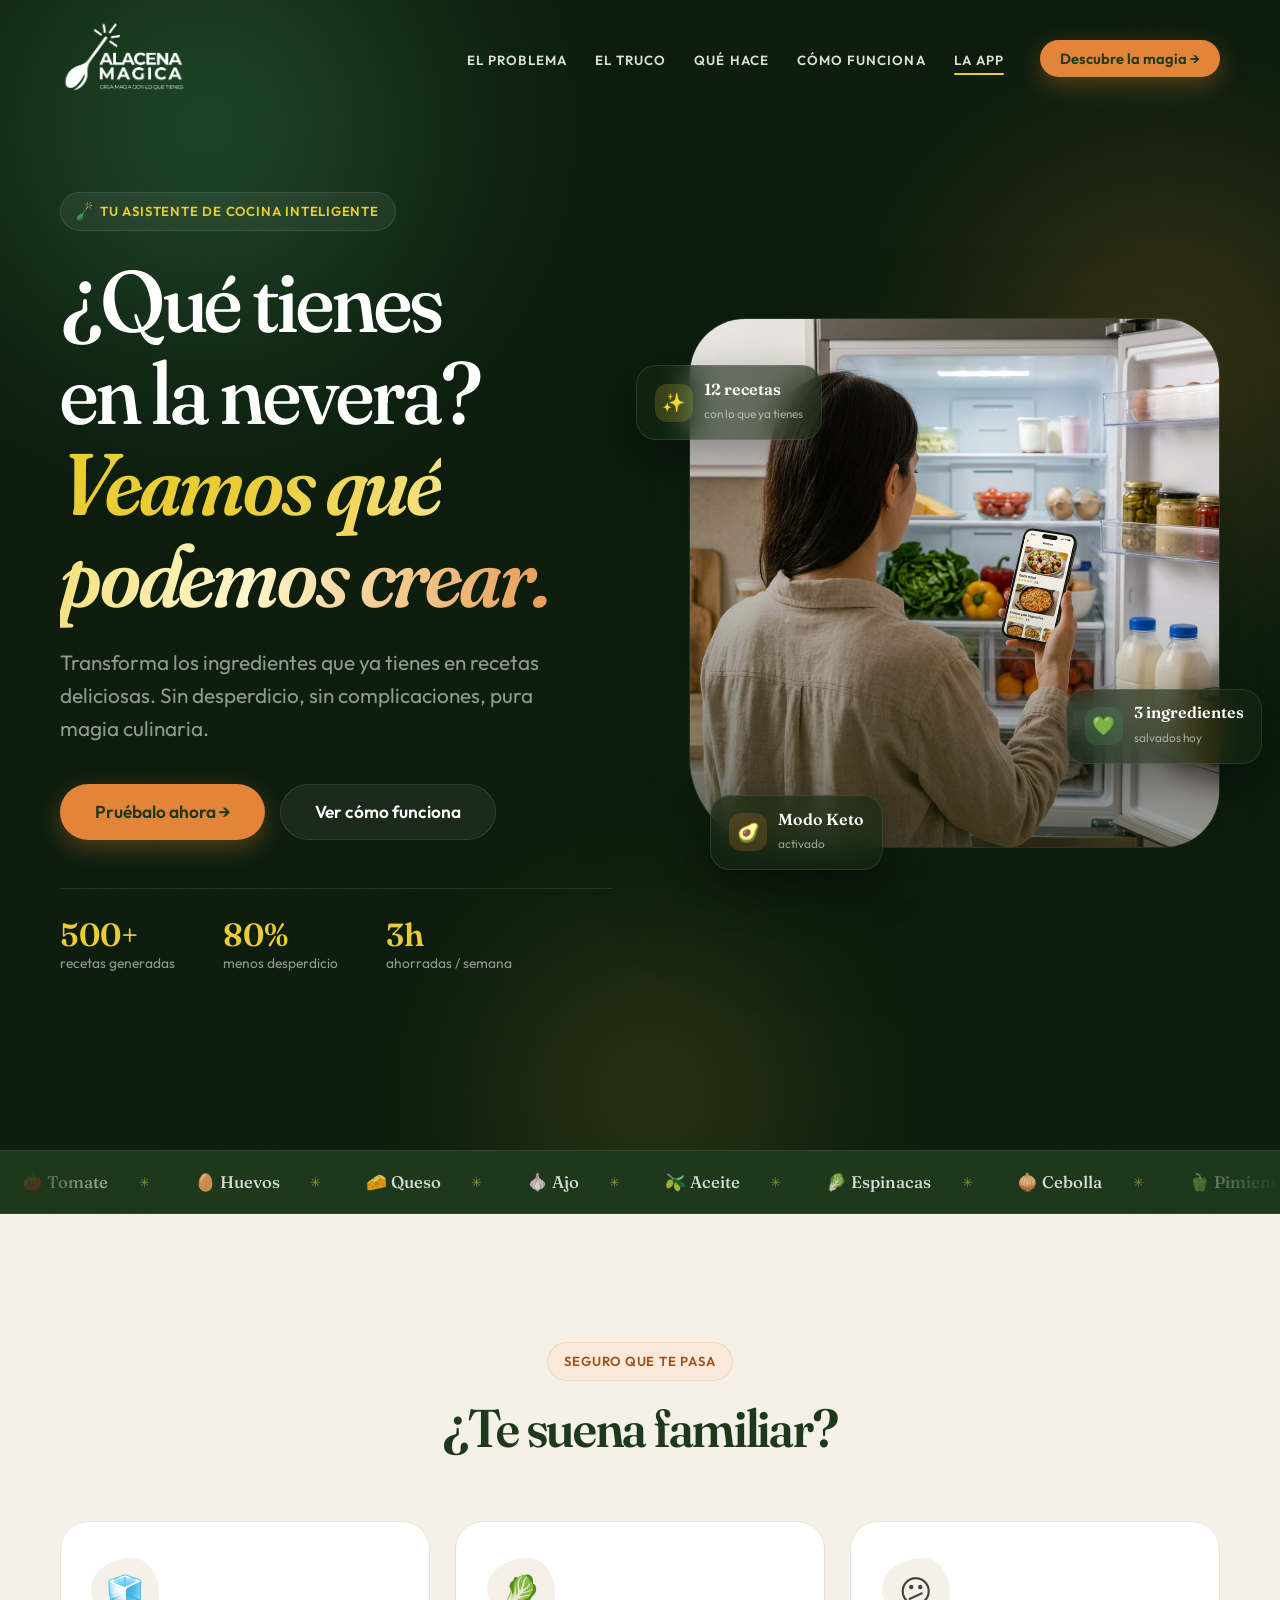
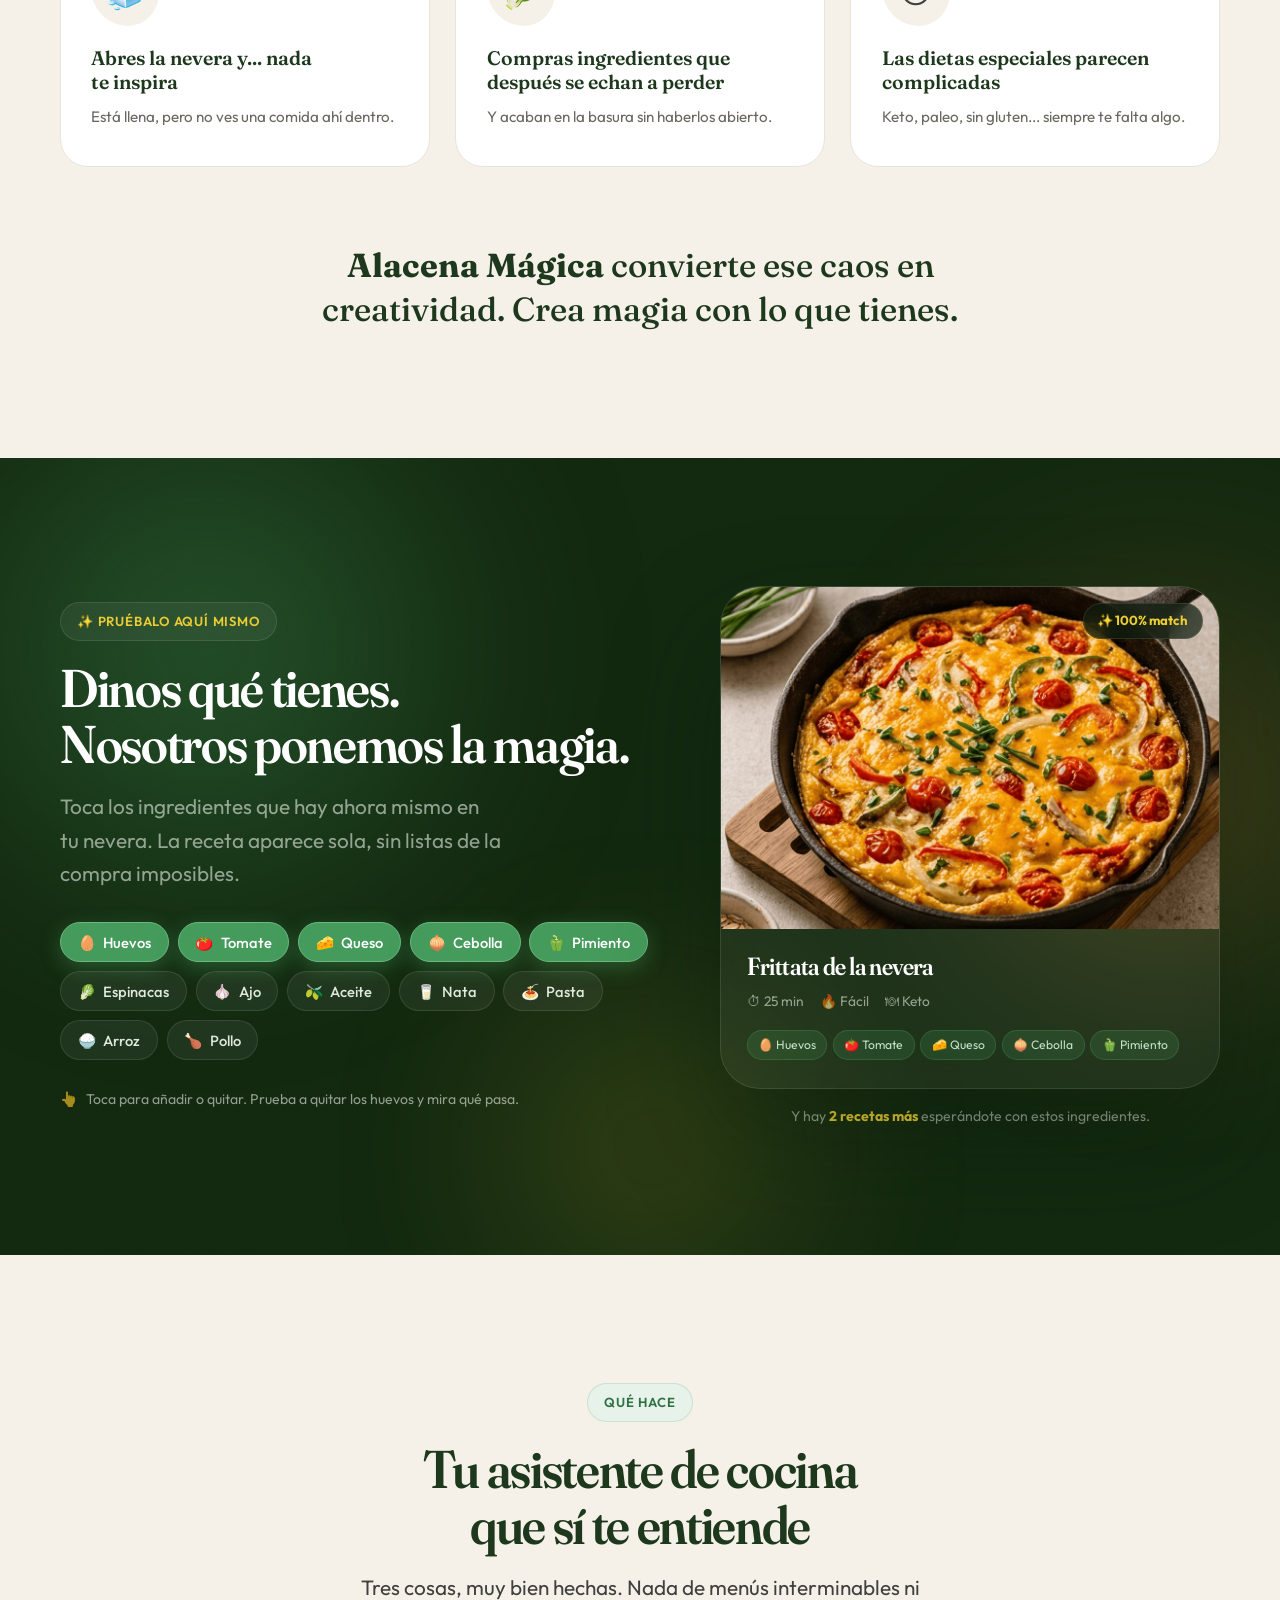
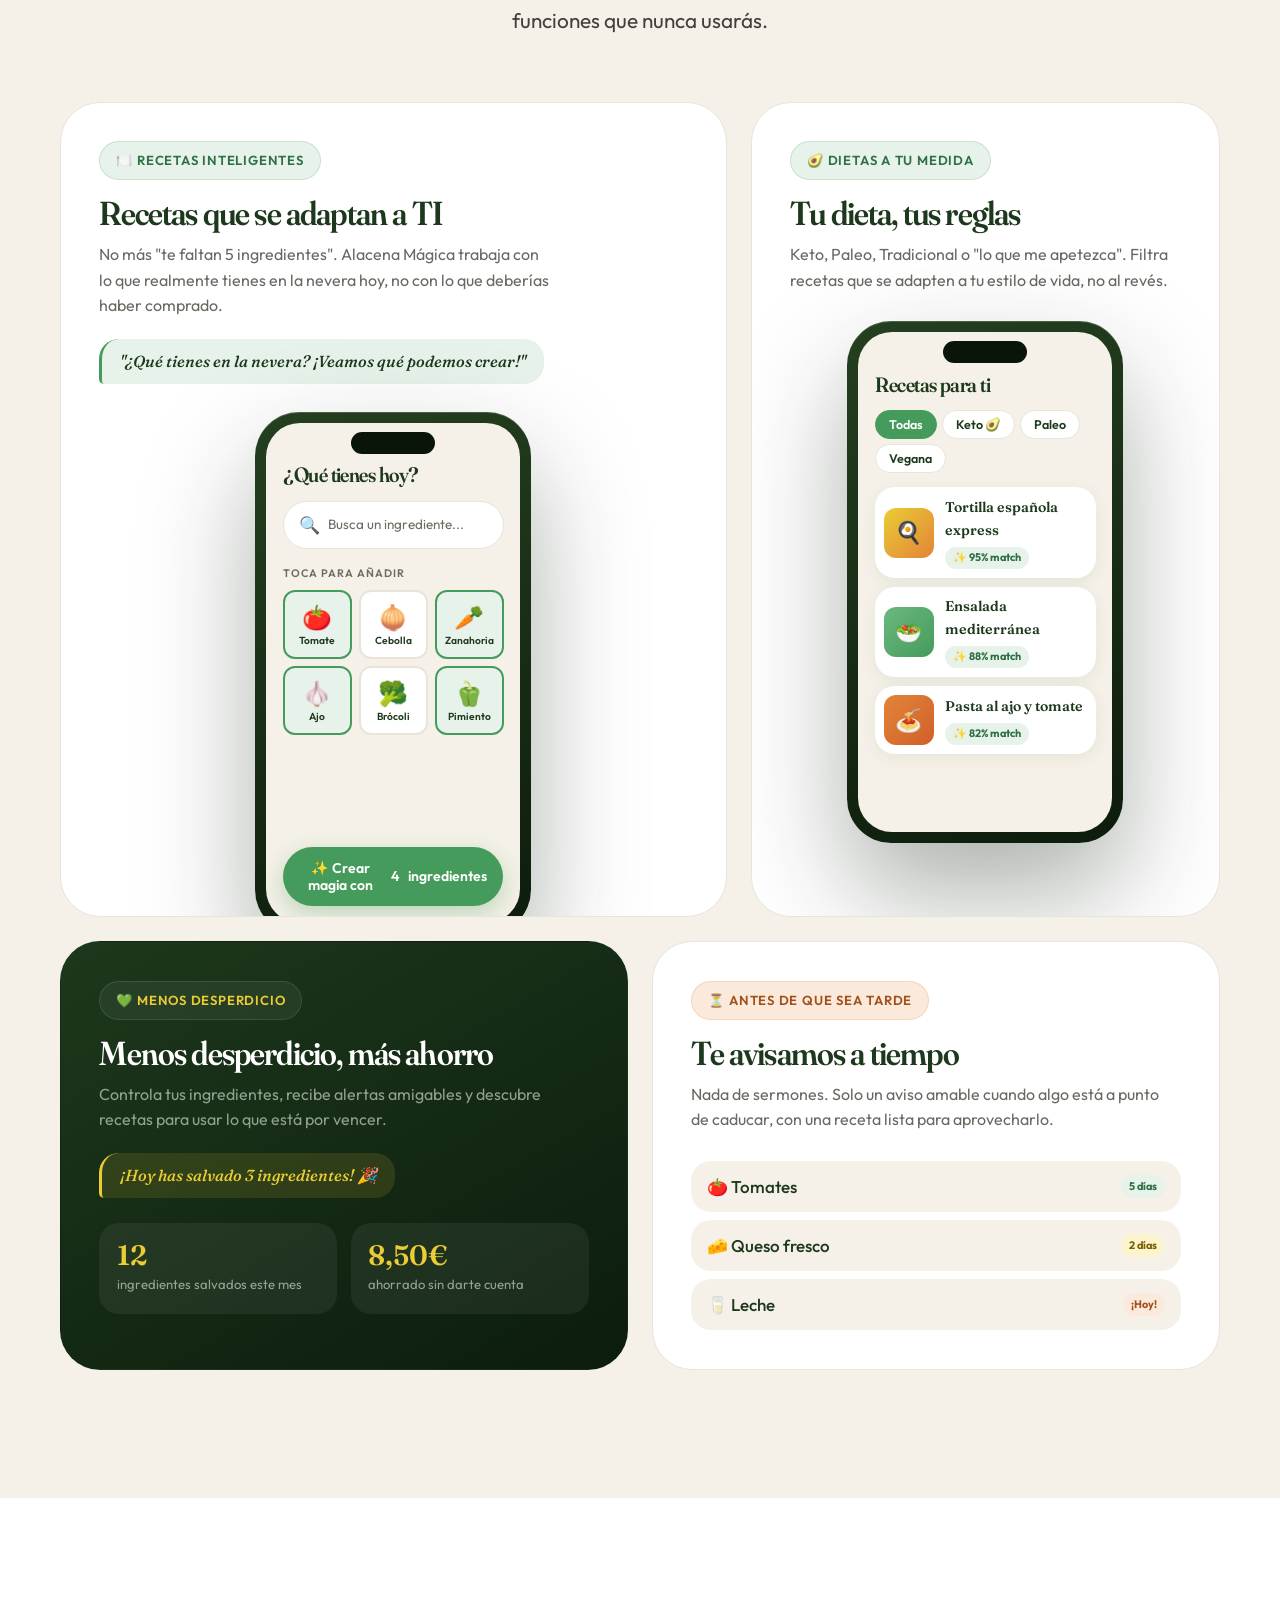
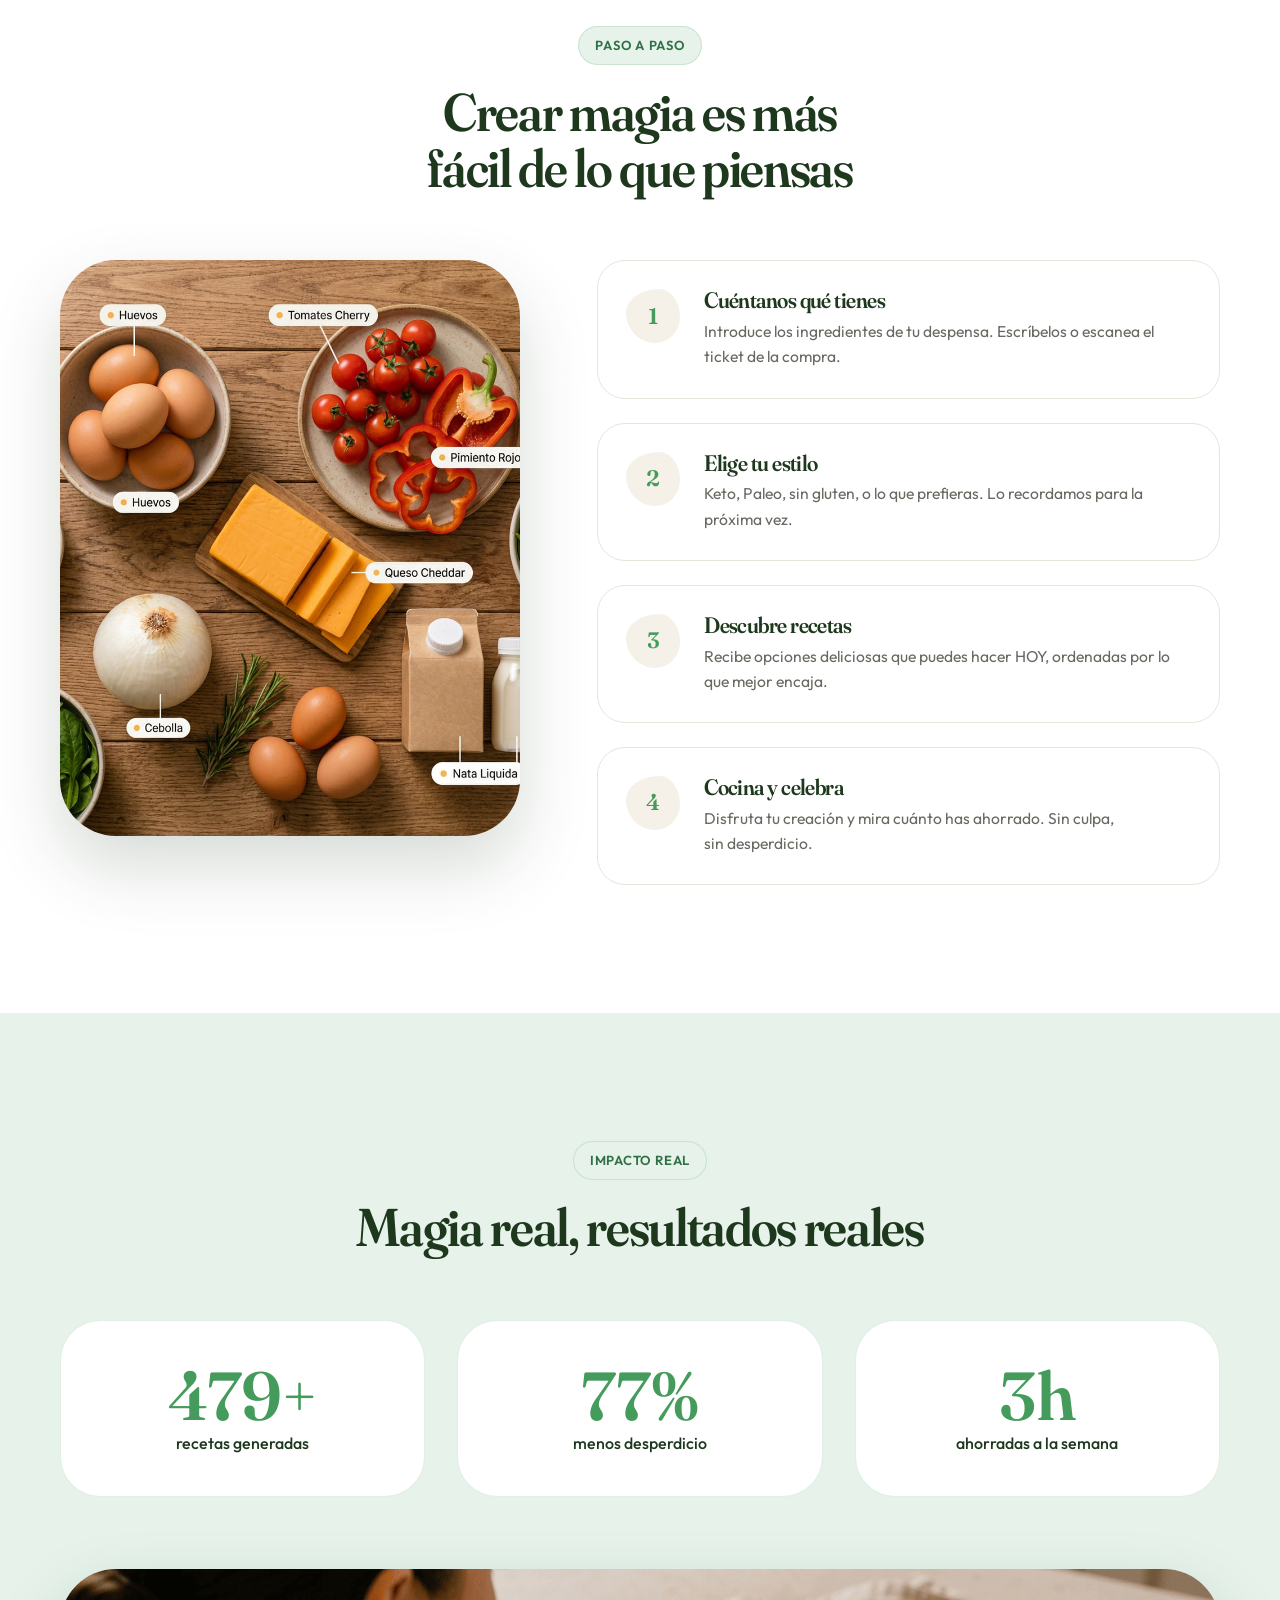
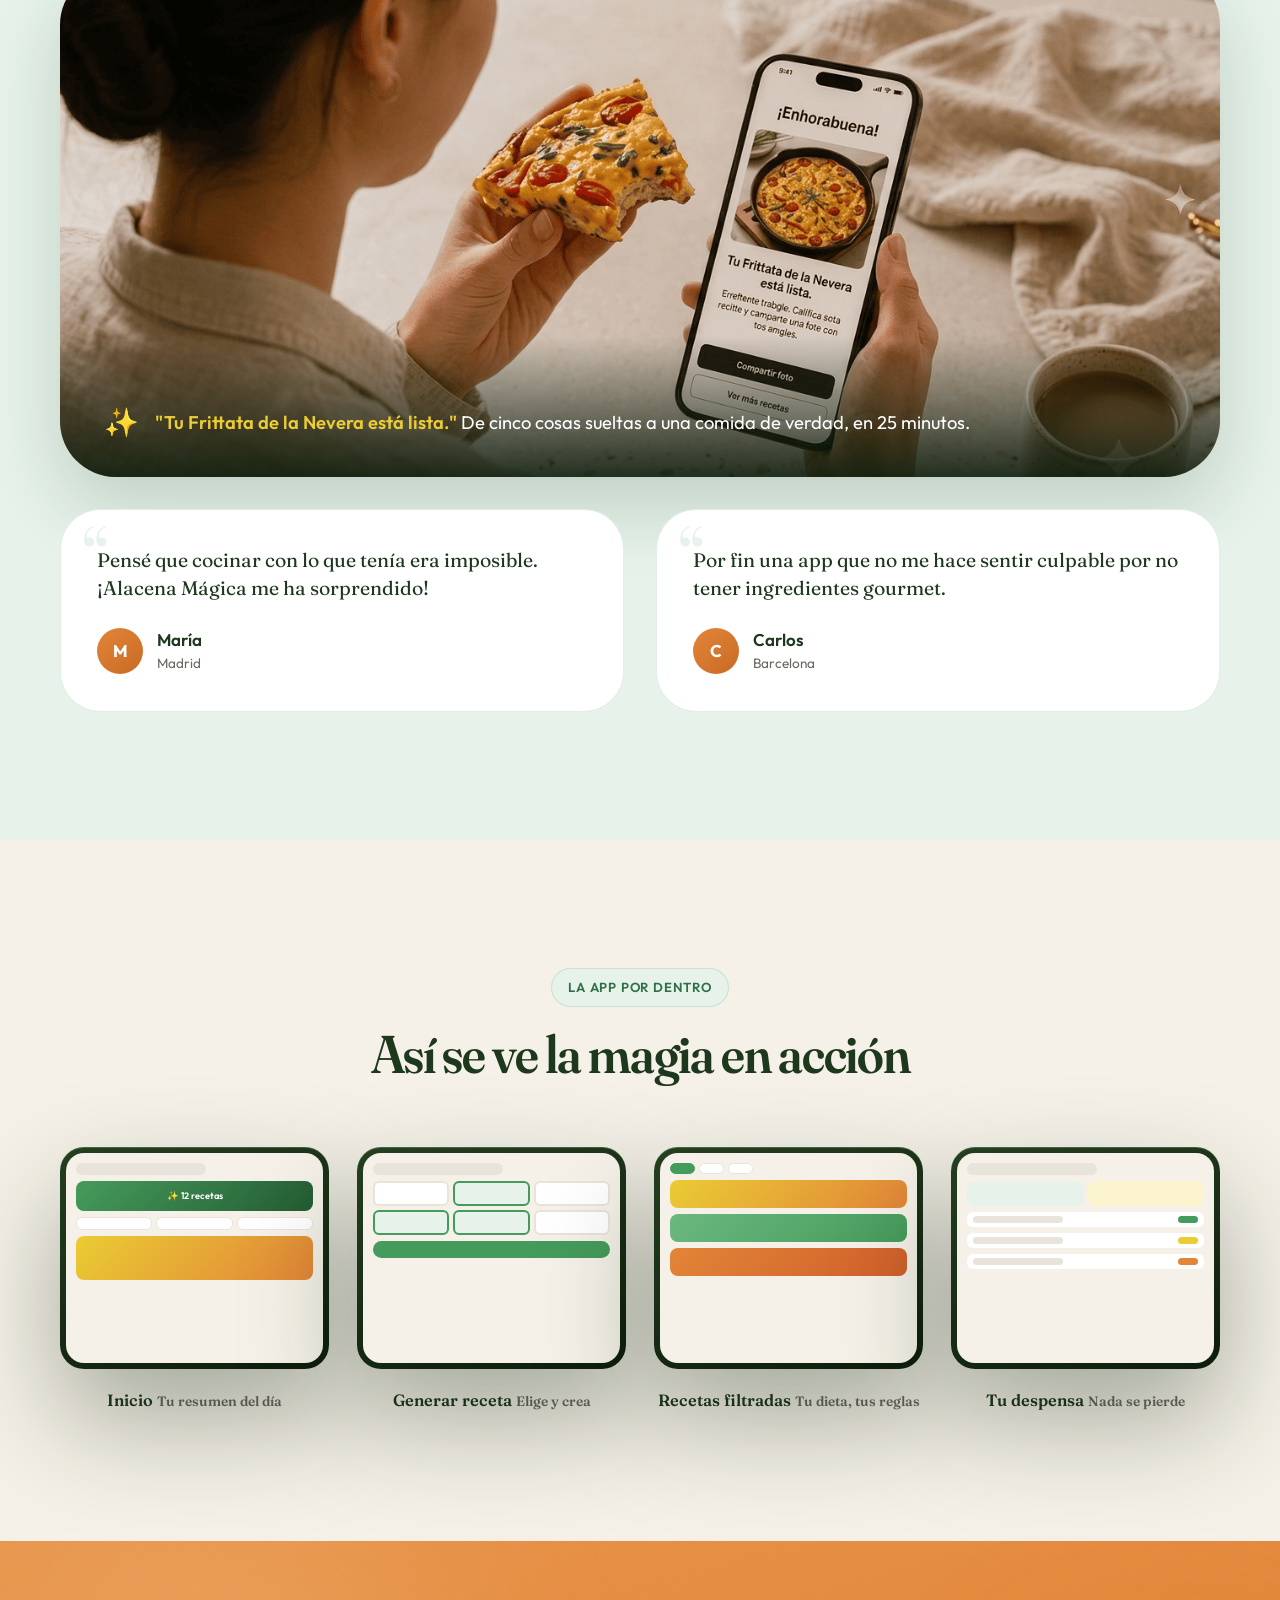
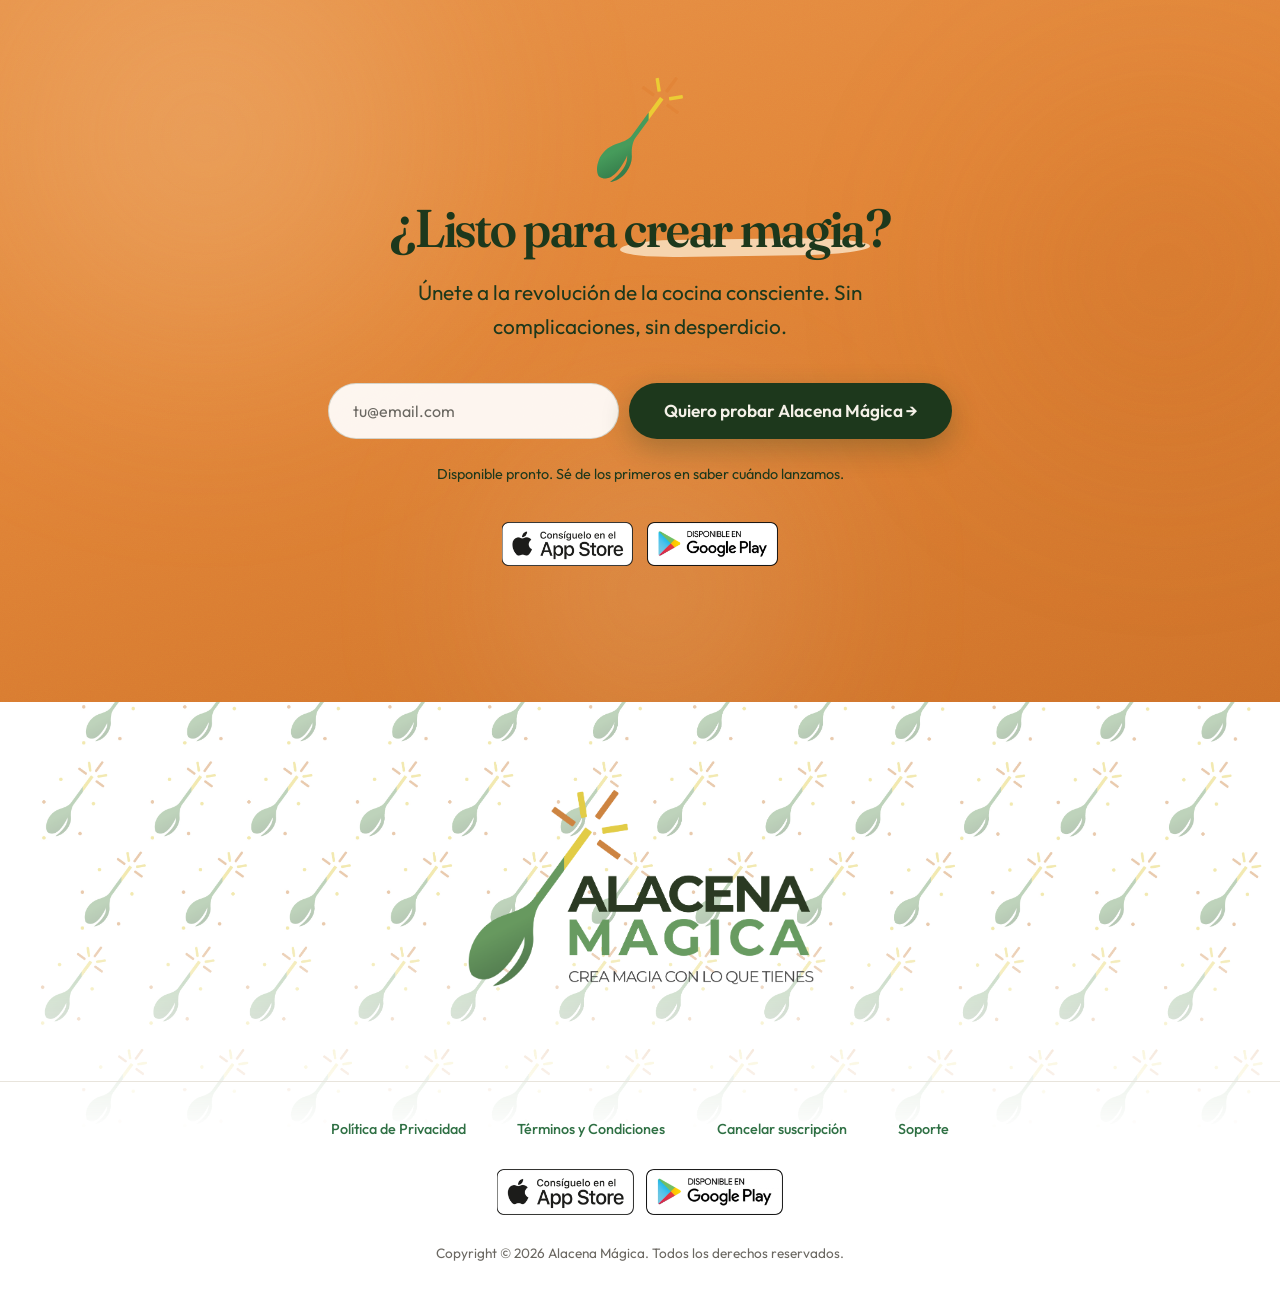
==== index.html @ 59bb1cda "Add files via upload" ====
<!DOCTYPE html>
<html lang="es">
<head>
  <meta charset="UTF-8" />
  <meta name="viewport" content="width=device-width, initial-scale=1.0" />

  <!-- SEO / Metadatos -->
  <title>Alacena Mágica · Crea magia con lo que tienes en la nevera</title>
  <meta name="description" content="Transforma los ingredientes que ya tienes en recetas deliciosas. Sin desperdicio, sin complicaciones. Recetas inteligentes, dietas personalizadas y control de despensa." />
  <meta name="theme-color" content="#0c1c0d" />
  <meta property="og:title" content="Alacena Mágica · Crea magia con lo que tienes" />
  <meta property="og:description" content="Recetas deliciosas con lo que ya tienes en casa. Sin desperdicio, sin complicaciones, pura magia culinaria." />
  <meta property="og:type" content="website" />
  <meta property="og:image" content="assets/images/3%20-%20Alacena%20Magica.png" />
  <link rel="icon" type="image/svg+xml" href="assets/logos/Isotipo.svg" />
  <link rel="apple-touch-icon" href="assets/logos/Isotipo.svg" />

  <!-- Google Fonts
       Fraunces = display serif cálida y artesanal (ejes SOFT/WONK)
       Outfit   = geométrica limpia para interfaz y cuerpo -->
  <link rel="preconnect" href="https://fonts.googleapis.com" />
  <link rel="preconnect" href="https://fonts.gstatic.com" crossorigin />
  <link href="https://fonts.googleapis.com/css2?family=Fraunces:ital,opsz,wght,SOFT,WONK@0,9..144,400..700,0..100,0..1;1,9..144,400..700,0..100,0..1&family=Outfit:wght@300..700&display=swap" rel="stylesheet" />

  <!-- Estilos -->
  <link rel="stylesheet" href="css/styles.css" />

  <!-- Marca que hay JS ANTES de pintar: así las animaciones de entrada solo
       ocultan contenido si de verdad hay quien pueda revelarlo después.
       Sin JS, todo se ve igualmente. -->
  <script>document.documentElement.classList.add('js');</script>
</head>

<body>
  <!-- Enlace de salto para navegación por teclado -->
  <a class="skip-link" href="#main">Saltar al contenido principal</a>

  <!-- ══════════════════════════════════════════════
       NAVBAR · transparente sobre el hero, crema al bajar
  ═══════════════════════════════════════════════ -->
  <header class="navbar" id="navbar">
    <div class="container navbar__inner">
      <a class="navbar__brand" href="#hero" aria-label="Alacena Mágica, ir al inicio">
        <img
          src="assets/logos/Alacena_Magica_Alacena_Magica_Logo_White.png"
          alt="Alacena Mágica"
          class="navbar__logo navbar__logo--white"
          width="180" height="56"
        />
        <img
          src="assets/logos/Alacena_Magica_Alacena_Magica_Logo_Color.png"
          alt="Alacena Mágica"
          class="navbar__logo navbar__logo--color"
          width="180" height="56"
        />
      </a>

      <nav class="navbar__nav" id="primary-nav" aria-label="Navegación principal">
        <ul class="navbar__links">
          <li><a href="#problema">El problema</a></li>
          <li><a href="#truco">El truco</a></li>
          <li><a href="#features">Qué hace</a></li>
          <li><a href="#como-funciona">Cómo funciona</a></li>
          <li><a href="#galeria">La app</a></li>
        </ul>
        <a href="#cta-final" class="btn btn--naranja btn--sm navbar__cta">Descubre la magia →</a>
      </nav>

      <button
        class="navbar__toggle"
        id="navToggle"
        aria-label="Abrir menú"
        aria-expanded="false"
        aria-controls="primary-nav"
      >
        <span></span><span></span><span></span>
      </button>
    </div>
  </header>

  <main id="main">

    <!-- ══════════════════════════════════════════════
         SECCIÓN 1 · HERO
         Verde noche + aurora + grano. Foto real con
         tarjetas de cristal flotando encima.
    ═══════════════════════════════════════════════ -->
    <section class="hero grain" id="hero">
      <!-- Manchas de color que respiran de fondo -->
      <div class="aurora" aria-hidden="true"><span></span><span></span><span></span></div>
      <!-- Destellos generados por JS -->
      <div class="sparkle-layer" data-sparkles="26" aria-hidden="true"></div>

      <div class="container hero__grid">
        <!-- Columna texto -->
        <div class="hero__content reveal">
          <span class="pill pill--dark">
            <img class="pill__iso" src="assets/logos/Isotipo.svg" alt="" width="16" height="20" />
            Tu asistente de cocina inteligente
          </span>

          <h1 class="hero__title">
            ¿Qué tienes en la nevera?<br />
            <em class="shimmer">Veamos qué podemos crear.</em>
          </h1>

          <p class="hero__subtitle">
            Transforma los ingredientes que ya tienes en recetas deliciosas.
            Sin desperdicio, sin complicaciones, pura magia culinaria.
          </p>

          <div class="hero__actions">
            <a href="#truco" class="btn btn--naranja btn--lg">Pruébalo ahora →</a>
            <a href="#como-funciona" class="btn btn--glass btn--lg">Ver cómo funciona</a>
          </div>

          <ul class="hero__trust">
            <li><strong>500+</strong> recetas generadas</li>
            <li><strong>80%</strong> menos desperdicio</li>
            <li><strong>3h</strong> ahorradas / semana</li>
          </ul>
        </div>

        <!-- Columna visual: foto real + tarjetas de cristal -->
        <div class="hero__visual reveal reveal--delay">
          <div class="hero__photo" data-parallax="0.05">
            <img
              src="assets/images/1 - Alacena Magica.jpg"
              alt="Una persona mira su nevera llena de ingredientes frescos mientras consulta recetas en el móvil"
              width="1024" height="1024"
              fetchpriority="high"
            />
          </div>

          <div class="float-card float-card--a" data-parallax="0.12">
            <span class="float-card__icon" aria-hidden="true">✨</span>
            <span>
              <strong class="float-card__num">12 recetas</strong>
              <span class="float-card__label">con lo que ya tienes</span>
            </span>
          </div>

          <div class="float-card float-card--b" data-parallax="-0.09">
            <span class="float-card__icon" aria-hidden="true">💚</span>
            <span>
              <strong class="float-card__num">3 ingredientes</strong>
              <span class="float-card__label">salvados hoy</span>
            </span>
          </div>

          <div class="float-card float-card--c" data-parallax="0.16">
            <span class="float-card__icon" aria-hidden="true">🥑</span>
            <span>
              <strong class="float-card__num">Modo Keto</strong>
              <span class="float-card__label">activado</span>
            </span>
          </div>
        </div>
      </div>
    </section>

    <!-- ══════════════════════════════════════════════
         MARQUEE · ingredientes en movimiento
         Guiño al carrusel de categorías de Too Good To Go
    ═══════════════════════════════════════════════ -->
    <div class="marquee" aria-hidden="true">
      <div class="marquee__track">
        <!-- El grupo se duplica en el HTML para que el bucle sea continuo -->
        <div class="marquee__group">
          <span class="marquee__item">🍅 Tomate</span>
          <span class="marquee__item">🥚 Huevos</span>
          <span class="marquee__item">🧀 Queso</span>
          <span class="marquee__item">🧄 Ajo</span>
          <span class="marquee__item">🫒 Aceite</span>
          <span class="marquee__item">🥬 Espinacas</span>
          <span class="marquee__item">🧅 Cebolla</span>
          <span class="marquee__item">🫑 Pimiento</span>
          <span class="marquee__item">🍚 Arroz</span>
          <span class="marquee__item">🍝 Pasta</span>
          <span class="marquee__item">🥛 Nata</span>
          <span class="marquee__item">🍗 Pollo</span>
        </div>
        <div class="marquee__group">
          <span class="marquee__item">🍅 Tomate</span>
          <span class="marquee__item">🥚 Huevos</span>
          <span class="marquee__item">🧀 Queso</span>
          <span class="marquee__item">🧄 Ajo</span>
          <span class="marquee__item">🫒 Aceite</span>
          <span class="marquee__item">🥬 Espinacas</span>
          <span class="marquee__item">🧅 Cebolla</span>
          <span class="marquee__item">🫑 Pimiento</span>
          <span class="marquee__item">🍚 Arroz</span>
          <span class="marquee__item">🍝 Pasta</span>
          <span class="marquee__item">🥛 Nata</span>
          <span class="marquee__item">🍗 Pollo</span>
        </div>
      </div>
    </div>

    <!-- ══════════════════════════════════════════════
         SECCIÓN 2 · PROBLEMA / SOLUCIÓN
    ═══════════════════════════════════════════════ -->
    <section class="section problem" id="problema">
      <div class="container">
        <header class="section__head section__head--center reveal">
          <span class="pill pill--terracota">Seguro que te pasa</span>
          <h2 class="section__title" style="margin-top:1.25rem">¿Te suena familiar?</h2>
        </header>

        <div class="problem__grid">
          <article class="prob-card reveal">
            <div class="prob-card__icon" aria-hidden="true">🧊</div>
            <p class="prob-card__text">Abres la nevera y... nada te inspira</p>
            <p class="prob-card__note">Está llena, pero no ves una comida ahí dentro.</p>
          </article>
          <article class="prob-card reveal reveal--delay">
            <div class="prob-card__icon" aria-hidden="true">🥬</div>
            <p class="prob-card__text">Compras ingredientes que después se echan a perder</p>
            <p class="prob-card__note">Y acaban en la basura sin haberlos abierto.</p>
          </article>
          <article class="prob-card reveal reveal--delay-2">
            <div class="prob-card__icon" aria-hidden="true">😕</div>
            <p class="prob-card__text">Las dietas especiales parecen complicadas</p>
            <p class="prob-card__note">Keto, paleo, sin gluten... siempre te falta algo.</p>
          </article>
        </div>

        <div class="problem__solution reveal">
          <p>
            <strong>Alacena Mágica</strong> convierte ese caos en creatividad.
            <span class="underline-magic">Crea magia con lo que tienes.</span>
          </p>
        </div>
      </div>
    </section>

    <!-- ══════════════════════════════════════════════
         SECCIÓN 3 · EL TRUCO (demo interactiva real)
         Elige ingredientes → la receta se materializa.
         Toda la lógica de coincidencia vive en main.js
    ═══════════════════════════════════════════════ -->
    <section class="trick grain" id="truco">
      <div class="aurora" aria-hidden="true"><span></span><span></span><span></span></div>
      <div class="sparkle-layer" data-sparkles="18" aria-hidden="true"></div>

      <div class="container trick__grid">
        <!-- Columna izquierda: la despensa -->
        <div class="reveal">
          <span class="pill pill--dark">✨ Pruébalo aquí mismo</span>
          <h2 class="trick__title">Dinos qué tienes.<br />Nosotros ponemos la magia.</h2>
          <p class="trick__sub">
            Toca los ingredientes que hay ahora mismo en tu nevera.
            La receta aparece sola, sin listas de la compra imposibles.
          </p>

          <!-- main.js sustituye estos botones por la lista completa e interactiva.
               El marcado estático es el respaldo si no hay JS. -->
          <div class="pantry-picker" id="pantryPicker" role="group" aria-label="Elige los ingredientes que tienes">
            <span class="pantry-picker__btn" aria-pressed="true"><span aria-hidden="true">🥚</span> Huevos</span>
            <span class="pantry-picker__btn" aria-pressed="true"><span aria-hidden="true">🍅</span> Tomate</span>
            <span class="pantry-picker__btn" aria-pressed="true"><span aria-hidden="true">🧀</span> Queso</span>
            <span class="pantry-picker__btn" aria-pressed="true"><span aria-hidden="true">🧅</span> Cebolla</span>
            <span class="pantry-picker__btn" aria-pressed="true"><span aria-hidden="true">🫑</span> Pimiento</span>
          </div>

          <p class="trick__hint">
            <span aria-hidden="true">👆</span>
            Toca para añadir o quitar. Prueba a quitar los huevos y mira qué pasa.
          </p>
        </div>

        <!-- Columna derecha: la receta conjurada -->
        <div class="trick__result reveal reveal--delay">
          <article class="spell-card" id="spellCard" aria-live="polite">
            <!-- main.js recalcula esta tarjeta con cada cambio de la despensa.
                 Este es el resultado por defecto (y el respaldo sin JS). -->
            <div class="spell-card__media">
              <img
                src="assets/images/3 - Alacena Magica.png"
                alt="Frittata dorada en sartén de hierro con tomates cherry, pimiento y cebollino"
                width="1024" height="1024" loading="lazy"
              />
              <span class="spell-card__match">✨ 100% match</span>
            </div>
            <div class="spell-card__body">
              <h3 class="spell-card__name">Frittata de la nevera</h3>
              <div class="spell-card__meta">
                <span>⏱ 25 min</span>
                <span>🔥 Fácil</span>
                <span>🍽 Keto</span>
              </div>
              <div class="spell-card__uses">
                <span class="spell-card__use">🥚 Huevos</span>
                <span class="spell-card__use">🍅 Tomate</span>
                <span class="spell-card__use">🧀 Queso</span>
                <span class="spell-card__use">🧅 Cebolla</span>
                <span class="spell-card__use">🫑 Pimiento</span>
              </div>
            </div>
          </article>
          <p class="trick__more" id="trickMore">Y hay <strong>2 recetas más</strong> esperándote con estos ingredientes.</p>
        </div>
      </div>
    </section>

    <!-- ══════════════════════════════════════════════
         SECCIÓN 4 · FEATURES (bento grid)
    ═══════════════════════════════════════════════ -->
    <section class="section features" id="features">
      <div class="container">
        <header class="section__head section__head--center reveal">
          <span class="pill">Qué hace</span>
          <h2 class="section__title" style="margin-top:1.25rem">Tu asistente de cocina que sí te entiende</h2>
          <p class="section__sub">
            Tres cosas, muy bien hechas. Nada de menús interminables ni funciones que nunca usarás.
          </p>
        </header>

        <div class="bento">

          <!-- Feature 1 · Recetas adaptadas (celda ancha con mockup) -->
          <article class="bento__cell bento__cell--wide reveal">
            <span class="pill">🍽️ Recetas inteligentes</span>
            <h3 class="bento__title">Recetas que se adaptan a TI</h3>
            <p class="bento__copy">
              No más "te faltan 5 ingredientes". Alacena Mágica trabaja con lo que realmente tienes
              en la nevera hoy, no con lo que deberías haber comprado.
            </p>
            <p class="bento__micro">"¿Qué tienes en la nevera? ¡Veamos qué podemos crear!"</p>

            <!-- MOCKUP · Generador de recetas -->
            <div class="bento__visual bento__visual--bleed">
              <div class="phone phone--sm">
                <div class="phone__notch" aria-hidden="true"></div>
                <div class="phone__screen">
                  <h4 class="app-heading">¿Qué tienes hoy?</h4>
                  <div class="app-search" role="search">
                    <span aria-hidden="true">🔍</span>
                    <span class="app-search__ph">Busca un ingrediente...</span>
                  </div>
                  <p class="app-label">Toca para añadir</p>
                  <div class="ingredient-grid" id="ingredientGrid">
                    <button class="ingredient is-selected" type="button" aria-pressed="true">🍅<em>Tomate</em></button>
                    <button class="ingredient" type="button" aria-pressed="false">🧅<em>Cebolla</em></button>
                    <button class="ingredient is-selected" type="button" aria-pressed="true">🥕<em>Zanahoria</em></button>
                    <button class="ingredient is-selected" type="button" aria-pressed="true">🧄<em>Ajo</em></button>
                    <button class="ingredient" type="button" aria-pressed="false">🥦<em>Brócoli</em></button>
                    <button class="ingredient is-selected" type="button" aria-pressed="true">🫑<em>Pimiento</em></button>
                  </div>
                  <button class="btn btn--primary btn--block app-cta" type="button">
                    ✨ Crear magia con <span id="ingredientCount">4</span> ingredientes
                  </button>
                </div>
              </div>
            </div>
          </article>

          <!-- Feature 2 · Dietas (celda estrecha con mockup de filtros) -->
          <article class="bento__cell bento__cell--narrow reveal reveal--delay">
            <span class="pill">🥑 Dietas a tu medida</span>
            <h3 class="bento__title">Tu dieta, tus reglas</h3>
            <p class="bento__copy">
              Keto, Paleo, Tradicional o "lo que me apetezca". Filtra recetas que se adapten
              a tu estilo de vida, no al revés.
            </p>

            <!-- MOCKUP · Lista filtrable (filtros funcionales) -->
            <div class="bento__visual bento__visual--bleed">
              <div class="phone phone--sm">
                <div class="phone__notch" aria-hidden="true"></div>
                <div class="phone__screen">
                  <h4 class="app-heading">Recetas para ti</h4>
                  <div class="diet-filters" id="dietFilters" role="tablist" aria-label="Filtrar por dieta">
                    <button class="diet-chip is-active" data-diet="todas" role="tab" aria-selected="true" type="button">Todas</button>
                    <button class="diet-chip" data-diet="keto" role="tab" aria-selected="false" type="button">Keto 🥑</button>
                    <button class="diet-chip" data-diet="paleo" role="tab" aria-selected="false" type="button">Paleo</button>
                    <button class="diet-chip" data-diet="vegana" role="tab" aria-selected="false" type="button">Vegana</button>
                  </div>
                  <div class="recipe-list" id="recipeList">
                    <article class="recipe-row" data-diets="keto">
                      <div class="recipe-row__thumb recipe-card__thumb--sun" aria-hidden="true">🍳</div>
                      <div>
                        <p class="recipe-row__name">Tortilla española express</p>
                        <span class="match-badge">✨ 95% match</span>
                      </div>
                    </article>
                    <article class="recipe-row" data-diets="keto vegana">
                      <div class="recipe-row__thumb recipe-card__thumb--fresh" aria-hidden="true">🥗</div>
                      <div>
                        <p class="recipe-row__name">Ensalada mediterránea</p>
                        <span class="match-badge">✨ 88% match</span>
                      </div>
                    </article>
                    <article class="recipe-row" data-diets="paleo vegana">
                      <div class="recipe-row__thumb recipe-card__thumb--warm" aria-hidden="true">🍝</div>
                      <div>
                        <p class="recipe-row__name">Pasta al ajo y tomate</p>
                        <span class="match-badge">✨ 82% match</span>
                      </div>
                    </article>
                  </div>
                </div>
              </div>
            </div>
          </article>

          <!-- Feature 3 · Menos desperdicio (celda oscura, ancho completo) -->
          <article class="bento__cell bento__cell--dark bento__cell--half reveal">
            <span class="pill pill--dark">💚 Menos desperdicio</span>
            <h3 class="bento__title">Menos desperdicio, más ahorro</h3>
            <p class="bento__copy">
              Controla tus ingredientes, recibe alertas amigables y descubre recetas
              para usar lo que está por vencer.
            </p>
            <p class="bento__micro">¡Hoy has salvado 3 ingredientes! 🎉</p>

            <div class="saving-grid">
              <div class="saving">
                <span class="saving__num" data-count="12">0</span>
                <span class="saving__label">ingredientes salvados este mes</span>
              </div>
              <div class="saving">
                <span class="saving__num" data-count="8" data-suffix=",50€">0</span>
                <span class="saving__label">ahorrado sin darte cuenta</span>
              </div>
            </div>
          </article>

          <!-- Feature 3b · Alertas de caducidad (visual complementario) -->
          <article class="bento__cell bento__cell--half reveal reveal--delay">
            <span class="pill pill--terracota">⏳ Antes de que sea tarde</span>
            <h3 class="bento__title">Te avisamos a tiempo</h3>
            <p class="bento__copy">
              Nada de sermones. Solo un aviso amable cuando algo está a punto de caducar,
              con una receta lista para aprovecharlo.
            </p>

            <div class="bento__visual waste-widget">
              <div class="waste-row">
                <span>🍅 Tomates</span>
                <span class="expiry expiry--ok">5 días</span>
              </div>
              <div class="waste-row">
                <span>🧀 Queso fresco</span>
                <span class="expiry expiry--warn">2 días</span>
              </div>
              <div class="waste-row">
                <span>🥛 Leche</span>
                <span class="expiry expiry--urgent">¡Hoy!</span>
              </div>
            </div>
          </article>

        </div>
      </div>
    </section>

    <!-- ══════════════════════════════════════════════
         SECCIÓN 5 · CÓMO FUNCIONA (pasos con sticky)
    ═══════════════════════════════════════════════ -->
    <section class="section how" id="como-funciona">
      <div class="container">
        <header class="section__head section__head--center reveal">
          <span class="pill">Paso a paso</span>
          <h2 class="section__title" style="margin-top:1.25rem">Crear magia es más fácil de lo que piensas</h2>
        </header>

        <div class="how__layout">
          <!-- Visual fijo mientras se recorren los pasos -->
          <div class="how__sticky reveal">
            <figure class="how__visual">
              <img
                src="assets/images/2 - Alacena Magica.jpg"
                alt="Ingredientes de una despensa etiquetados sobre una mesa de madera: huevos, tomates cherry, queso, cebolla y espinacas"
                width="1024" height="1024"
                loading="lazy"
              />
            </figure>
          </div>

          <!-- Pasos: se iluminan al entrar en pantalla -->
          <ol class="steps" id="steps">
            <li class="step reveal">
              <span class="step__num">1</span>
              <div>
                <h3 class="step__title">Cuéntanos qué tienes</h3>
                <p class="step__text">Introduce los ingredientes de tu despensa. Escríbelos o escanea el ticket de la compra.</p>
              </div>
            </li>
            <li class="step reveal reveal--delay">
              <span class="step__num">2</span>
              <div>
                <h3 class="step__title">Elige tu estilo</h3>
                <p class="step__text">Keto, Paleo, sin gluten, o lo que prefieras. Lo recordamos para la próxima vez.</p>
              </div>
            </li>
            <li class="step reveal reveal--delay-2">
              <span class="step__num">3</span>
              <div>
                <h3 class="step__title">Descubre recetas</h3>
                <p class="step__text">Recibe opciones deliciosas que puedes hacer HOY, ordenadas por lo que mejor encaja.</p>
              </div>
            </li>
            <li class="step reveal reveal--delay-3">
              <span class="step__num">4</span>
              <div>
                <h3 class="step__title">Cocina y celebra</h3>
                <p class="step__text">Disfruta tu creación y mira cuánto has ahorrado. Sin culpa, sin desperdicio.</p>
              </div>
            </li>
          </ol>
        </div>
      </div>
    </section>

    <!-- ══════════════════════════════════════════════
         SECCIÓN 6 · IMPACTO / SOCIAL PROOF
    ═══════════════════════════════════════════════ -->
    <section class="section proof" id="proof">
      <div class="container">
        <header class="section__head section__head--center reveal">
          <span class="pill">Impacto real</span>
          <h2 class="section__title" style="margin-top:1.25rem">Magia real, resultados reales</h2>
        </header>

        <div class="stats">
          <div class="stat reveal">
            <span class="stat__num" data-count="500" data-suffix="+">0</span>
            <span class="stat__label">recetas generadas</span>
          </div>
          <div class="stat reveal reveal--delay">
            <span class="stat__num" data-count="80" data-suffix="%">0</span>
            <span class="stat__label">menos desperdicio</span>
          </div>
          <div class="stat reveal reveal--delay-2">
            <span class="stat__num" data-count="3" data-suffix="h">0</span>
            <span class="stat__label">ahorradas a la semana</span>
          </div>
        </div>

        <!-- El momento en el que la magia se nota: receta terminada -->
        <figure class="proof__moment reveal">
          <img
            src="assets/images/4 - Alacena Magica.png"
            alt="Una persona disfruta un trozo de frittata mientras la app muestra la pantalla ¡Enhorabuena! con la receta terminada"
            width="1376" height="785"
            loading="lazy"
          />
          <figcaption class="proof__moment-cap">
            <span class="proof__moment-spark" aria-hidden="true">✨</span>
            <span>
              <strong>"Tu Frittata de la Nevera está lista."</strong>
              De cinco cosas sueltas a una comida de verdad, en 25 minutos.
            </span>
          </figcaption>
        </figure>

        <div class="testimonials">
          <blockquote class="testimonial reveal">
            <p class="testimonial__quote">
              Pensé que cocinar con lo que tenía era imposible. ¡Alacena Mágica me ha sorprendido!
            </p>
            <footer class="testimonial__author">
              <span class="testimonial__avatar" aria-hidden="true">M</span>
              <span>
                <cite>María</cite>
                <small>Madrid</small>
              </span>
            </footer>
          </blockquote>

          <blockquote class="testimonial reveal reveal--delay">
            <p class="testimonial__quote">
              Por fin una app que no me hace sentir culpable por no tener ingredientes gourmet.
            </p>
            <footer class="testimonial__author">
              <span class="testimonial__avatar" aria-hidden="true">C</span>
              <span>
                <cite>Carlos</cite>
                <small>Barcelona</small>
              </span>
            </footer>
          </blockquote>
        </div>
      </div>
    </section>

    <!-- ══════════════════════════════════════════════
         SECCIÓN 7 · GALERÍA
    ═══════════════════════════════════════════════ -->
    <section class="section gallery" id="galeria">
      <div class="container">
        <header class="section__head section__head--center reveal">
          <span class="pill">La app por dentro</span>
          <h2 class="section__title" style="margin-top:1.25rem">Así se ve la magia en acción</h2>
        </header>

        <div class="gallery__grid">
          <!-- Mini mockup 1 · Inicio -->
          <figure class="gallery__item reveal">
            <div class="phone phone--mini">
              <div class="phone__screen">
                <div class="mini mini--home">
                  <div class="mini__bar"></div>
                  <div class="mini__magic">✨ 12 recetas</div>
                  <div class="mini__chips"><span></span><span></span><span></span></div>
                  <div class="mini__card mini__card--sun"></div>
                </div>
              </div>
            </div>
            <figcaption class="gallery__cap">
              Inicio
              <span class="gallery__note">Tu resumen del día</span>
            </figcaption>
          </figure>

          <!-- Mini mockup 2 · Generar receta -->
          <figure class="gallery__item reveal reveal--delay">
            <div class="phone phone--mini">
              <div class="phone__screen">
                <div class="mini mini--gen">
                  <div class="mini__bar"></div>
                  <div class="mini__ingredients"><span></span><span class="on"></span><span></span><span class="on"></span><span class="on"></span><span></span></div>
                  <div class="mini__btn"></div>
                </div>
              </div>
            </div>
            <figcaption class="gallery__cap">
              Generar receta
              <span class="gallery__note">Elige y crea</span>
            </figcaption>
          </figure>

          <!-- Mini mockup 3 · Recetas filtradas -->
          <figure class="gallery__item reveal reveal--delay-2">
            <div class="phone phone--mini">
              <div class="phone__screen">
                <div class="mini mini--list">
                  <div class="mini__filters"><span class="on"></span><span></span><span></span></div>
                  <div class="mini__row mini__card--sun"></div>
                  <div class="mini__row mini__card--fresh"></div>
                  <div class="mini__row mini__card--warm"></div>
                </div>
              </div>
            </div>
            <figcaption class="gallery__cap">
              Recetas filtradas
              <span class="gallery__note">Tu dieta, tus reglas</span>
            </figcaption>
          </figure>

          <!-- Mini mockup 4 · Despensa -->
          <figure class="gallery__item reveal reveal--delay-3">
            <div class="phone phone--mini">
              <div class="phone__screen">
                <div class="mini mini--pantry">
                  <div class="mini__bar"></div>
                  <div class="mini__stats"><span></span><span></span></div>
                  <div class="mini__pantry-row"><b></b><i class="ok"></i></div>
                  <div class="mini__pantry-row"><b></b><i class="warn"></i></div>
                  <div class="mini__pantry-row"><b></b><i class="urgent"></i></div>
                </div>
              </div>
            </div>
            <figcaption class="gallery__cap">
              Tu despensa
              <span class="gallery__note">Nada se pierde</span>
            </figcaption>
          </figure>
        </div>
      </div>
    </section>

    <!-- ══════════════════════════════════════════════
         SECCIÓN 8 · CTA FINAL
    ═══════════════════════════════════════════════ -->
    <section class="cta-final grain" id="cta-final">
      <div class="aurora" aria-hidden="true"><span></span><span></span><span></span></div>
      <div class="sparkle-layer" data-sparkles="22" aria-hidden="true"></div>

      <div class="container cta-final__inner reveal">
        <span class="cta-final__spark" aria-hidden="true">
          <img src="assets/logos/Isotipo.svg" alt="" width="86" height="106" loading="lazy" />
        </span>
        <h2 class="cta-final__title">¿Listo para <span class="underline-magic">crear magia</span>?</h2>
        <p class="cta-final__sub">
          Únete a la revolución de la cocina consciente. Sin complicaciones, sin desperdicio.
        </p>

        <form class="cta-final__form" id="waitlistForm" novalidate>
          <label class="sr-only" for="email">Tu correo electrónico</label>
          <input
            type="email"
            id="email"
            name="email"
            class="cta-final__input"
            placeholder="tu@email.com"
            required
            autocomplete="email"
          />
          <button type="submit" class="btn btn--naranja btn--lg">Quiero probar Alacena Mágica →</button>
        </form>

        <p class="cta-final__note" id="formNote" role="status">
          Disponible pronto. Sé de los primeros en saber cuándo lanzamos.
        </p>

        <div class="cta-final__stores">
          <a href="#" aria-label="Descargar en App Store (disponible próximamente)">
            <img src="assets/images/app-store.png" alt="Descargar en App Store" width="140" height="44" loading="lazy" />
          </a>
          <a href="#" aria-label="Descargar en Google Play (disponible próximamente)">
            <img src="assets/images/google-play.png" alt="Disponible en Google Play" width="140" height="44" loading="lazy" />
          </a>
        </div>
      </div>
    </section>
  </main>

  <!-- ══════════════════════════════════════════════
       FOOTER
  ═══════════════════════════════════════════════ -->
  <footer class="footer">
    <!-- Logo de marca, versión a color sobre fondo blanco -->
    <div class="footer__brand">
      <a href="#hero" aria-label="Alacena Mágica, ir al inicio">
        <img
          src="assets/logos/Alacena_Magica_Alacena_Magica_Logo_Color.png"
          alt="Alacena Mágica"
          width="500" height="321"
          loading="lazy"
        />
      </a>
    </div>

    <div class="footer__legal">
      <div class="container">
        <nav class="footer__legal-links" aria-label="Enlaces legales">
          <a href="privacy.html">Política de Privacidad</a>
          <a href="terms.html">Términos y Condiciones</a>
          <a href="unsubscribe.html">Cancelar suscripción</a>
          <a href="support.html">Soporte</a>
        </nav>

        <div class="footer__stores">
          <a href="#" aria-label="Descargar en App Store (disponible próximamente)">
            <img src="assets/images/app-store.png" alt="Descargar en App Store" width="140" height="44" loading="lazy" />
          </a>
          <a href="#" aria-label="Descargar en Google Play (disponible próximamente)">
            <img src="assets/images/google-play.png" alt="Disponible en Google Play" width="140" height="44" loading="lazy" />
          </a>
        </div>

        <p class="footer__copy">Copyright &copy; <span data-year>2026</span> Alacena M&aacute;gica. Todos los derechos reservados.</p>
      </div>
    </div>
  </footer>

  <script src="js/main.js" defer></script>
</body>
</html>
---- css/styles.css ----
/* ══════════════════════════════════════════════════════════════
   ALACENA MÁGICA · Hoja de estilos
   Dirección de arte: "Cocina Encantada"
   — Editorial cálido sobre verde noche, con grano, aurora y destellos.

   Arquitectura por capas:
   1. Tokens (:root)        6. Secciones
   2. Reset + base          7. Animaciones
   3. Layout + utilidades   8. Responsive
   4. Efectos mágicos       9. Accesibilidad / reduced-motion
   5. Componentes
   ════════════════════════════════════════════════════════════ */

/* ═══════════════════════════════════
   1. TOKENS DE DISEÑO
═══════════════════════════════════ */
:root {
  /* Paleta de marca */
  --verde-marca:  #459b5b;
  --verde-oscuro: #1d381c;
  --terracota:    #e28538;
  --amarillo:     #eacc34;
  --gris-oscuro:  #40403f;
  --crema:        #f5f1e8;
  --blanco:       #ffffff;
  --gris-claro:   #e8e4dc;

  /* Derivados claros */
  --verde-claro:     #6bb87f;
  --verde-suave:     #e6f2ea;
  /* Versiones oscuras de los acentos, para texto pequeño sobre fondos
     suaves: el verde y el terracota de marca no llegan a 4.5:1. */
  --verde-texto:     #2f7044;
  --terracota-texto: #a0501a;
  --oro-texto:       #7a6100;
  --terracota-suave: #fbeadb;
  --amarillo-suave:  #fbf4cf;
  --crema-profunda:  #ece6d8;
  /* Texto secundario: el tono más claro que sigue cumpliendo WCAG AA
     (4.5:1) tanto sobre blanco como sobre crema. */
  --texto-suave:  #6b6862;
  --texto-mockup: #6f6b63;

  /* Derivados oscuros (modo "noche encantada") */
  --noche:        #0c1c0d;
  --noche-2:      #12280f;
  --noche-3:      #1a3417;
  --noche-borde:  rgba(255, 255, 255, 0.10);
  --noche-vidrio: rgba(255, 255, 255, 0.06);
  --noche-texto:  #dfe8dc;
  --noche-tenue:  rgba(223, 232, 220, 0.62);

  /* Tipografía
     Fraunces = display serif cálida y "wonky" (artesanal, no corporativa)
     Outfit   = geométrica limpia para UI y cuerpo */
  --font-display: 'Fraunces', Georgia, serif;
  --font-body:    'Outfit', system-ui, sans-serif;

  /* Escala tipográfica fluida */
  --fs-hero:  clamp(2.6rem, 6.2vw + 0.5rem, 5.75rem);
  --fs-h2:    clamp(2rem, 3.4vw + 0.6rem, 3.5rem);
  --fs-h3:    clamp(1.4rem, 1.6vw + 0.8rem, 2.1rem);
  --fs-lead:  clamp(1.05rem, 0.8vw + 0.8rem, 1.3rem);
  --fs-body:  1.0625rem;

  /* Espaciado */
  --space-section: clamp(4.5rem, 10vw, 9rem);
  --container-max: 1240px;
  --gutter: clamp(1.25rem, 4vw, 2.5rem);

  /* Radios (formas orgánicas) */
  --r-sm: 12px;
  --r-md: 20px;
  --r-lg: 28px;
  --r-xl: 40px;
  --r-2xl: 56px;
  --r-pill: 999px;
  /* Blob orgánico: esquinas desiguales, nunca un rectángulo perfecto */
  --r-blob: 62% 38% 46% 54% / 44% 52% 48% 56%;

  /* Sombras cálidas */
  --shadow-sm: 0 4px 16px rgba(29, 56, 28, 0.07);
  --shadow-md: 0 14px 38px rgba(29, 56, 28, 0.11);
  --shadow-lg: 0 30px 70px rgba(29, 56, 28, 0.18);
  --shadow-xl: 0 50px 110px rgba(12, 28, 13, 0.34);
  /* Resplandor mágico */
  --glow-verde: 0 0 60px rgba(69, 155, 91, 0.42);
  --glow-oro:   0 0 48px rgba(234, 204, 52, 0.38);

  /* Transiciones */
  --ease:      cubic-bezier(0.22, 1, 0.36, 1);
  --ease-back: cubic-bezier(0.34, 1.56, 0.64, 1);
  --t-fast: 0.22s var(--ease);
  --t-med:  0.45s var(--ease);
  --t-slow: 0.8s var(--ease);

  /* Grano de película (SVG inline, sin peticiones extra) */
  --noise: url("data:image/svg+xml,%3Csvg xmlns='http://www.w3.org/2000/svg' width='140' height='140'%3E%3Cfilter id='n'%3E%3CfeTurbulence type='fractalNoise' baseFrequency='0.85' numOctaves='4' stitchTiles='stitch'/%3E%3C/filter%3E%3Crect width='100%25' height='100%25' filter='url(%23n)'/%3E%3C/svg%3E");
}

/* ═══════════════════════════════════
   2. RESET + BASE
═══════════════════════════════════ */
*, *::before, *::after { box-sizing: border-box; margin: 0; padding: 0; }

html {
  scroll-behavior: smooth;
  scroll-padding-top: 124px;
  -webkit-text-size-adjust: 100%;
}

body {
  font-family: var(--font-body);
  font-size: var(--fs-body);
  line-height: 1.6;
  color: var(--gris-oscuro);
  background: var(--crema);
  -webkit-font-smoothing: antialiased;
  overflow-x: hidden;
}

h1, h2, h3, h4 {
  font-family: var(--font-display);
  color: var(--verde-oscuro);
  line-height: 1.05;
  font-weight: 600;
  letter-spacing: -0.025em;
  /* Ejes variables de Fraunces: más suave y más "hecho a mano" */
  font-variation-settings: 'SOFT' 40, 'WONK' 1, 'opsz' 100;
}

p { text-wrap: pretty; }
h1, h2, h3 { text-wrap: balance; }

a { color: var(--verde-marca); text-decoration: none; transition: color var(--t-fast); }
a:hover { color: var(--verde-oscuro); }

img { max-width: 100%; height: auto; display: block; }
button { font-family: inherit; cursor: pointer; border: none; background: none; color: inherit; }
ul, ol { list-style: none; }
::selection { background: var(--amarillo); color: var(--verde-oscuro); }

:focus-visible {
  outline: 3px solid var(--terracota);
  outline-offset: 3px;
  border-radius: 6px;
}

/* ═══════════════════════════════════
   3. LAYOUT + UTILIDADES
═══════════════════════════════════ */
.container {
  width: 100%;
  max-width: var(--container-max);
  margin-inline: auto;
  padding-inline: var(--gutter);
}

.section { padding-block: var(--space-section); position: relative; }
.section--tight { padding-block: clamp(3rem, 6vw, 5rem); }

.section__head { max-width: 44rem; margin-bottom: clamp(2.5rem, 5vw, 4.5rem); }
.section__head--center { text-align: center; margin-inline: auto; }
.section__title { font-size: var(--fs-h2); }
.section__sub { font-size: var(--fs-lead); color: var(--gris-oscuro); margin-top: 1.1rem; max-width: 38rem; }
.section__head--center .section__sub { margin-inline: auto; }

.text-accent { color: var(--terracota); }
.text-verde  { color: var(--verde-marca); }

/* Palabra destacada con subrayado pintado a mano */
.underline-magic {
  position: relative;
  display: inline-block;
  white-space: nowrap;
}
.underline-magic::after {
  content: '';
  position: absolute;
  left: -2%; right: -2%; bottom: 0.02em;
  height: 0.32em;
  background: var(--amarillo);
  border-radius: 40% 60% 55% 45% / 100% 100% 90% 90%;
  opacity: 0.5;
  z-index: -1;
  transform: rotate(-0.8deg);
}

/* Texto con brillo dorado en movimiento */
.shimmer {
  background: linear-gradient(100deg, var(--amarillo) 10%, #fff6c9 30%, var(--terracota) 50%, var(--amarillo) 75%);
  background-size: 220% 100%;
  -webkit-background-clip: text;
  background-clip: text;
  color: transparent;
  animation: shimmer 6s linear infinite;
}

.sr-only {
  position: absolute; width: 1px; height: 1px; padding: 0; margin: -1px;
  overflow: hidden; clip: rect(0 0 0 0); white-space: nowrap; border: 0;
}

.skip-link {
  position: fixed; left: 50%; top: -100px; transform: translateX(-50%);
  background: var(--verde-oscuro); color: #fff; padding: 0.8rem 1.6rem;
  border-radius: 0 0 var(--r-md) var(--r-md); z-index: 3000;
  font-weight: 600; transition: top var(--t-fast);
}
.skip-link:focus { top: 0; color: #fff; }

/* ── Etiqueta / eyebrow ──────────── */
.pill {
  display: inline-flex; align-items: center; gap: 0.5rem;
  font-size: 0.82rem; font-weight: 600;
  letter-spacing: 0.06em; text-transform: uppercase;
  padding: 0.5rem 1rem; border-radius: var(--r-pill);
  background: var(--verde-suave); color: var(--verde-texto);
  border: 1px solid rgba(69, 155, 91, 0.18);
}
.pill--dark {
  background: var(--noche-vidrio);
  color: var(--amarillo);
  border-color: var(--noche-borde);
  backdrop-filter: blur(10px);
}
.pill--terracota { background: var(--terracota-suave); color: var(--terracota-texto); border-color: rgba(226,133,56,0.2); }

/* ── Botones ─────────────────────── */
.btn {
  position: relative; overflow: hidden;
  display: inline-flex; align-items: center; justify-content: center; gap: 0.55rem;
  font-family: var(--font-body); font-weight: 600; font-size: 1rem;
  padding: 0.95rem 1.8rem; border-radius: var(--r-pill);
  transition: transform var(--t-fast), box-shadow var(--t-fast),
              background var(--t-fast), color var(--t-fast);
  will-change: transform; text-align: center; line-height: 1.2;
  isolation: isolate;
}
.btn--sm { padding: 0.62rem 1.25rem; font-size: 0.92rem; }
.btn--lg { padding: 1.1rem 2.2rem; font-size: 1.08rem; }
.btn--block { width: 100%; }

/* Barrido de luz al pasar el ratón */
.btn::before {
  content: ''; position: absolute; inset: 0; z-index: -1;
  background: linear-gradient(110deg, transparent 30%, rgba(255,255,255,0.45) 50%, transparent 70%);
  transform: translateX(-120%);
  transition: transform 0.7s var(--ease);
}
.btn:hover::before { transform: translateX(120%); }

.btn--primary { background: var(--verde-marca); color: #fff; box-shadow: 0 8px 24px rgba(69,155,91,0.32); }
.btn--primary:hover { background: #3d8c52; color: #fff; transform: translateY(-3px); box-shadow: 0 16px 38px rgba(69,155,91,0.42); }

/* Naranja de marca. El texto va en verde oscuro, no blanco:
   blanco sobre #e28538 da 2.76:1 y no cumple; el verde da 4.61:1. */
.btn--naranja { background: var(--terracota); color: var(--verde-oscuro); box-shadow: 0 8px 24px rgba(226,133,56,0.32); }
.btn--naranja:hover { background: #d4762c; color: var(--verde-oscuro); transform: translateY(-3px); box-shadow: 0 16px 40px rgba(226,133,56,0.45); }

.btn--outline { background: transparent; color: var(--verde-oscuro); box-shadow: inset 0 0 0 2px rgba(29,56,28,0.18); }
.btn--outline:hover { background: var(--verde-oscuro); color: #fff; transform: translateY(-3px); }

/* Variante para fondos oscuros: vidrio esmerilado */
.btn--glass {
  background: var(--noche-vidrio); color: #fff;
  box-shadow: inset 0 0 0 1px var(--noche-borde);
  backdrop-filter: blur(12px);
}
.btn--glass:hover { background: rgba(255,255,255,0.14); color: #fff; transform: translateY(-3px); }

/* ═══════════════════════════════════
   4. EFECTOS MÁGICOS
═══════════════════════════════════ */

/* Grano de película sobre secciones oscuras */
.grain { position: relative; isolation: isolate; }
.grain::after {
  content: ''; position: absolute; inset: 0; z-index: 1;
  background-image: var(--noise);
  opacity: 0.055;
  pointer-events: none;
  mix-blend-mode: overlay;
}
.grain > * { position: relative; z-index: 2; }

/* Bloque oscuro base */
.dark {
  background: var(--noche);
  color: var(--noche-texto);
}
.dark h1, .dark h2, .dark h3, .dark h4 { color: #fff; }
.dark a { color: var(--amarillo); }

/* Aurora: manchas de color que respiran despacio detrás del contenido */
.aurora { position: absolute; inset: 0; overflow: hidden; pointer-events: none; z-index: 0; }
.aurora span {
  position: absolute;
  border-radius: 50%;
  filter: blur(90px);
  opacity: 0.5;
  will-change: transform;
}
.aurora span:nth-child(1) {
  width: 52vw; height: 52vw; top: -18%; left: -10%;
  background: radial-gradient(circle, rgba(69,155,91,0.85), transparent 70%);
  animation: drift-a 22s var(--ease) infinite alternate;
}
.aurora span:nth-child(2) {
  width: 42vw; height: 42vw; top: 8%; right: -12%;
  background: radial-gradient(circle, rgba(226,133,56,0.6), transparent 70%);
  animation: drift-b 26s var(--ease) infinite alternate;
}
.aurora span:nth-child(3) {
  width: 34vw; height: 34vw; bottom: -14%; left: 34%;
  background: radial-gradient(circle, rgba(234,204,52,0.42), transparent 70%);
  animation: drift-c 30s var(--ease) infinite alternate;
}

/* Capa de destellos generada por JS (partículas flotantes) */
.sparkle-layer {
  position: absolute; inset: 0; overflow: hidden;
  pointer-events: none; z-index: 1;
}
.sparkle {
  position: absolute;
  width: var(--s, 6px); height: var(--s, 6px);
  color: var(--amarillo);
  opacity: 0;
  animation: twinkle var(--dur, 5s) var(--ease) var(--delay, 0s) infinite;
}
/* Destello en forma de "chispa" de cuatro puntas (como el logo) */
.sparkle::before,
.sparkle::after {
  content: ''; position: absolute; inset: 0;
  background: currentColor;
  clip-path: polygon(50% 0%, 60% 40%, 100% 50%, 60% 60%, 50% 100%, 40% 60%, 0% 50%, 40% 40%);
}
.sparkle::after { transform: rotate(45deg) scale(0.6); opacity: 0.7; }

/* Rastro de destellos que sigue al cursor */
.cursor-spark {
  position: fixed; z-index: 4000; pointer-events: none;
  width: 10px; height: 10px; color: var(--amarillo);
  margin: -5px 0 0 -5px;
  animation: spark-pop 0.75s var(--ease) forwards;
}
.cursor-spark::before {
  content: ''; position: absolute; inset: 0; background: currentColor;
  clip-path: polygon(50% 0%, 60% 40%, 100% 50%, 60% 60%, 50% 100%, 40% 60%, 0% 50%, 40% 40%);
}

/* Separador ondulado entre secciones */
.wave { position: absolute; left: 0; width: 100%; line-height: 0; z-index: 3; }
.wave--bottom { bottom: -1px; }
.wave--top { top: -1px; transform: rotate(180deg); }
.wave svg { width: 100%; height: clamp(48px, 6vw, 90px); display: block; }

/* ═══════════════════════════════════
   5. COMPONENTES
═══════════════════════════════════ */

/* ── Navbar ──────────────────────── */
.navbar {
  position: fixed; top: 0; left: 0; right: 0; z-index: 1000;
  transition: background var(--t-med), box-shadow var(--t-med),
              backdrop-filter var(--t-med), border-color var(--t-med);
  border-bottom: 1px solid transparent;
}
.navbar__inner { display: flex; align-items: center; justify-content: space-between; height: 118px; }
.navbar__brand { display: block; }
.navbar__logo { height: 82px; width: auto; transition: height var(--t-med), opacity var(--t-med); }
.navbar__logo--color { display: none; }

/* Al hacer scroll, la barra se vuelve crema sólida y cambia el logo */
.navbar.is-scrolled {
  background: rgba(245, 241, 232, 0.88);
  backdrop-filter: blur(16px) saturate(1.4);
  border-color: var(--gris-claro);
  box-shadow: 0 6px 30px rgba(29, 56, 28, 0.07);
}
.navbar.is-scrolled .navbar__inner { height: 100px; }
.navbar.is-scrolled .navbar__logo { height: 70px; }
.navbar.is-scrolled .navbar__logo--white { display: none; }
.navbar.is-scrolled .navbar__logo--color { display: block; }
.navbar.is-scrolled .navbar__links a { color: var(--verde-oscuro); }

.navbar__nav { display: flex; align-items: center; gap: 2.25rem; }
.navbar__links { display: flex; gap: 1.75rem; }
/* Mayúsculas: mismo tratamiento que el menú del pie, para que sean
   el mismo sistema. Con caja alta hace falta bajar el cuerpo y abrir
   el interletrado, o se lee apelmazado. */
.navbar__links a {
  color: rgba(255,255,255,0.86);
  font-weight: 600;
  font-size: 0.83rem;
  text-transform: uppercase;
  letter-spacing: 0.08em;
  position: relative;
  transition: color var(--t-fast);
}
.navbar__links a::after {
  content: ''; position: absolute; left: 0; bottom: -7px; height: 2px; width: 0;
  background: var(--amarillo); border-radius: 2px; transition: width var(--t-fast);
}
.navbar__links a:hover::after, .navbar__links a.is-active::after { width: 100%; }

.navbar__toggle { display: none; flex-direction: column; gap: 5px; padding: 10px; }
.navbar__toggle span {
  display: block; width: 26px; height: 2.5px; border-radius: 3px;
  background: #fff; transition: transform var(--t-fast), opacity var(--t-fast), background var(--t-fast);
}
.navbar.is-scrolled .navbar__toggle span { background: var(--verde-oscuro); }
.navbar__toggle[aria-expanded="true"] span:nth-child(1) { transform: translateY(7.5px) rotate(45deg); }
.navbar__toggle[aria-expanded="true"] span:nth-child(2) { opacity: 0; }
.navbar__toggle[aria-expanded="true"] span:nth-child(3) { transform: translateY(-7.5px) rotate(-45deg); }

/* ── Tarjeta de cristal (glassmorphism) ── */
.glass {
  background: var(--noche-vidrio);
  border: 1px solid var(--noche-borde);
  backdrop-filter: blur(18px) saturate(1.3);
  border-radius: var(--r-lg);
}

/* ── Mockup: marco de teléfono ───── */
.phone {
  position: relative;
  width: 300px; max-width: 100%;
  background: linear-gradient(160deg, #24401f, #0d1c0c);
  border-radius: 44px;
  padding: 11px;
  box-shadow: var(--shadow-xl), inset 0 1px 0 rgba(255,255,255,0.18);
  margin-inline: auto;
}
.phone--sm { width: 276px; }
.phone--mini { width: 100%; padding: 6px; border-radius: 24px; }
.phone__notch {
  position: absolute; top: 20px; left: 50%; transform: translateX(-50%);
  width: 84px; height: 22px; background: #0a150a; border-radius: var(--r-pill); z-index: 3;
}
.phone--mini .phone__notch { display: none; }
.phone__screen {
  background: var(--crema);
  border-radius: 34px;
  padding: 2.6rem 1.05rem 1.05rem;
  overflow: hidden;
  min-height: 500px;
  display: flex; flex-direction: column;
}
.phone--mini .phone__screen { border-radius: 18px; padding: 0.6rem; min-height: 210px; }

/* App: barra superior / saludo */
.app-topbar { display: flex; align-items: center; justify-content: space-between; margin-bottom: 1rem; }
.app-topbar__greeting { font-size: 0.8rem; color: var(--gris-oscuro); }
.app-topbar__name { font-family: var(--font-display); font-weight: 600; font-size: 1.3rem; color: var(--verde-oscuro); line-height: 1.1; }
.app-avatar {
  width: 40px; height: 40px; border-radius: var(--r-pill);
  background: linear-gradient(140deg, var(--verde-claro), var(--verde-marca));
  color: #fff; font-weight: 700; display: grid; place-items: center; font-size: 0.95rem;
}

.app-label {
  font-size: 0.68rem; font-weight: 600; color: var(--texto-mockup);
  text-transform: uppercase; letter-spacing: 0.09em; margin: 1rem 0 0.5rem;
}
.app-heading { font-size: 1.3rem; margin-bottom: 0.9rem; }

/* Tarjeta mágica del inicio */
.magic-card {
  position: relative; overflow: hidden;
  background: linear-gradient(135deg, var(--verde-marca), #245c33);
  color: #fff; border-radius: var(--r-md); padding: 1.05rem 1.15rem;
  box-shadow: 0 10px 26px rgba(36, 92, 51, 0.3);
}
.magic-card::before {
  content: ''; position: absolute; inset: 0;
  background: radial-gradient(120px 80px at 85% 10%, rgba(234,204,52,0.35), transparent 70%);
}
.magic-card__spark { position: absolute; top: -10px; right: 6px; font-size: 3.4rem; opacity: 0.22; }
.magic-card__title { position: relative; font-family: var(--font-display); font-weight: 600; font-size: 1.02rem; }
.magic-card__text { position: relative; font-size: 0.88rem; opacity: 0.94; }
.magic-card__text strong { color: var(--amarillo); }

/* Chips de ingredientes */
.chips { display: flex; flex-wrap: wrap; gap: 0.35rem; }
.chip {
  display: inline-flex; align-items: center; gap: 0.3rem;
  background: #fff; border: 1.5px solid var(--gris-claro);
  padding: 0.38rem 0.7rem; border-radius: var(--r-pill);
  font-size: 0.78rem; font-weight: 500; color: var(--verde-oscuro);
}
.chip--add { border-style: dashed; border-color: var(--verde-marca); color: var(--verde-marca); font-weight: 600; }

/* Tarjeta de receta dentro de la app */
.recipe-card {
  display: flex; gap: 0.8rem; align-items: center;
  background: #fff; border-radius: var(--r-md); padding: 0.65rem;
  box-shadow: var(--shadow-sm);
}
.recipe-card__thumb {
  flex: 0 0 auto; width: 62px; height: 62px; border-radius: var(--r-sm);
  display: grid; place-items: center; font-size: 1.7rem; overflow: hidden;
}
.recipe-card__thumb img { width: 100%; height: 100%; object-fit: cover; }
.recipe-card__thumb--sun   { background: linear-gradient(135deg, var(--amarillo), var(--terracota)); }
.recipe-card__thumb--warm  { background: linear-gradient(135deg, var(--terracota), #d05f2a); }
.recipe-card__thumb--fresh { background: linear-gradient(135deg, var(--verde-claro), var(--verde-marca)); }
.recipe-card__name { font-family: var(--font-display); font-weight: 600; font-size: 0.95rem; color: var(--verde-oscuro); line-height: 1.2; }
.recipe-card__meta { font-size: 0.76rem; color: var(--texto-mockup); margin-top: 2px; }
.match-badge {
  display: inline-block; margin-top: 0.3rem;
  background: var(--verde-suave); color: var(--verde-texto);
  font-size: 0.68rem; font-weight: 700; padding: 0.16rem 0.5rem; border-radius: var(--r-pill);
}

/* Tab bar inferior */
.app-tabbar {
  display: flex; justify-content: space-around; margin-top: auto;
  padding-top: 0.8rem; border-top: 1px solid var(--gris-claro);
}
.app-tabbar__item { display: flex; flex-direction: column; align-items: center; font-size: 1.05rem; color: #bdb9b0; }
.app-tabbar__item em { font-style: normal; font-size: 0.58rem; margin-top: 2px; font-weight: 500; }
.app-tabbar__item.is-active { color: var(--verde-marca); }

/* App: buscador */
.app-search {
  display: flex; align-items: center; gap: 0.5rem;
  background: #fff; border: 1.5px solid var(--gris-claro);
  border-radius: var(--r-pill); padding: 0.6rem 0.95rem;
}
.app-search__ph { color: var(--texto-mockup); font-size: 0.84rem; }

/* Grid de ingredientes seleccionables (mockup) */
.ingredient-grid { display: grid; grid-template-columns: repeat(3, 1fr); gap: 0.45rem; }
.ingredient {
  display: flex; flex-direction: column; align-items: center; gap: 0.15rem;
  background: #fff; border: 2px solid var(--gris-claro); border-radius: var(--r-sm);
  padding: 0.6rem 0.25rem; font-size: 1.5rem;
  transition: border-color var(--t-fast), transform var(--t-fast), background var(--t-fast);
}
.ingredient em { font-style: normal; font-size: 0.64rem; font-weight: 600; color: var(--verde-oscuro); }
.ingredient:hover { transform: translateY(-2px); }
.ingredient.is-selected { border-color: var(--verde-marca); background: var(--verde-suave); }
.app-cta { margin-top: auto; font-size: 0.88rem; padding: 0.8rem 1rem; }

/* App: filtros de dieta */
.diet-filters { display: flex; flex-wrap: wrap; gap: 0.35rem; margin-bottom: 0.9rem; }
.diet-chip {
  background: #fff; border: 1.5px solid var(--gris-claro); color: var(--verde-oscuro);
  padding: 0.36rem 0.8rem; border-radius: var(--r-pill); font-size: 0.78rem; font-weight: 600;
  transition: background var(--t-fast), border-color var(--t-fast), color var(--t-fast);
}
.diet-chip.is-active { background: var(--verde-marca); border-color: var(--verde-marca); color: #fff; }

/* App: lista de recetas */
.recipe-list { display: flex; flex-direction: column; gap: 0.55rem; }
.recipe-row {
  display: flex; align-items: center; gap: 0.7rem;
  background: #fff; border-radius: var(--r-md); padding: 0.55rem; box-shadow: var(--shadow-sm);
}
.recipe-row.is-hidden { display: none; }
.recipe-row__thumb { flex: 0 0 auto; width: 50px; height: 50px; border-radius: var(--r-sm); display: grid; place-items: center; font-size: 1.35rem; }
.recipe-row__name { font-family: var(--font-display); font-weight: 600; font-size: 0.88rem; color: var(--verde-oscuro); }

/* App: dashboard despensa */
.pantry-stats { display: grid; grid-template-columns: 1fr 1fr; gap: 0.5rem; }
.pantry-stat { border-radius: var(--r-md); padding: 0.75rem; display: flex; flex-direction: column; }
.pantry-stat--green  { background: var(--verde-suave); }
.pantry-stat--yellow { background: var(--amarillo-suave); }
.pantry-stat__num { font-family: var(--font-display); font-weight: 600; font-size: 1.05rem; color: var(--verde-oscuro); }
.pantry-stat__label { font-size: 0.68rem; color: var(--texto-mockup); }
.pantry-list { display: flex; flex-direction: column; gap: 0.4rem; }
.pantry-item {
  display: flex; justify-content: space-between; align-items: center;
  background: #fff; border-radius: var(--r-sm); padding: 0.55rem 0.75rem;
  font-size: 0.85rem; font-weight: 500; color: var(--verde-oscuro);
}
.expiry { font-size: 0.68rem; font-weight: 700; padding: 0.18rem 0.5rem; border-radius: var(--r-pill); }
.expiry--ok     { background: var(--verde-suave); color: var(--verde-texto); }
.expiry--warn   { background: var(--amarillo-suave); color: var(--oro-texto); }
.expiry--urgent { background: var(--terracota-suave); color: var(--terracota-texto); }

/* ═══════════════════════════════════
   6. SECCIONES
═══════════════════════════════════ */

/* ── HERO ────────────────────────── */
.hero {
  position: relative;
  background: var(--noche);
  color: var(--noche-texto);
  padding-top: clamp(9rem, 16vw, 12rem);
  padding-bottom: clamp(7rem, 14vw, 11rem);
  overflow: hidden;
}
.hero__grid {
  position: relative; z-index: 2;
  display: grid; grid-template-columns: 1.02fr 0.98fr;
  gap: clamp(2.5rem, 6vw, 5rem); align-items: center;
}
.hero__title {
  font-size: var(--fs-hero);
  font-weight: 500;
  color: #fff;
  margin-top: 1.5rem;
  font-variation-settings: 'SOFT' 60, 'WONK' 1, 'opsz' 144;
}
.hero__title em { font-style: italic; font-weight: 600; }
.hero__subtitle {
  font-size: var(--fs-lead); margin: 1.5rem 0 2.4rem;
  max-width: 32rem; color: var(--noche-tenue);
}
.hero__actions { display: flex; flex-wrap: wrap; gap: 0.9rem; }

.hero__trust {
  display: flex; flex-wrap: wrap; gap: clamp(1.5rem, 4vw, 3rem); margin-top: 3rem;
  padding-top: 1.75rem; border-top: 1px solid var(--noche-borde);
}
.hero__trust li { font-size: 0.86rem; color: var(--noche-tenue); }
.hero__trust strong {
  display: block; font-family: var(--font-display); font-size: 2rem;
  color: var(--amarillo); font-weight: 600; line-height: 1.1;
}

/* Composición visual: foto real + tarjetas flotantes de cristal */
.hero__visual { position: relative; }
.hero__photo {
  position: relative;
  border-radius: var(--r-2xl) var(--r-2xl) var(--r-2xl) 90px;
  overflow: hidden;
  box-shadow: var(--shadow-xl);
  border: 1px solid var(--noche-borde);
  aspect-ratio: 1 / 1;
}
.hero__photo img { width: 100%; height: 100%; object-fit: cover; }
/* Viñeta cálida para fundir la foto con el fondo oscuro */
.hero__photo::after {
  content: ''; position: absolute; inset: 0;
  background: linear-gradient(200deg, transparent 40%, rgba(12,28,13,0.55));
}
/* Halo verde detrás de la foto */
.hero__visual::before {
  content: ''; position: absolute; inset: 6% -6%;
  background: radial-gradient(closest-side, rgba(69,155,91,0.5), transparent 72%);
  filter: blur(50px); z-index: -1;
}

.float-card {
  position: absolute; z-index: 3;
  display: flex; align-items: center; gap: 0.7rem;
  padding: 0.85rem 1.1rem;
  border-radius: var(--r-md);
  background: rgba(20, 40, 20, 0.62);
  border: 1px solid var(--noche-borde);
  backdrop-filter: blur(16px) saturate(1.4);
  box-shadow: 0 18px 44px rgba(0,0,0,0.4);
  animation: float 6s var(--ease) infinite;
}
.float-card__icon {
  width: 38px; height: 38px; border-radius: 12px; flex: 0 0 auto;
  display: grid; place-items: center; font-size: 1.15rem;
}
.float-card__num { display: block; font-family: var(--font-display); font-weight: 600; color: #fff; font-size: 1rem; line-height: 1.15; }
.float-card__label { font-size: 0.74rem; color: var(--noche-tenue); }

.float-card--a { top: 9%; left: -10%; animation-delay: -1s; }
.float-card--a .float-card__icon { background: rgba(234,204,52,0.18); }
.float-card--b { bottom: 16%; right: -8%; animation-delay: -3.5s; }
.float-card--b .float-card__icon { background: rgba(69,155,91,0.22); }
.float-card--c { bottom: -4%; left: 4%; animation-delay: -2s; }
.float-card--c .float-card__icon { background: rgba(226,133,56,0.2); }

/* ── MARQUEE DE INGREDIENTES ─────── */
.marquee {
  background: var(--verde-oscuro);
  padding-block: 1.1rem;
  overflow: hidden;
  border-block: 1px solid rgba(255,255,255,0.08);
  position: relative;
}
.marquee__track {
  display: flex; width: max-content;
  animation: marquee 42s linear infinite;
}
.marquee:hover .marquee__track { animation-play-state: paused; }
.marquee__group { display: flex; align-items: center; flex-shrink: 0; }
.marquee__item {
  display: inline-flex; align-items: center; gap: 0.5rem;
  padding-inline: 1.4rem;
  font-family: var(--font-display); font-weight: 500; font-size: 1.05rem;
  color: rgba(255,255,255,0.82); white-space: nowrap;
}
.marquee__item::after {
  content: '✳'; margin-left: 1.4rem; color: var(--amarillo); opacity: 0.55; font-size: 0.8rem;
}
/* Desvanecido en los extremos */
.marquee::before, .marquee::after {
  content: ''; position: absolute; top: 0; bottom: 0; width: 12%; z-index: 2; pointer-events: none;
}
.marquee::before { left: 0;  background: linear-gradient(90deg, var(--verde-oscuro), transparent); }
.marquee::after  { right: 0; background: linear-gradient(270deg, var(--verde-oscuro), transparent); }

/* ── PROBLEMA ────────────────────── */
.problem { background: var(--crema); }
.problem__grid { display: grid; grid-template-columns: repeat(3, 1fr); gap: clamp(1rem, 2.5vw, 1.6rem); }
.prob-card {
  position: relative; overflow: hidden;
  background: #fff; border-radius: var(--r-lg);
  padding: 2.25rem 1.9rem;
  border: 1px solid var(--gris-claro);
  transition: transform var(--t-med), box-shadow var(--t-med), border-color var(--t-med);
}
.prob-card:hover { transform: translateY(-8px); box-shadow: var(--shadow-md); border-color: rgba(69,155,91,0.3); }
.prob-card__icon {
  width: 68px; height: 68px; margin-bottom: 1.25rem;
  border-radius: var(--r-blob);
  background: var(--crema); display: grid; place-items: center; font-size: 2rem;
  transition: border-radius var(--t-slow), transform var(--t-med);
}
.prob-card:hover .prob-card__icon { border-radius: 50%; transform: rotate(-6deg) scale(1.06); }
.prob-card__text { font-family: var(--font-display); font-weight: 600; font-size: 1.22rem; color: var(--verde-oscuro); line-height: 1.25; }
.prob-card__note { margin-top: 0.65rem; font-size: 0.95rem; color: var(--texto-suave); }

.problem__solution {
  margin-top: clamp(3rem, 6vw, 5rem);
  text-align: center; max-width: 46rem; margin-inline: auto;
}
.problem__solution p {
  font-family: var(--font-display); font-weight: 500;
  font-size: var(--fs-h3); color: var(--verde-oscuro); line-height: 1.3;
}

/* ── EL TRUCO (demo interactiva) ─── */
.trick {
  position: relative; overflow: hidden;
  background: var(--noche-2); color: var(--noche-texto);
  padding-block: clamp(5rem, 10vw, 8.5rem);
}
.trick__grid {
  position: relative; z-index: 2;
  display: grid; grid-template-columns: 1fr 0.85fr;
  gap: clamp(2.5rem, 6vw, 4.5rem); align-items: center;
}
.trick__title { font-size: var(--fs-h2); margin-top: 1.25rem; color: #fff; }
.trick__sub { color: var(--noche-tenue); font-size: var(--fs-lead); margin: 1.1rem 0 2rem; max-width: 32rem; }

/* Selector de ingredientes: la "despensa" del usuario */
.pantry-picker { display: flex; flex-wrap: wrap; gap: 0.55rem; margin-bottom: 1.75rem; }
.pantry-picker__btn {
  display: inline-flex; align-items: center; gap: 0.45rem;
  padding: 0.6rem 1.05rem; border-radius: var(--r-pill);
  background: var(--noche-vidrio); border: 1.5px solid var(--noche-borde);
  color: var(--noche-texto); font-size: 0.92rem; font-weight: 500;
  transition: background var(--t-fast), border-color var(--t-fast),
              color var(--t-fast), transform var(--t-fast);
}
.pantry-picker__btn:hover { transform: translateY(-2px); border-color: rgba(255,255,255,0.28); }
.pantry-picker__btn[aria-pressed="true"] {
  background: var(--verde-marca); border-color: var(--verde-claro); color: #fff;
  box-shadow: 0 6px 20px rgba(69,155,91,0.4);
}
.trick__hint { font-size: 0.88rem; color: var(--noche-tenue); display: flex; align-items: center; gap: 0.5rem; }

/* Resultado: la receta que se "materializa" */
.trick__result { position: relative; }
.spell-card {
  position: relative; overflow: hidden;
  border-radius: var(--r-xl);
  background: rgba(255,255,255,0.05);
  border: 1px solid var(--noche-borde);
  backdrop-filter: blur(16px);
  box-shadow: var(--shadow-xl);
}
.spell-card.is-casting { animation: cast 0.55s var(--ease-back); }
.spell-card__media { position: relative; aspect-ratio: 16 / 11; overflow: hidden; background: var(--noche-3); }
.spell-card__media img {
  width: 100%; height: 100%; object-fit: cover;
  transition: opacity var(--t-med), transform var(--t-slow);
}
.spell-card:hover .spell-card__media img { transform: scale(1.04); }
.spell-card__match {
  position: absolute; top: 1rem; right: 1rem; z-index: 2;
  background: rgba(12,28,13,0.7); backdrop-filter: blur(10px);
  border: 1px solid var(--noche-borde);
  color: var(--amarillo); font-weight: 700; font-size: 0.82rem;
  padding: 0.4rem 0.85rem; border-radius: var(--r-pill);
}
.spell-card__body { padding: 1.5rem 1.6rem 1.7rem; }
.spell-card__name { font-size: 1.55rem; color: #fff; }
.spell-card__meta { display: flex; flex-wrap: wrap; gap: 1rem; margin-top: 0.7rem; font-size: 0.86rem; color: var(--noche-tenue); }
.spell-card__uses { margin-top: 1.1rem; display: flex; flex-wrap: wrap; gap: 0.35rem; }
.spell-card__use {
  font-size: 0.76rem; padding: 0.28rem 0.65rem; border-radius: var(--r-pill);
  background: rgba(69,155,91,0.2); color: #bfe3c8; border: 1px solid rgba(69,155,91,0.3);
}
.spell-card__use--missing {
  background: rgba(226,133,56,0.14); color: #f0bd8c; border-color: rgba(226,133,56,0.3);
  text-decoration: line-through; opacity: 0.75;
}
/* Estado vacío: no hay ingredientes seleccionados */
.spell-card__empty { padding: 3.5rem 1.75rem; text-align: center; }
.spell-card__empty p { color: var(--noche-tenue); margin-top: 0.6rem; }
.spell-card__empty .spark { font-size: 2.5rem; display: inline-block; animation: float 3.5s var(--ease) infinite; }

.trick__more { margin-top: 1rem; font-size: 0.88rem; color: var(--noche-tenue); text-align: center; }
.trick__more strong { color: var(--amarillo); }

/* ── FEATURES (bento grid) ───────── */
.features { background: var(--crema); }
.bento {
  display: grid;
  grid-template-columns: repeat(12, 1fr);
  gap: clamp(1rem, 2vw, 1.5rem);
}
.bento__cell {
  position: relative; overflow: hidden;
  background: #fff; border: 1px solid var(--gris-claro);
  border-radius: var(--r-xl);
  padding: clamp(1.75rem, 3vw, 2.6rem);
  transition: transform var(--t-med), box-shadow var(--t-med), border-color var(--t-med);
}
.bento__cell:hover { transform: translateY(-6px); box-shadow: var(--shadow-md); border-color: rgba(69,155,91,0.28); }
.bento__cell--wide { grid-column: span 7; }
.bento__cell--narrow { grid-column: span 5; }
.bento__cell--third { grid-column: span 4; }
.bento__cell--half { grid-column: span 6; }

/* Celda destacada en verde oscuro */
.bento__cell--dark {
  background: linear-gradient(150deg, var(--verde-oscuro), var(--noche));
  border-color: transparent; color: var(--noche-texto);
}
.bento__cell--dark h3 { color: #fff; }
.bento__cell--dark .bento__copy { color: var(--noche-tenue); }

.bento__title { font-size: var(--fs-h3); margin: 1rem 0 0.7rem; }
.bento__copy { font-size: 1rem; color: var(--texto-suave); max-width: 30rem; }
.bento__micro {
  display: inline-block; margin-top: 1.25rem;
  font-family: var(--font-display); font-weight: 500; font-style: italic;
  font-size: 1rem; color: var(--verde-oscuro);
  background: var(--verde-suave);
  padding: 0.6rem 1.1rem; border-radius: var(--r-md) var(--r-md) var(--r-md) 5px;
  border-left: 3px solid var(--verde-marca);
}
.bento__cell--dark .bento__micro {
  background: rgba(234,204,52,0.12); color: var(--amarillo); border-left-color: var(--amarillo);
}
/* Visual dentro de las celdas del bento */
.bento__visual { margin-top: 1.75rem; }
.bento__visual--bleed { margin: 1.75rem -1.5rem -3.5rem; }

/* Mini widget: alertas de caducidad */
.waste-widget { display: flex; flex-direction: column; gap: 0.5rem; }
.waste-row {
  display: flex; align-items: center; justify-content: space-between;
  background: var(--crema); border-radius: var(--r-md);
  padding: 0.75rem 1rem; font-weight: 500; color: var(--verde-oscuro);
}
.bento__cell--dark .waste-row { background: rgba(255,255,255,0.06); color: #fff; }

/* Contadores de ahorro dentro del bento */
.saving-grid { display: grid; grid-template-columns: 1fr 1fr; gap: 0.85rem; margin-top: 1.6rem; }
.saving {
  background: var(--crema); border-radius: var(--r-md); padding: 1.1rem;
}
.bento__cell--dark .saving { background: rgba(255,255,255,0.06); }
.saving__num { display: block; font-family: var(--font-display); font-weight: 600; font-size: 1.75rem; color: var(--verde-marca); line-height: 1; }
.bento__cell--dark .saving__num { color: var(--amarillo); }
.saving__label { font-size: 0.82rem; color: var(--texto-suave); }
.bento__cell--dark .saving__label { color: var(--noche-tenue); }

/* ── CÓMO FUNCIONA (scroll sticky) ─ */
.how { background: var(--blanco); }
.how__layout { display: grid; grid-template-columns: 0.85fr 1.15fr; gap: clamp(2rem, 6vw, 5rem); align-items: start; }
.how__sticky { position: sticky; top: 130px; }
.how__visual {
  position: relative; border-radius: var(--r-2xl); overflow: hidden;
  box-shadow: var(--shadow-lg); aspect-ratio: 4 / 5;
}
.how__visual img { width: 100%; height: 100%; object-fit: cover; }

.steps { display: flex; flex-direction: column; gap: clamp(1rem, 2vw, 1.5rem); }
.step {
  display: grid; grid-template-columns: auto 1fr; gap: 1.5rem; align-items: start;
  padding: 1.75rem;
  border-radius: var(--r-lg);
  border: 1px solid var(--gris-claro);
  background: #fff;
  transition: background var(--t-med), border-color var(--t-med), transform var(--t-med);
}
.step.is-active { background: var(--verde-suave); border-color: rgba(69,155,91,0.35); transform: translateX(6px); }
.step__num {
  display: grid; place-items: center; width: 54px; height: 54px;
  border-radius: var(--r-blob);
  background: var(--crema); color: var(--verde-marca);
  font-family: var(--font-display); font-weight: 600; font-size: 1.4rem;
  transition: background var(--t-med), color var(--t-med), border-radius var(--t-slow);
}
.step.is-active .step__num { background: var(--verde-marca); color: #fff; border-radius: 50%; box-shadow: var(--glow-verde); }
.step__title { font-size: 1.4rem; margin-bottom: 0.4rem; }
.step__text { font-size: 0.98rem; color: var(--texto-suave); }

/* ── PROOF ───────────────────────── */
.proof { background: var(--verde-suave); position: relative; overflow: hidden; }
.stats { display: grid; grid-template-columns: repeat(3, 1fr); gap: clamp(1rem, 2.5vw, 2rem); margin-bottom: clamp(3rem, 6vw, 4.5rem); }
.stat {
  text-align: center; background: #fff; border-radius: var(--r-xl);
  padding: 2.5rem 1.25rem; border: 1px solid rgba(69,155,91,0.16);
  transition: transform var(--t-med), box-shadow var(--t-med);
}
.stat:hover { transform: translateY(-6px); box-shadow: var(--shadow-md); }
.stat__num {
  display: block; font-family: var(--font-display); font-weight: 600;
  font-size: clamp(2.75rem, 6vw, 4.25rem); color: var(--verde-marca); line-height: 1;
}
.stat__label { font-size: 1rem; color: var(--verde-oscuro); font-weight: 500; margin-top: 0.5rem; }

/* Banda "el momento": foto real del plato terminado */
.proof__moment {
  position: relative; overflow: hidden;
  border-radius: var(--r-2xl);
  margin-bottom: clamp(1.25rem, 3vw, 2rem);
  box-shadow: var(--shadow-lg);
  aspect-ratio: 16 / 7;
}
.proof__moment img { width: 100%; height: 100%; object-fit: cover; object-position: center 40%; }
.proof__moment-cap {
  position: absolute; inset: auto 0 0 0;
  display: flex; align-items: center; gap: 1rem;
  padding: clamp(2.5rem, 6vw, 4rem) clamp(1.5rem, 4vw, 2.75rem) clamp(1.5rem, 3vw, 2rem);
  background: linear-gradient(transparent, rgba(12, 28, 13, 0.88));
  color: #fff; font-size: clamp(0.95rem, 1vw + 0.6rem, 1.15rem);
}
.proof__moment-cap strong { color: var(--amarillo); font-weight: 600; }
.proof__moment-spark { font-size: 1.75rem; flex: 0 0 auto; }

.testimonials { display: grid; grid-template-columns: 1fr 1fr; gap: clamp(1.25rem, 3vw, 2rem); }
.testimonial {
  background: #fff; border-radius: var(--r-xl); padding: 2.25rem;
  border: 1px solid rgba(69,155,91,0.16); position: relative;
}
.testimonial::before {
  content: '“'; position: absolute; top: 0.6rem; left: 1.4rem;
  font-family: var(--font-display); font-size: 5rem; color: var(--verde-suave); line-height: 1;
}
.testimonial__quote {
  font-family: var(--font-display); font-size: 1.22rem; font-weight: 400;
  color: var(--verde-oscuro); position: relative; z-index: 1; line-height: 1.45;
}
.testimonial__author { display: flex; align-items: center; gap: 0.85rem; margin-top: 1.5rem; }
.testimonial__avatar {
  width: 46px; height: 46px; border-radius: 50%; display: grid; place-items: center;
  background: linear-gradient(140deg, var(--terracota), #c96a24);
  color: #fff; font-weight: 700;
}
.testimonial__author cite { font-style: normal; font-weight: 600; color: var(--verde-oscuro); }
.testimonial__author small { display: block; font-weight: 400; color: var(--texto-suave); font-size: 0.85rem; }

/* ── GALERÍA ─────────────────────── */
.gallery { background: var(--crema); }
.gallery__grid { display: grid; grid-template-columns: repeat(4, 1fr); gap: clamp(1rem, 2.5vw, 1.75rem); }
.gallery__item {
  text-align: center;
  transition: transform var(--t-med);
}
.gallery__item:hover { transform: translateY(-10px) rotate(-1deg); }
.gallery__cap { margin-top: 1.1rem; font-family: var(--font-display); font-weight: 600; color: var(--verde-oscuro); font-size: 1.02rem; }
.gallery__note { font-size: 0.85rem; color: var(--texto-suave); }

/* Mini pantallas abstractas dentro de los teléfonos de la galería */
.mini { display: flex; flex-direction: column; gap: 6px; height: 100%; }
.mini__bar { height: 12px; width: 55%; border-radius: 6px; background: var(--gris-claro); }
.mini__magic { background: linear-gradient(135deg, var(--verde-marca), #245c33); color: #fff; font-size: 0.58rem; font-weight: 600; border-radius: 8px; padding: 8px; }
.mini__chips { display: flex; gap: 4px; }
.mini__chips span { flex: 1; height: 13px; border-radius: 6px; background: #fff; border: 1px solid var(--gris-claro); }
.mini__card { height: 44px; border-radius: 8px; }
.mini__card--sun   { background: linear-gradient(135deg, var(--amarillo), var(--terracota)); }
.mini__card--fresh { background: linear-gradient(135deg, var(--verde-claro), var(--verde-marca)); }
.mini__card--warm  { background: linear-gradient(135deg, var(--terracota), #d05f2a); }
.mini__ingredients { display: grid; grid-template-columns: repeat(3, 1fr); gap: 4px; }
.mini__ingredients span { height: 25px; border-radius: 6px; background: #fff; border: 2px solid var(--gris-claro); }
.mini__ingredients span.on { border-color: var(--verde-marca); background: var(--verde-suave); }
.mini__btn { margin-top: auto; height: 17px; border-radius: 999px; background: var(--verde-marca); }
.mini__filters { display: flex; gap: 4px; }
.mini__filters span { width: 25px; height: 11px; border-radius: 999px; background: #fff; border: 1px solid var(--gris-claro); }
.mini__filters span.on { background: var(--verde-marca); border-color: var(--verde-marca); }
.mini__row { height: 28px; border-radius: 8px; }
.mini__stats { display: flex; gap: 4px; }
.mini__stats span { flex: 1; height: 25px; border-radius: 8px; }
.mini__stats span:first-child { background: var(--verde-suave); }
.mini__stats span:last-child  { background: var(--amarillo-suave); }
.mini__pantry-row { display: flex; justify-content: space-between; align-items: center; background: #fff; border-radius: 6px; padding: 4px 6px; }
.mini__pantry-row b { width: 40%; height: 7px; border-radius: 4px; background: var(--gris-claro); }
.mini__pantry-row i { width: 20px; height: 7px; border-radius: 999px; }
.mini__pantry-row i.ok     { background: var(--verde-marca); }
.mini__pantry-row i.warn   { background: var(--amarillo); }
.mini__pantry-row i.urgent { background: var(--terracota); }

/* ── CTA FINAL ───────────────────── */
/* ── CTA FINAL · naranja de marca ──
   Sobre #e28538 ningún texto claro llega al mínimo de contraste
   (blanco 2.76:1, crema 2.42:1), así que aquí TODO el texto va en
   verde oscuro: 4.61:1. Y el botón deja de ser naranja, porque
   sobre naranja no se vería. */
.cta-final {
  position: relative; overflow: hidden;
  background: linear-gradient(165deg, #e8934a 0%, var(--terracota) 45%, #cf7229 100%);
  color: var(--verde-oscuro); text-align: center;
  padding-block: clamp(5rem, 11vw, 8.5rem);
}
.cta-final__inner { position: relative; z-index: 2; max-width: 44rem; margin-inline: auto; }
.cta-final__spark { display: inline-block; animation: float 3.5s var(--ease) infinite; }
.cta-final__spark img { width: clamp(58px, 7vw, 86px); height: auto; }

/* Isotipo en línea, dentro de una etiqueta de texto */
.pill__iso { width: 1.15em; height: auto; flex: 0 0 auto; }

.cta-final__title { font-size: var(--fs-h2); margin-top: 0.75rem; color: var(--verde-oscuro); }
/* Sin opacidad: el verde sólido sobre naranja da 4.68:1, justo por
   encima del mínimo. Rebajarlo aunque sea un 15% ya lo tumba, así que
   la jerarquía la marcan el tamaño y el peso, no la transparencia. */
.cta-final__sub {
  font-size: var(--fs-lead); margin: 1.2rem auto 2.5rem; max-width: 34rem;
  color: var(--verde-oscuro);
}

/* Las manchas de color de fondo pasan a tonos cálidos: sobre naranja,
   el verde y el amarillo de la aurora original ensuciaban. */
.cta-final .aurora span:nth-child(1) {
  background: radial-gradient(circle, rgba(255, 226, 180, 0.55), transparent 70%);
}
.cta-final .aurora span:nth-child(2) {
  background: radial-gradient(circle, rgba(190, 92, 24, 0.45), transparent 70%);
}
.cta-final .aurora span:nth-child(3) {
  background: radial-gradient(circle, rgba(255, 240, 210, 0.4), transparent 70%);
}
/* Destellos en crema: el amarillo por defecto se pierde sobre naranja */
.cta-final .sparkle { color: #fff6e0; }

/* El brochazo del título va en crema, no en amarillo: el énfasis lo
   da la mancha de fondo, no el color de la letra, que debe seguir
   siendo oscura para mantener el contraste. */
.cta-final .underline-magic::after { background: #fff6e0; opacity: 0.7; }

.cta-final__form { display: flex; gap: 0.6rem; flex-wrap: wrap; justify-content: center; }
.cta-final__input {
  flex: 1 1 280px; min-width: 0; font-family: var(--font-body); font-size: 1rem;
  padding: 1.05rem 1.5rem; border-radius: var(--r-pill);
  border: 1.5px solid rgba(29, 56, 28, 0.18);
  background: rgba(255, 255, 255, 0.92); color: var(--verde-oscuro);
  transition: border-color var(--t-fast), background var(--t-fast), box-shadow var(--t-fast);
}
.cta-final__input::placeholder { color: var(--texto-suave); }
.cta-final__input:focus {
  background: #fff; border-color: var(--verde-oscuro);
  box-shadow: 0 0 0 3px rgba(29, 56, 28, 0.16);
}
.cta-final__input.is-invalid { border-color: #8c2d10; background: #fff; }
.cta-final__note { margin-top: 1.5rem; font-size: 0.9rem; color: var(--verde-oscuro); }
.cta-final__note.is-success { color: var(--verde-oscuro); font-weight: 700; }

/* Botón oscuro sobre el naranja: 13.6:1 y máxima jerarquía */
.cta-final .btn--naranja {
  background: var(--verde-oscuro); color: var(--crema);
  box-shadow: 0 10px 28px rgba(29, 56, 28, 0.28);
}
.cta-final .btn--naranja:hover {
  background: #12250f; color: #fff;
  box-shadow: 0 18px 42px rgba(29, 56, 28, 0.38);
}

.cta-final__stores { display: flex; justify-content: center; gap: 0.85rem; margin-top: 2.25rem; }
.cta-final__stores img { height: 44px; width: auto; transition: transform var(--t-fast); }
.cta-final__stores a:hover img { transform: translateY(-3px); }

/* ── FOOTER ──────────────────────────────────────
   Dos piezas: el logotipo gigante en cristal esmerilado,
   a sangre de lado a lado, y debajo la banda legal.
═══════════════════════════════════════════════ */
.footer {
  position: relative;
  isolation: isolate;
  overflow: hidden;
  background: var(--blanco);
  color: var(--texto-suave);
  padding-top: clamp(3rem, 6vw, 4.5rem);
}

/* Textura: el patrón de marca. La versión JPG ya trae el fondo blanco
   incorporado, así que encaja directa sobre el footer.
   Se usa 'cover' y no 'repeat' porque el JPG no tiene por qué casar
   por los bordes: al escalar a lo ancho no aparecen costuras. */
.footer::before {
  content: '';
  position: absolute; inset: 0; z-index: -2;
  background: url('../assets/logos/Alacena_Magica_Pattern.jpg') center / cover no-repeat;
  opacity: 0.42;
  /* Se desvanece antes de llegar a la banda legal: textura alrededor
     del logo, fondo limpio donde hay que leer. */
  -webkit-mask-image: linear-gradient(180deg, #000 0%, #000 38%, transparent 72%);
  mask-image: linear-gradient(180deg, #000 0%, #000 38%, transparent 72%);
}

/* ── Logo de marca ──
   Centrado y generoso: es el cierre visual de la página. */
.footer__brand {
  display: flex;
  justify-content: center;
  padding-inline: var(--gutter);
}
.footer__brand img {
  height: clamp(145px, 19vw, 260px);
  width: auto;
  transition: transform var(--t-med);
}
.footer__brand a:hover img { transform: translateY(-4px); }

/* ── Banda legal ── */
.footer__legal {
  border-top: 1px solid var(--gris-claro);
  margin-top: clamp(2.5rem, 5vw, 4rem);
  padding-block: clamp(1.75rem, 3vw, 2.25rem);
}
.footer__legal-links {
  display: flex; flex-wrap: wrap; justify-content: center;
  gap: 0.75rem clamp(1.5rem, 4vw, 3.5rem);
}
.footer__legal-links a { color: var(--verde-texto); font-size: 0.9rem; font-weight: 500; }
.footer__legal-links a:hover { color: var(--terracota-texto); }

/* Botones de descarga, donde antes estaban las redes sociales */
.footer__stores {
  display: flex; justify-content: center; flex-wrap: wrap;
  gap: 0.75rem; margin-top: 1.75rem;
}
.footer__stores img {
  height: 46px; width: auto;
  transition: transform var(--t-fast);
}
.footer__stores a:hover img { transform: translateY(-3px); }

.footer__copy { text-align: center; font-size: 0.85rem; margin-top: 1.75rem; }

/* ═══════════════════════════════════
   7. ANIMACIONES
═══════════════════════════════════ */

/* Reveal: entra con desenfoque suave, no solo desplazamiento.
   Se oculta únicamente si hay JS (.js en <html>), para que sin JS
   el contenido siga siendo visible. */
.js .reveal {
  opacity: 0;
  transform: translateY(32px);
  filter: blur(6px);
  transition: opacity 0.9s var(--ease), transform 0.9s var(--ease), filter 0.9s var(--ease);
}
.js .reveal.is-visible { opacity: 1; transform: none; filter: none; }
.reveal--delay.is-visible   { transition-delay: 0.12s; }
.reveal--delay-2.is-visible { transition-delay: 0.24s; }
.reveal--delay-3.is-visible { transition-delay: 0.36s; }

@keyframes float {
  0%, 100% { transform: translateY(0); }
  50%      { transform: translateY(-12px); }
}

@keyframes shimmer {
  to { background-position: -220% 0; }
}

@keyframes marquee {
  to { transform: translateX(-50%); }
}

@keyframes twinkle {
  0%, 100%  { opacity: 0; transform: scale(0.4) rotate(0deg); }
  35%       { opacity: var(--peak, 0.9); transform: scale(1) rotate(35deg); }
  60%       { opacity: 0.25; transform: scale(0.75) rotate(70deg); }
}

@keyframes spark-pop {
  0%   { opacity: 1; transform: scale(0.2) rotate(0deg); }
  100% { opacity: 0; transform: scale(1.3) rotate(120deg) translateY(-18px); }
}

/* La receta "se conjura": aparece con un pequeño rebote */
@keyframes cast {
  0%   { opacity: 0.2; transform: scale(0.94) translateY(14px); filter: blur(10px); }
  100% { opacity: 1;   transform: none; filter: none; }
}

@keyframes drift-a { to { transform: translate(12%, 14%) scale(1.15); } }
@keyframes drift-b { to { transform: translate(-14%, 10%) scale(1.2); } }
@keyframes drift-c { to { transform: translate(8%, -12%) scale(1.1); } }

/* ═══════════════════════════════════
   8. RESPONSIVE
═══════════════════════════════════ */

/* ≤ 1200px */
@media (max-width: 1200px) {
  .bento__cell--wide, .bento__cell--narrow { grid-column: span 6; }
  .bento__cell--third { grid-column: span 6; }
  .gallery__grid { grid-template-columns: repeat(2, 1fr); gap: 2rem; }
  .float-card--a { left: -4%; }
  .float-card--b { right: -2%; }
}

/* ≤ 1080px — la barra se pliega en hamburguesa.
   Va en su propio corte, antes que el resto del layout: con el logo
   grande, el menú y el CTA dejan de caber holgados bastante antes de
   que la maqueta necesite pasar a una columna.
   Si cambias este valor, cambia también el matchMedia de main.js. */
@media (max-width: 1080px) {
  .navbar__toggle { display: flex; }
  .navbar__nav {
    position: fixed; inset: 118px 0 auto 0;
    flex-direction: column; align-items: stretch; gap: 0;
    background: var(--crema); padding: 1rem var(--gutter) 2rem;
    box-shadow: var(--shadow-md); border-top: 1px solid var(--gris-claro);
    transform: translateY(-125%); transition: transform var(--t-med);
    max-height: calc(100dvh - 118px); overflow-y: auto;
  }
  .navbar__nav.is-open { transform: translateY(0); }
  .navbar__links { flex-direction: column; gap: 0; }
  .navbar__links a {
    display: block; padding: 0.95rem 0;
    border-bottom: 1px solid var(--gris-claro); color: var(--verde-oscuro);
  }
  .navbar__links a::after { display: none; }
  .navbar__cta { margin-top: 1.25rem; }
}

/* ≤ 968px — tablet */
@media (max-width: 968px) {
  html { scroll-padding-top: 112px; }

  .hero { padding-top: clamp(7rem, 18vw, 9rem); }
  .hero__grid { grid-template-columns: 1fr; }
  .hero__visual { max-width: 460px; margin-inline: auto; }
  .hero__trust { gap: 1.75rem; }

  .trick__grid { grid-template-columns: 1fr; }
  .trick__result { max-width: 480px; margin-inline: auto; width: 100%; }

  .bento__cell--wide, .bento__cell--narrow,
  .bento__cell--third, .bento__cell--half { grid-column: span 12; }

  .how__layout { grid-template-columns: 1fr; }
  .how__sticky { position: static; }
  .how__visual { max-width: 420px; margin-inline: auto; aspect-ratio: 16 / 12; }

}

/* ≤ 768px — móvil grande */
@media (max-width: 768px) {
  .problem__grid { grid-template-columns: 1fr; }
  .testimonials { grid-template-columns: 1fr; }
  .stats { grid-template-columns: 1fr; }
  .proof__moment { aspect-ratio: 4 / 3; }
  .proof__moment-cap { flex-direction: column; align-items: flex-start; gap: 0.5rem; }
  .float-card--a { top: 4%; left: -2%; }
  .float-card--b { bottom: 10%; right: -2%; }
  .float-card--c { display: none; }
  .saving-grid { grid-template-columns: 1fr; }
}

/* ≤ 480px — móvil pequeño */
@media (max-width: 480px) {
  :root { --gutter: 1.15rem; }
  .gallery__grid { grid-template-columns: 1fr; gap: 2.5rem; }
  .hero__actions { flex-direction: column; align-items: stretch; }
  .hero__actions .btn { width: 100%; }
  .cta-final__form { flex-direction: column; }
  .footer__legal-links { flex-direction: column; align-items: center; gap: 0.9rem; }
  .footer__stores img { height: 42px; }
  .step { grid-template-columns: 1fr; gap: 1rem; }
  .float-card { padding: 0.65rem 0.85rem; }
  .float-card__num { font-size: 0.9rem; }
  .float-card__label { font-size: 0.68rem; }
}

/* ═══════════════════════════════════
   9. ACCESIBILIDAD / MOVIMIENTO REDUCIDO
═══════════════════════════════════ */
@media (prefers-reduced-motion: reduce) {
  html { scroll-behavior: auto; }
  *, *::before, *::after {
    animation-duration: 0.001ms !important;
    animation-iteration-count: 1 !important;
    transition-duration: 0.001ms !important;
  }
  .js .reveal { opacity: 1; transform: none; filter: none; }
  .sparkle-layer, .cursor-spark { display: none; }
  .marquee__track { animation: none; transform: none; }
  .aurora span { animation: none; }
}
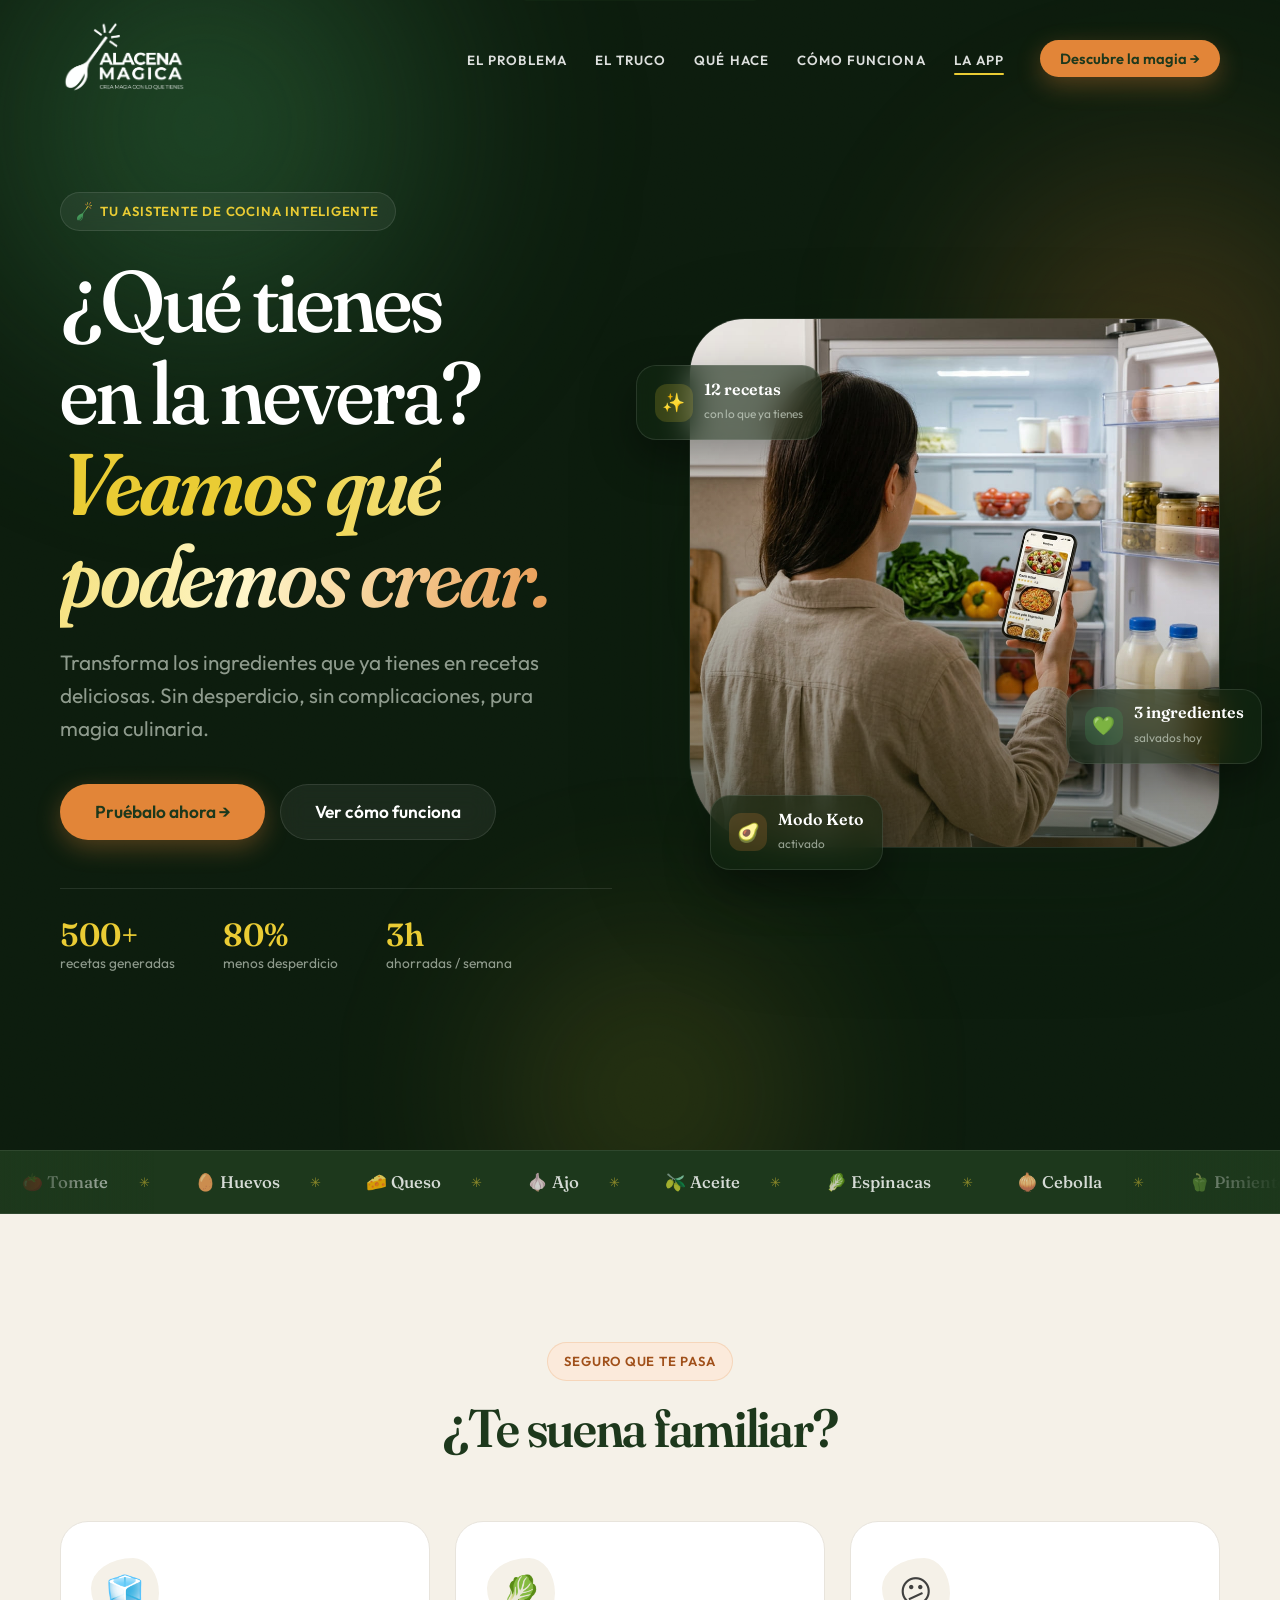
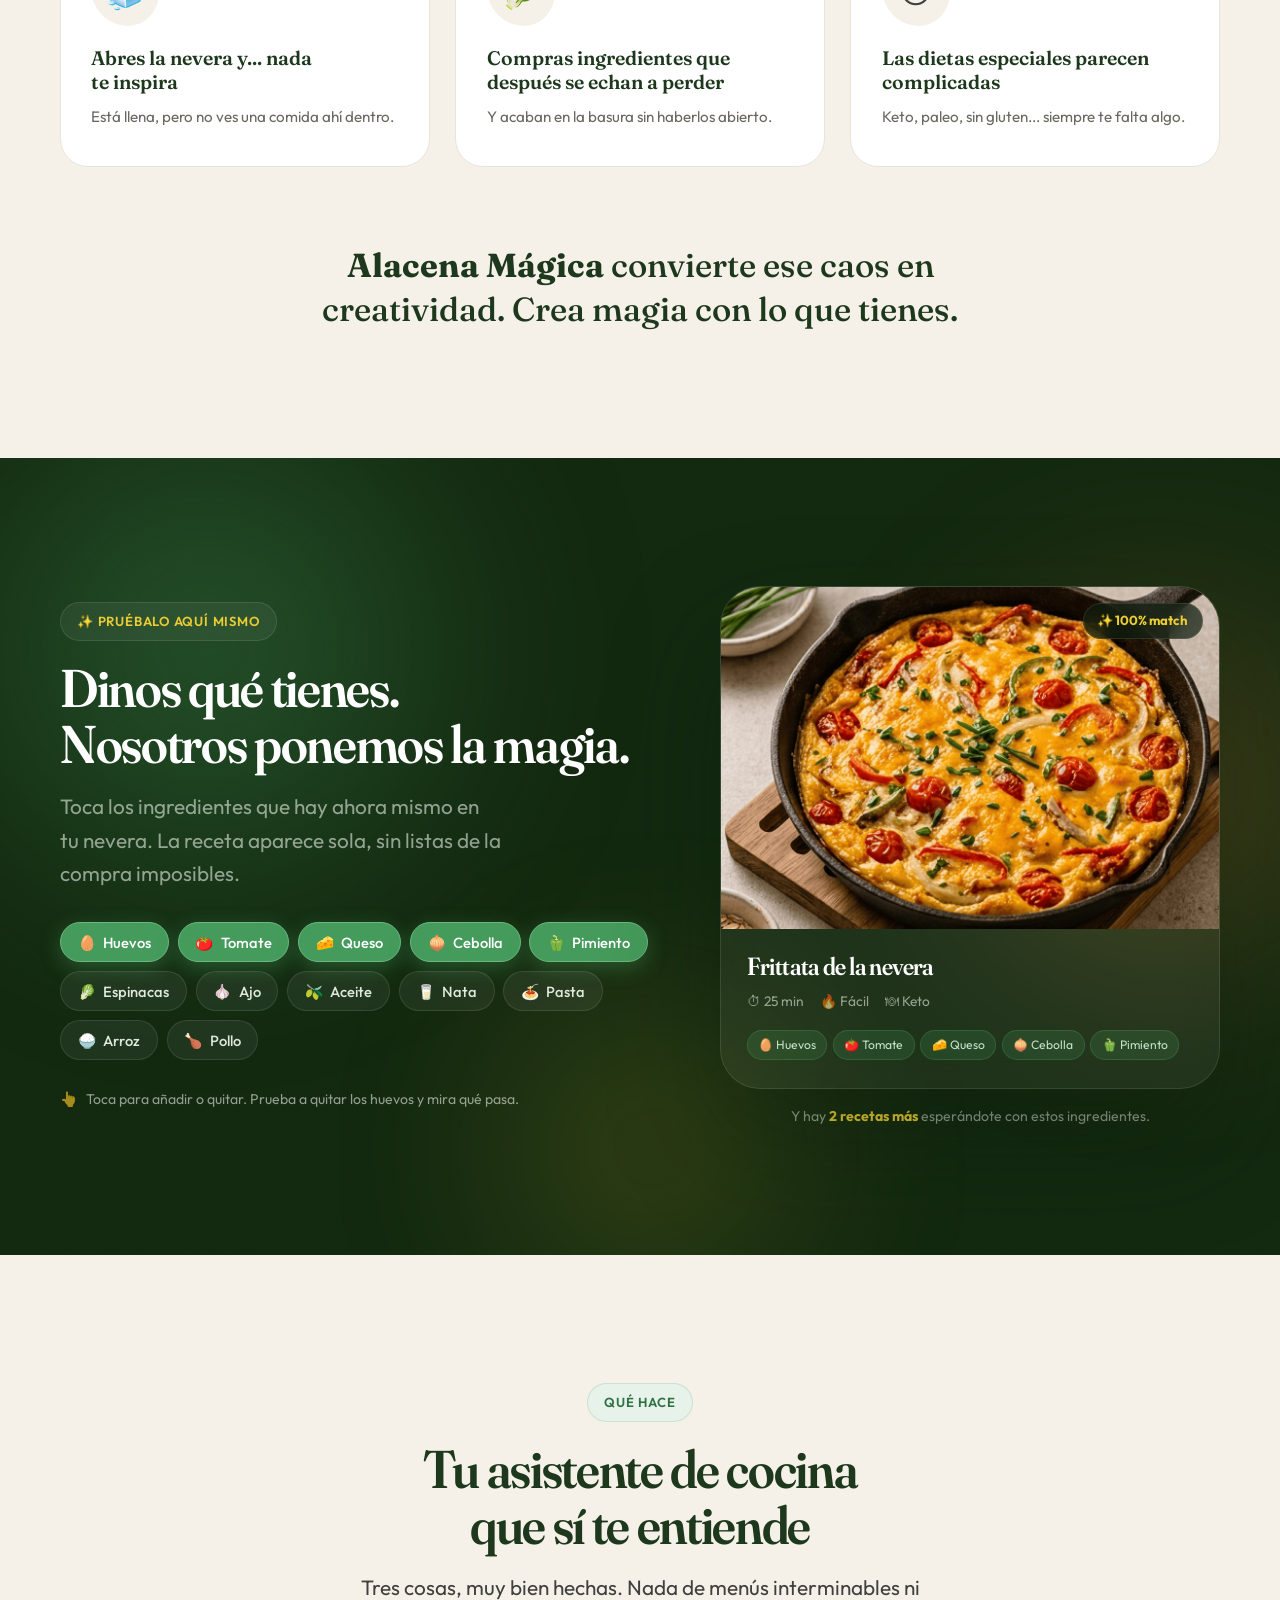
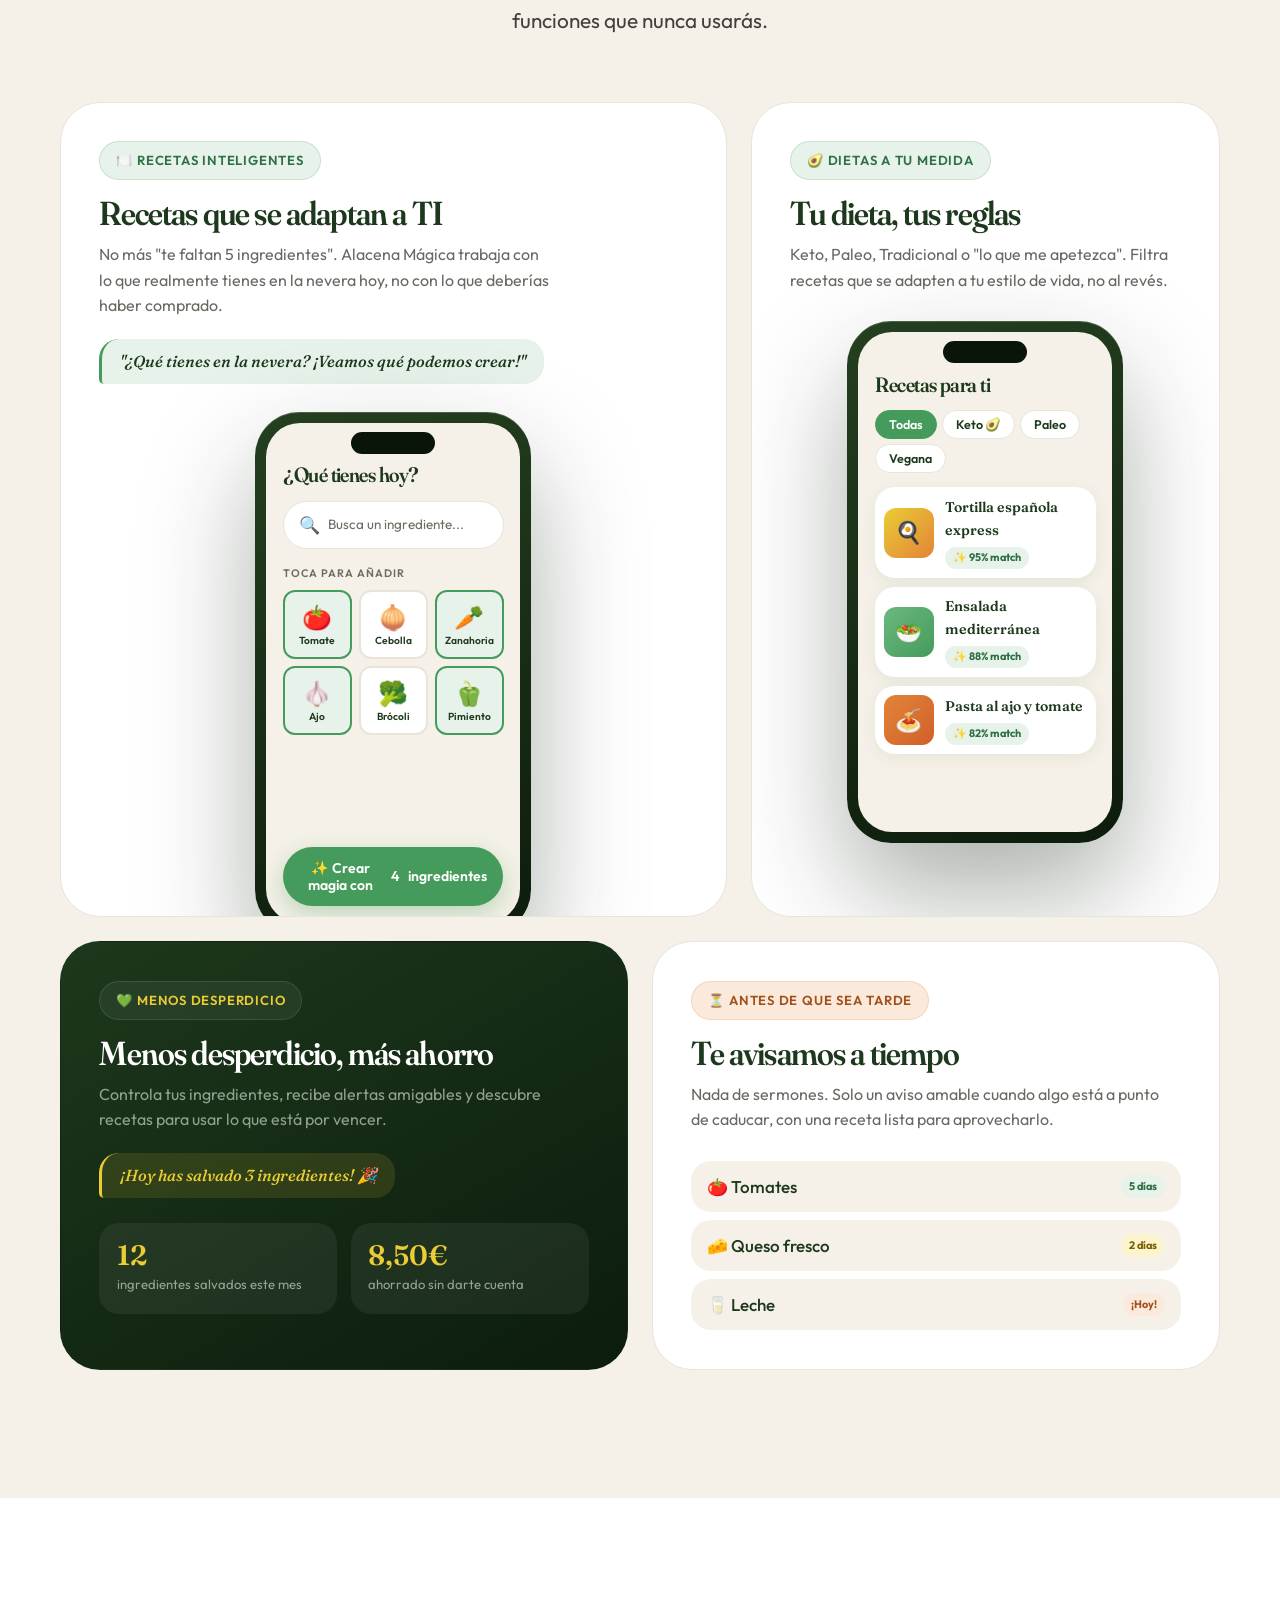
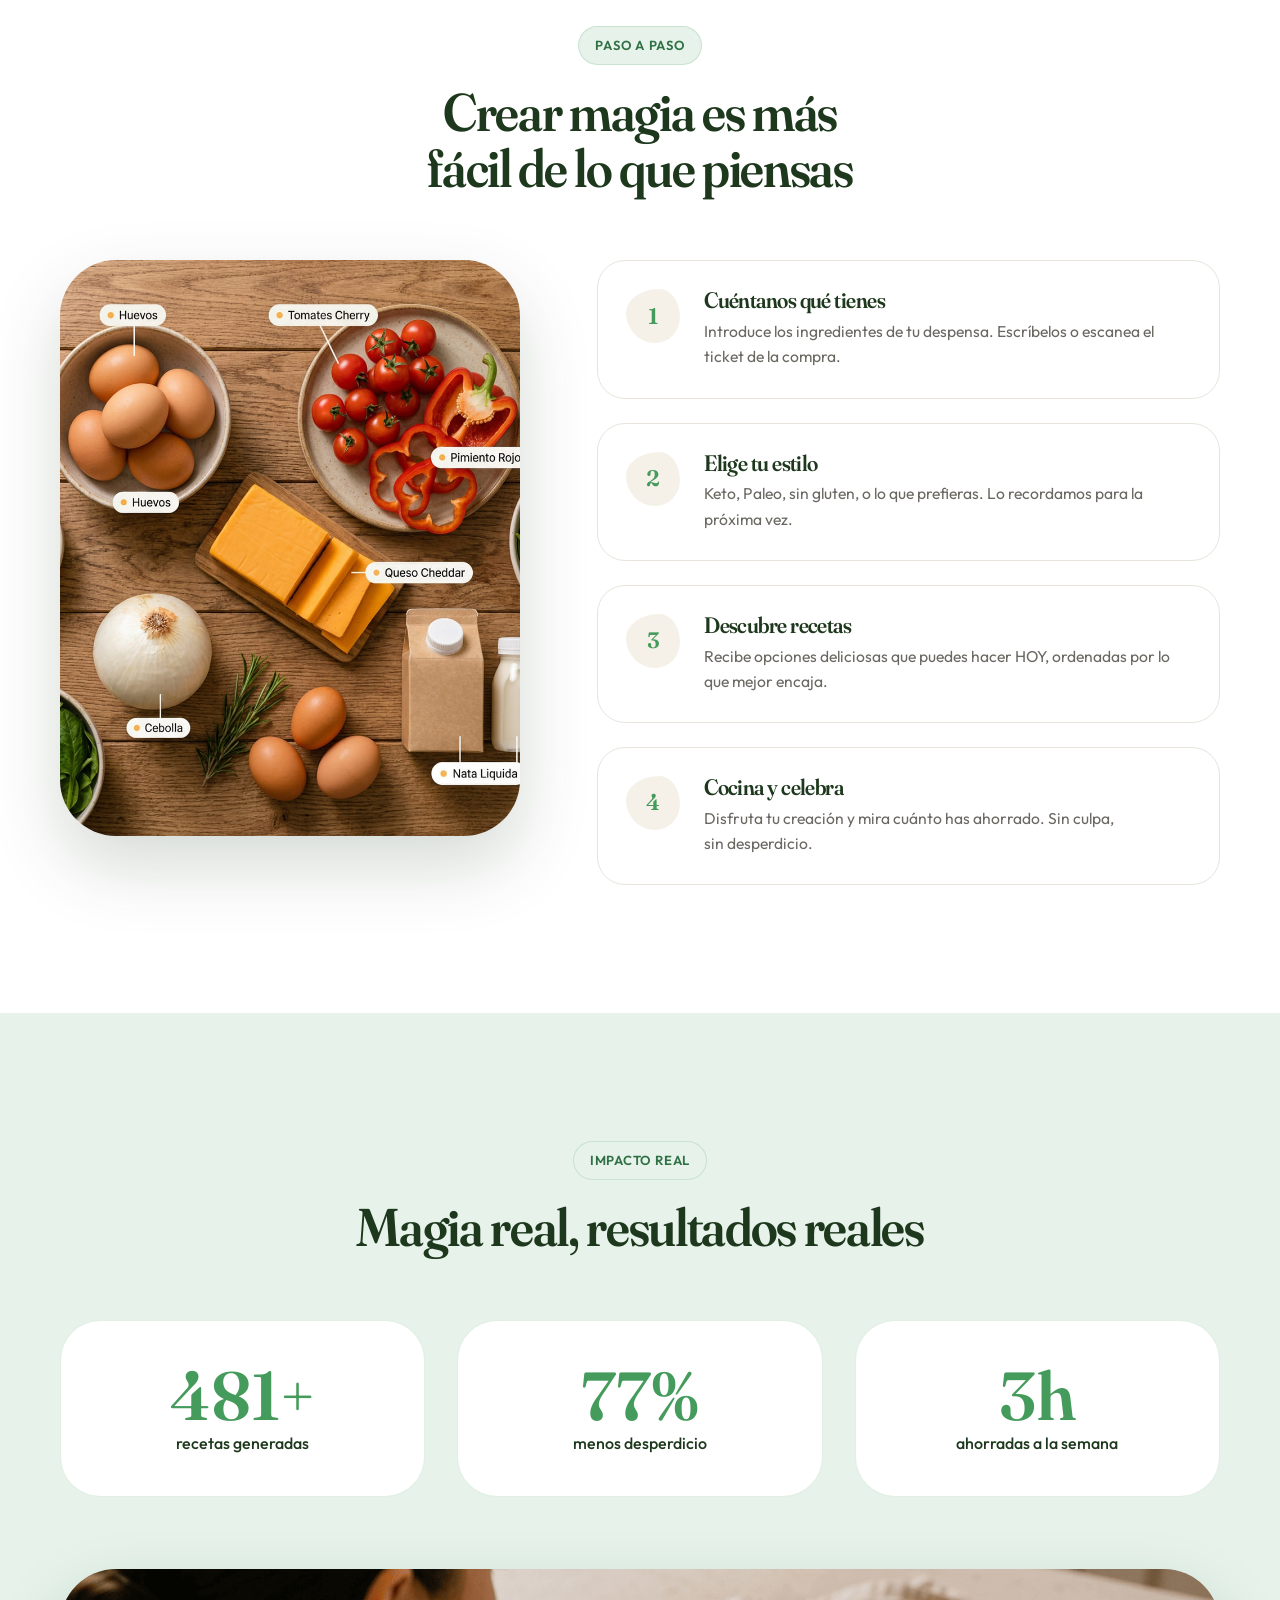
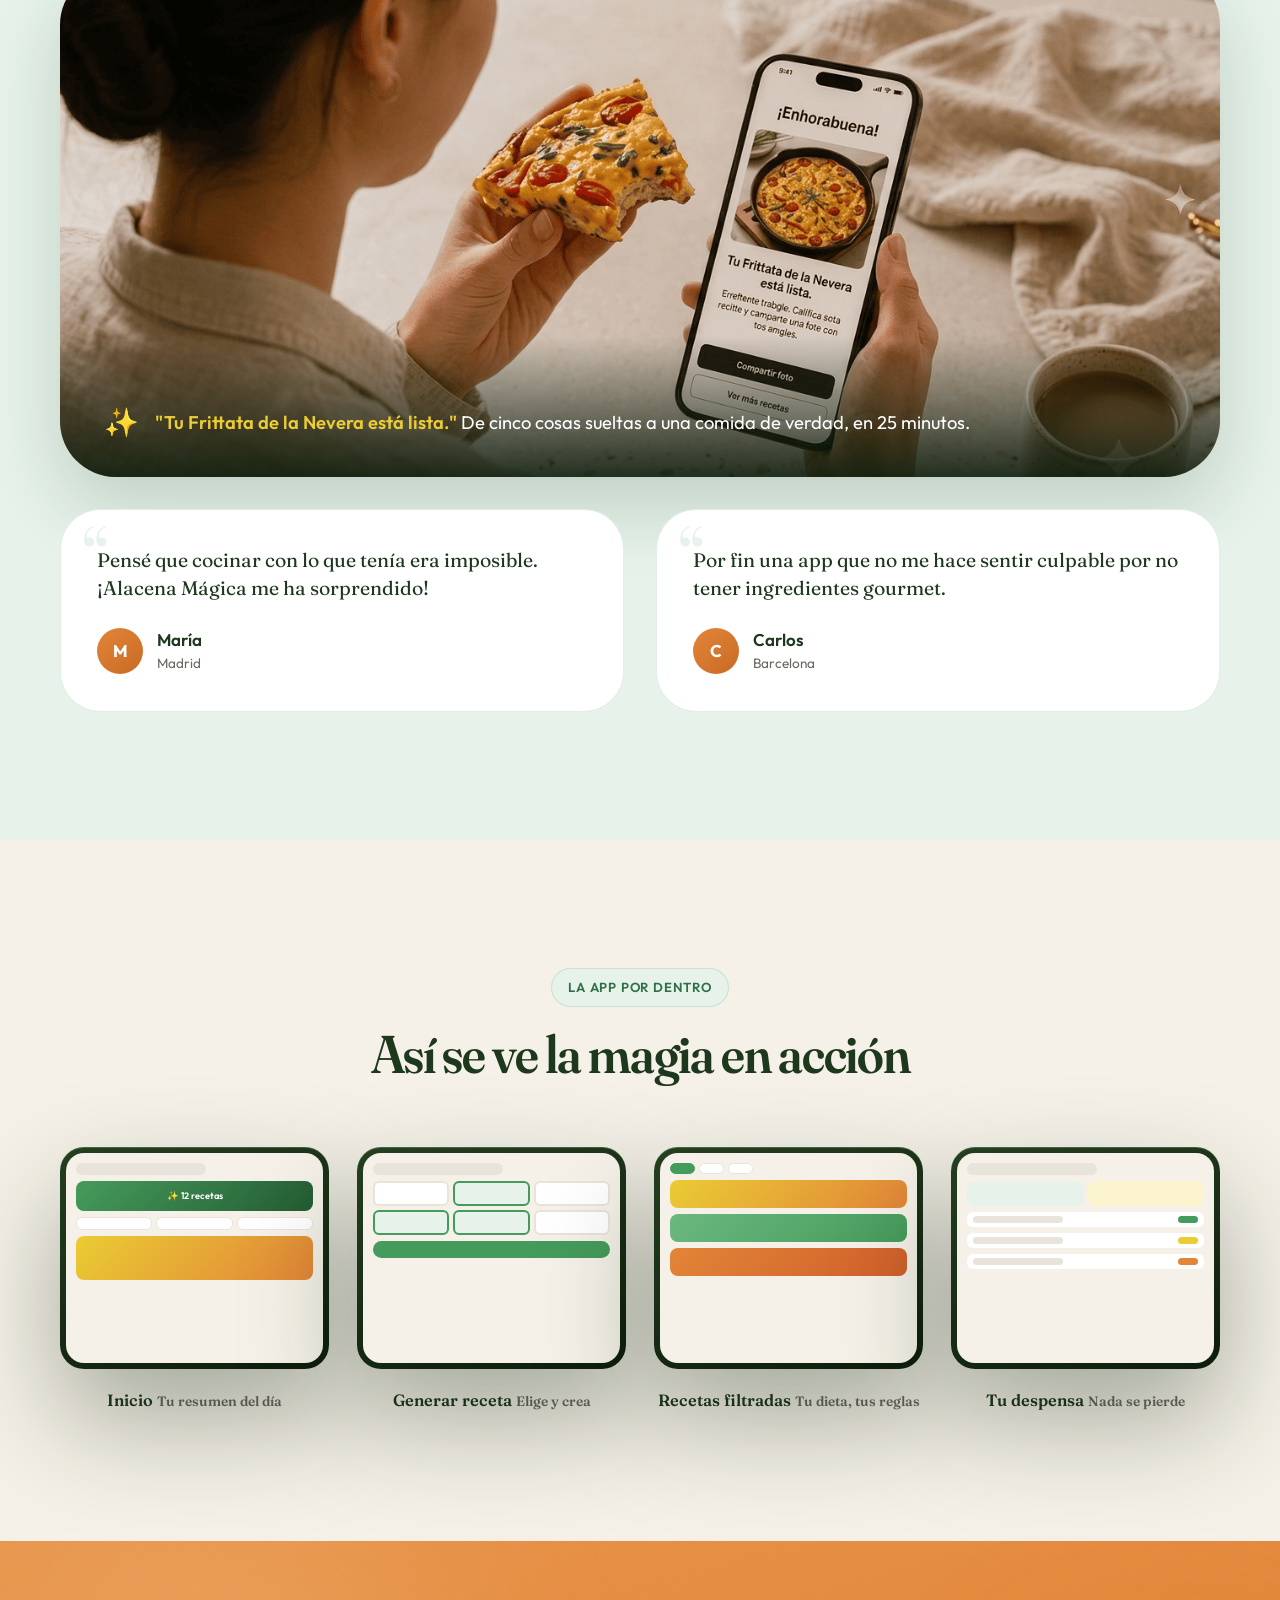
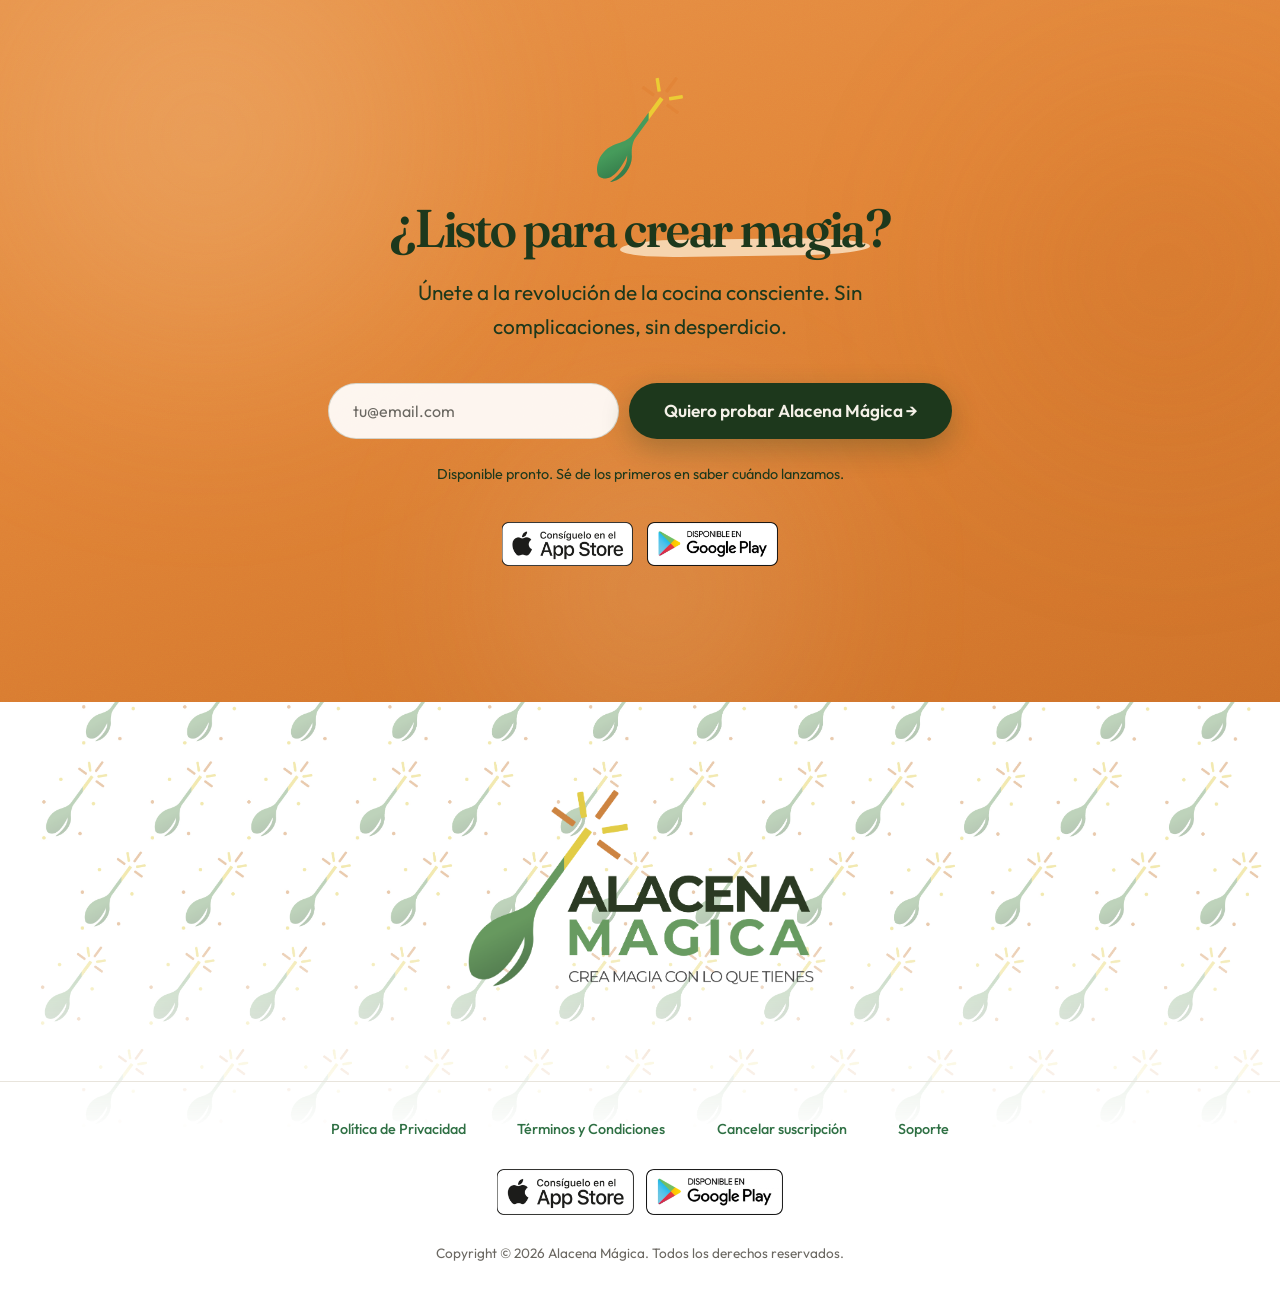
==== commit e2cd3a5a: "update branch" ====
--- a/index.html
+++ b/index.html
@@ -32,6 +32,11 @@
 </head>
 
 <body>
+  <!-- Preloader: isotipo animado que se desvanece al cargar -->
+  <div class="m-preloader" aria-hidden="true">
+    <img src="assets/logos/Isotipo.svg" alt="" width="80" height="80" />
+  </div>
+
   <!-- Enlace de salto para navegación por teclado -->
   <a class="skip-link" href="#main">Saltar al contenido principal</a>
 
--- a/css/styles.css
+++ b/css/styles.css
@@ -68,6 +68,11 @@
   --container-max: 1240px;
   --gutter: clamp(1.25rem, 4vw, 2.5rem);
 
+  /* Alto de la barra: lo usan el menú desplegable y el scroll-padding,
+     así que vive aquí para que los tres no se desincronicen. */
+  --nav-h: 118px;
+  --nav-h-scrolled: 100px;
+
   /* Radios (formas orgánicas) */
   --r-sm: 12px;
   --r-md: 20px;
@@ -105,7 +110,7 @@
 
 html {
   scroll-behavior: smooth;
-  scroll-padding-top: 124px;
+  scroll-padding-top: calc(var(--nav-h-scrolled) + 24px);
   -webkit-text-size-adjust: 100%;
 }
 
@@ -201,13 +206,16 @@
   overflow: hidden; clip: rect(0 0 0 0); white-space: nowrap; border: 0;
 }
 
+/* Se esconde con translate(-100%), no con un desplazamiento en píxeles:
+   en móvil el texto se parte en dos líneas y con un valor fijo asomaba
+   una franja verde por encima de toda la página. */
 .skip-link {
-  position: fixed; left: 50%; top: -100px; transform: translateX(-50%);
+  position: fixed; left: 50%; top: 0; transform: translate(-50%, -100%);
   background: var(--verde-oscuro); color: #fff; padding: 0.8rem 1.6rem;
   border-radius: 0 0 var(--r-md) var(--r-md); z-index: 3000;
-  font-weight: 600; transition: top var(--t-fast);
-}
-.skip-link:focus { top: 0; color: #fff; }
+  font-weight: 600; transition: transform var(--t-fast);
+}
+.skip-link:focus { transform: translate(-50%, 0); color: #fff; }
 
 /* ── Etiqueta / eyebrow ──────────── */
 .pill {
@@ -367,7 +375,7 @@
               backdrop-filter var(--t-med), border-color var(--t-med);
   border-bottom: 1px solid transparent;
 }
-.navbar__inner { display: flex; align-items: center; justify-content: space-between; height: 118px; }
+.navbar__inner { display: flex; align-items: center; justify-content: space-between; height: var(--nav-h); }
 .navbar__brand { display: block; }
 .navbar__logo { height: 82px; width: auto; transition: height var(--t-med), opacity var(--t-med); }
 .navbar__logo--color { display: none; }
@@ -379,7 +387,7 @@
   border-color: var(--gris-claro);
   box-shadow: 0 6px 30px rgba(29, 56, 28, 0.07);
 }
-.navbar.is-scrolled .navbar__inner { height: 100px; }
+.navbar.is-scrolled .navbar__inner { height: var(--nav-h-scrolled); }
 .navbar.is-scrolled .navbar__logo { height: 70px; }
 .navbar.is-scrolled .navbar__logo--white { display: none; }
 .navbar.is-scrolled .navbar__logo--color { display: block; }
@@ -405,7 +413,10 @@
 }
 .navbar__links a:hover::after, .navbar__links a.is-active::after { width: 100%; }
 
-.navbar__toggle { display: none; flex-direction: column; gap: 5px; padding: 10px; }
+.navbar__toggle {
+  display: none; flex-direction: column; align-items: center; justify-content: center;
+  gap: 5px; padding: 10px; min-width: 44px; min-height: 44px;
+}
 .navbar__toggle span {
   display: block; width: 26px; height: 2.5px; border-radius: 3px;
   background: #fff; transition: transform var(--t-fast), opacity var(--t-fast), background var(--t-fast);
@@ -1216,15 +1227,23 @@
    Si cambias este valor, cambia también el matchMedia de main.js. */
 @media (max-width: 1080px) {
   .navbar__toggle { display: flex; }
+  /* Anclado a la propia barra (top:100%), no a un píxel fijo: así sigue
+     encajando cuando la barra encoge al hacer scroll. Se oculta con
+     visibility, no solo con transform, porque un menú corto asomaba
+     por arriba de la pantalla. */
   .navbar__nav {
-    position: fixed; inset: 118px 0 auto 0;
+    position: absolute; top: 100%; left: 0; right: 0;
     flex-direction: column; align-items: stretch; gap: 0;
     background: var(--crema); padding: 1rem var(--gutter) 2rem;
     box-shadow: var(--shadow-md); border-top: 1px solid var(--gris-claro);
-    transform: translateY(-125%); transition: transform var(--t-med);
-    max-height: calc(100dvh - 118px); overflow-y: auto;
+    max-height: calc(100dvh - var(--nav-h-scrolled)); overflow-y: auto;
+    opacity: 0; visibility: hidden; transform: translateY(-10px);
+    transition: opacity var(--t-med), transform var(--t-med), visibility 0s linear 0.45s;
   }
-  .navbar__nav.is-open { transform: translateY(0); }
+  .navbar__nav.is-open {
+    opacity: 1; visibility: visible; transform: none;
+    transition: opacity var(--t-med), transform var(--t-med), visibility 0s;
+  }
   .navbar__links { flex-direction: column; gap: 0; }
   .navbar__links a {
     display: block; padding: 0.95rem 0;
@@ -1236,7 +1255,9 @@
 
 /* ≤ 968px — tablet */
 @media (max-width: 968px) {
-  html { scroll-padding-top: 112px; }
+  :root { --nav-h: 92px; --nav-h-scrolled: 82px; }
+  .navbar__logo { height: 62px; }
+  .navbar.is-scrolled .navbar__logo { height: 54px; }
 
   .hero { padding-top: clamp(7rem, 18vw, 9rem); }
   .hero__grid { grid-template-columns: 1fr; }
@@ -1257,6 +1278,10 @@
 
 /* ≤ 768px — móvil grande */
 @media (max-width: 768px) {
+  :root { --nav-h: 80px; --nav-h-scrolled: 72px; }
+  .navbar__logo { height: 54px; }
+  .navbar.is-scrolled .navbar__logo { height: 48px; }
+
   .problem__grid { grid-template-columns: 1fr; }
   .testimonials { grid-template-columns: 1fr; }
   .stats { grid-template-columns: 1fr; }
@@ -1270,11 +1295,20 @@
 
 /* ≤ 480px — móvil pequeño */
 @media (max-width: 480px) {
-  :root { --gutter: 1.15rem; }
-  .gallery__grid { grid-template-columns: 1fr; gap: 2.5rem; }
+  :root { --gutter: 1.15rem; --nav-h: 72px; --nav-h-scrolled: 66px; }
+  .navbar__logo { height: 48px; }
+  .navbar.is-scrolled .navbar__logo { height: 44px; }
+
+  /* En una sola columna los mockups se estiraban a lo ancho y perdían
+     la proporción de móvil; en dos siguen leyéndose como pantallas. */
+  .gallery__grid { grid-template-columns: repeat(2, 1fr); gap: 1.75rem 1rem; }
   .hero__actions { flex-direction: column; align-items: stretch; }
   .hero__actions .btn { width: 100%; }
-  .cta-final__form { flex-direction: column; }
+  /* En columna, el flex-basis del campo pasa a ser altura: sin esto
+     el input crecía hasta 280px de alto. */
+  .cta-final__form { flex-direction: column; align-items: stretch; }
+  .cta-final__input { flex: 0 0 auto; width: 100%; }
+  .cta-final__form .btn { width: 100%; }
   .footer__legal-links { flex-direction: column; align-items: center; gap: 0.9rem; }
   .footer__stores img { height: 42px; }
   .step { grid-template-columns: 1fr; gap: 1rem; }
@@ -1298,3 +1332,39 @@
   .marquee__track { animation: none; transform: none; }
   .aurora span { animation: none; }
 }
+
+/* ═══════════════════════════════════
+   10. PRELOADER
+   Solo aparece si hay JS y no hay reduced motion.
+   Animación CSS que lo retira automáticamente.
+═══════════════════════════════════ */
+.m-preloader {
+  position: fixed;
+  inset: 0;
+  z-index: 5000;
+  display: grid;
+  place-items: center;
+  background: var(--noche);
+  opacity: 0;
+  visibility: hidden;
+  pointer-events: none;
+}
+.m-preloader img { width: 80px; height: auto; }
+
+@media (prefers-reduced-motion: no-preference) {
+  .js .m-preloader {
+    opacity: 1;
+    visibility: visible;
+    animation: preloader-salida 1.25s var(--ease) forwards;
+  }
+  .js .m-preloader img { animation: preloader-logo 0.45s var(--ease) both; }
+}
+
+@keyframes preloader-salida {
+  0%, 72%  { opacity: 1; visibility: visible; }
+  100%     { opacity: 0; visibility: hidden; }
+}
+@keyframes preloader-logo {
+  from { opacity: 0; transform: translateY(10px) scale(0.94); }
+  to   { opacity: 1; transform: none; }
+}
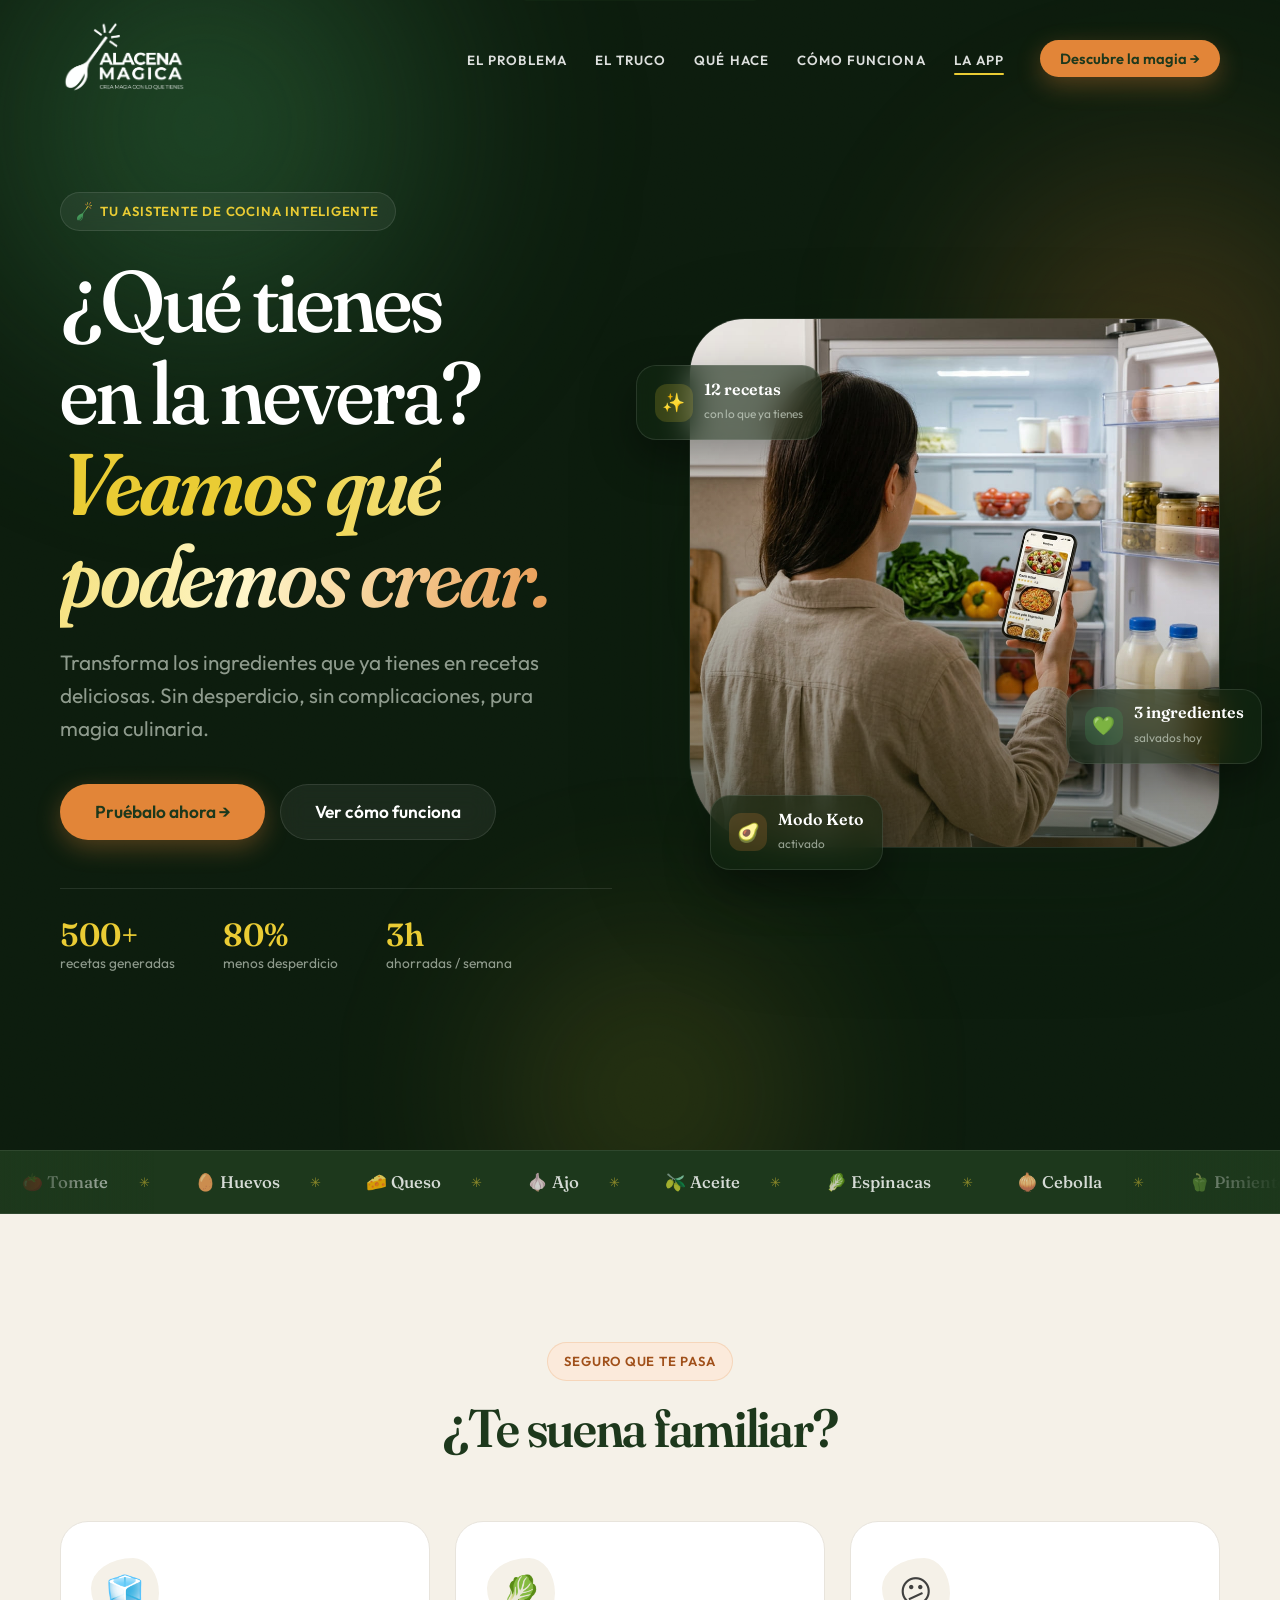
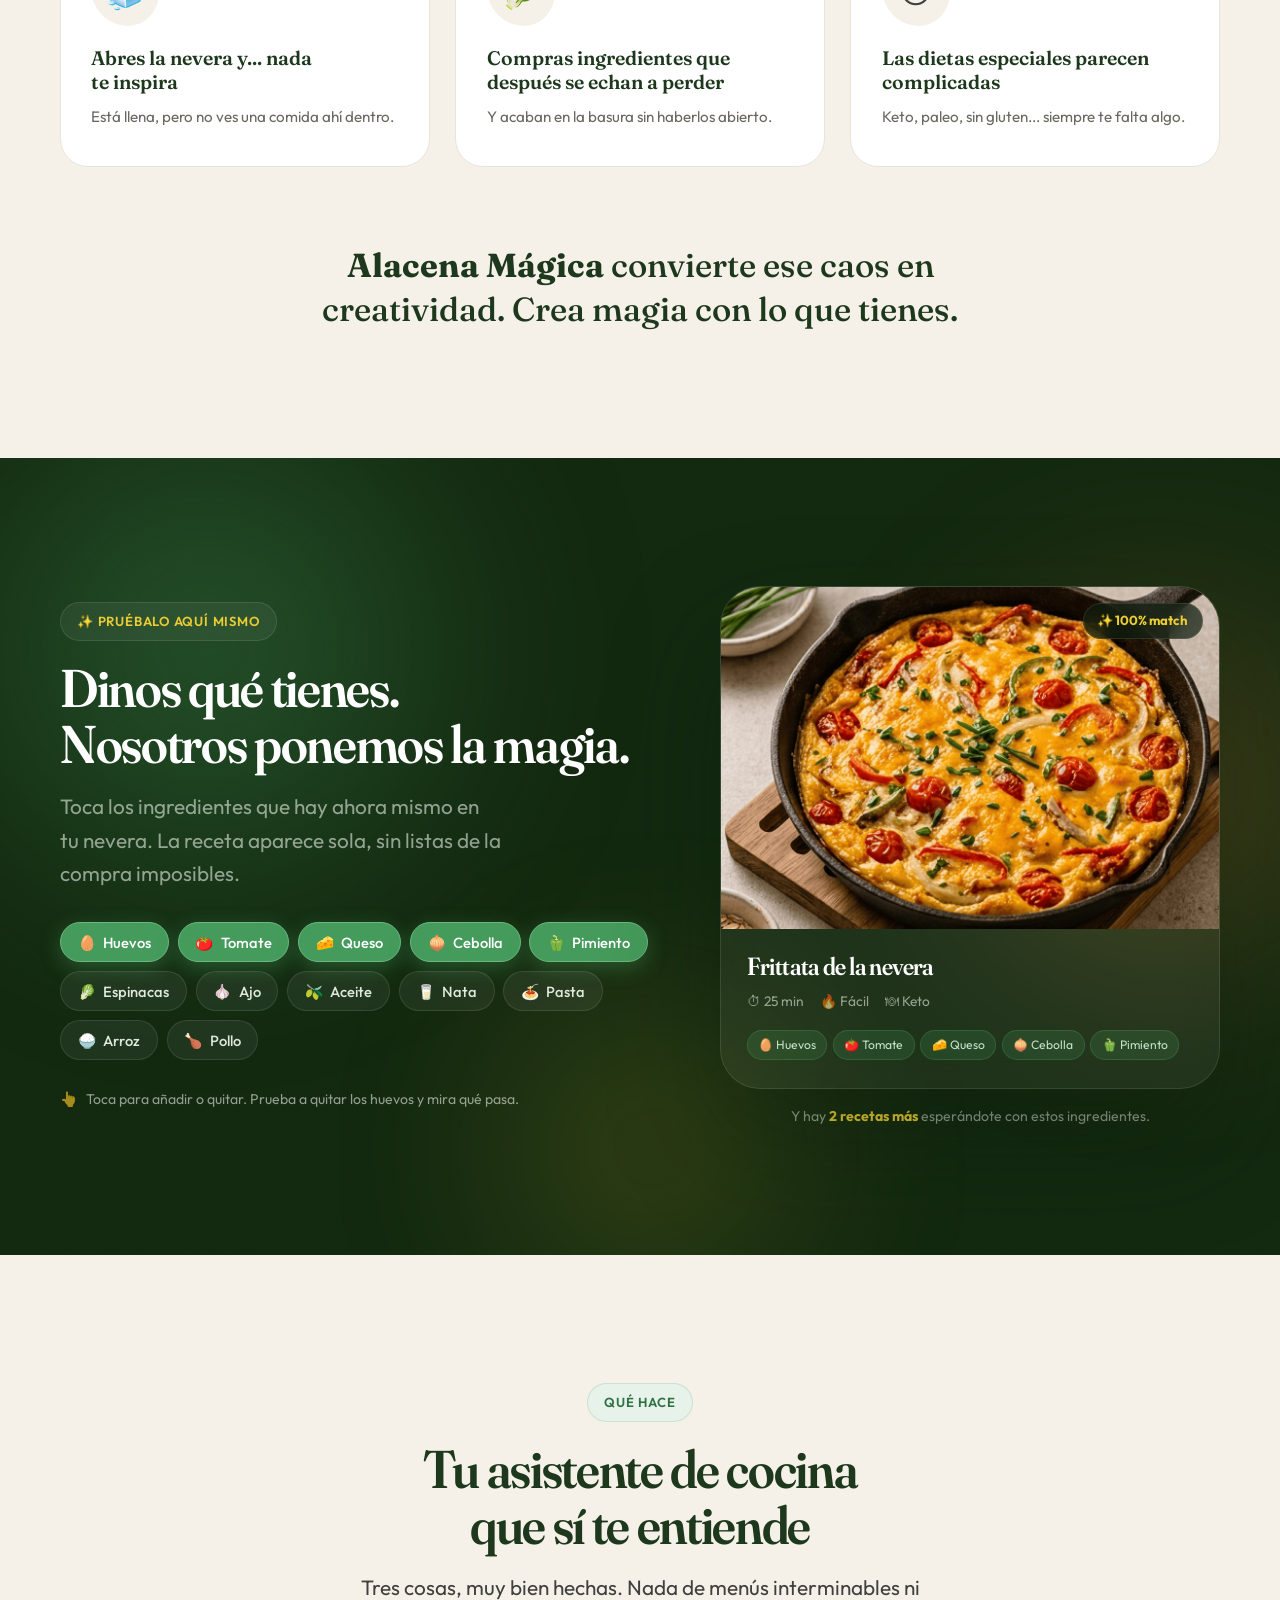
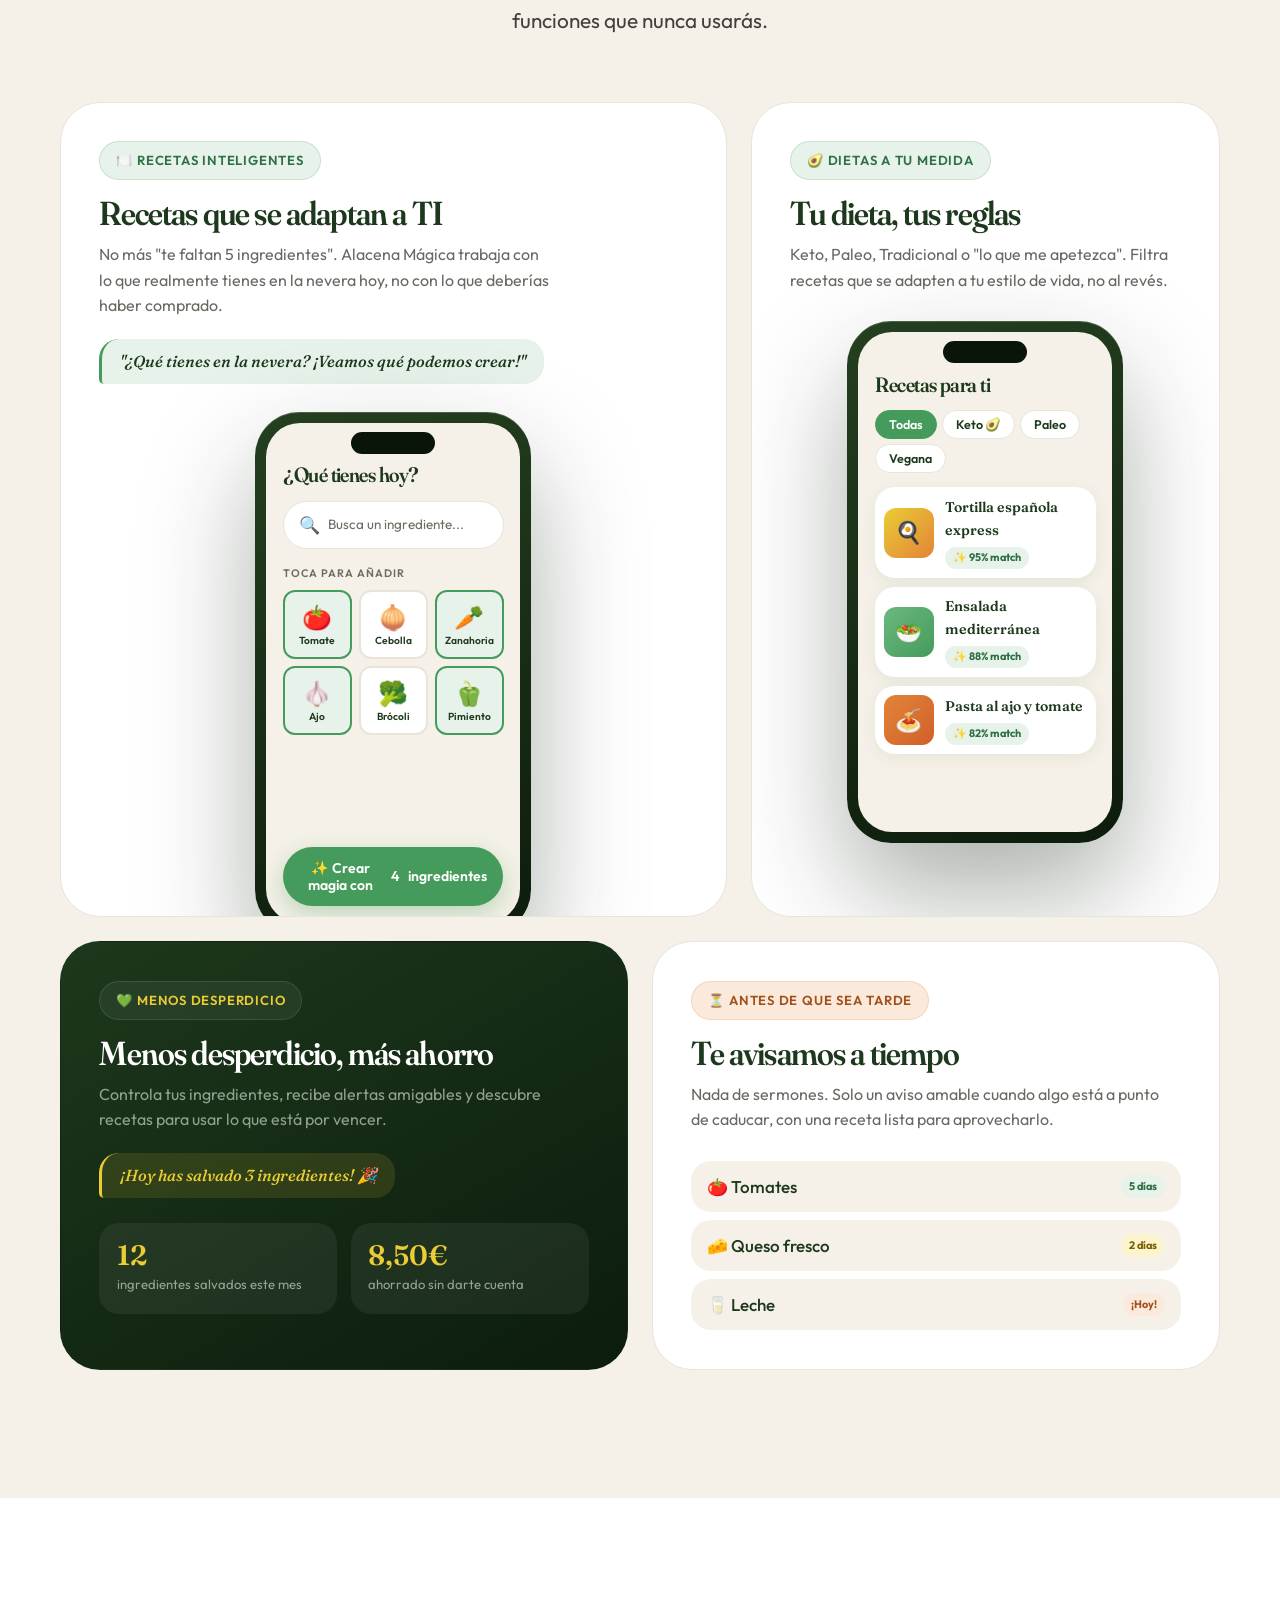
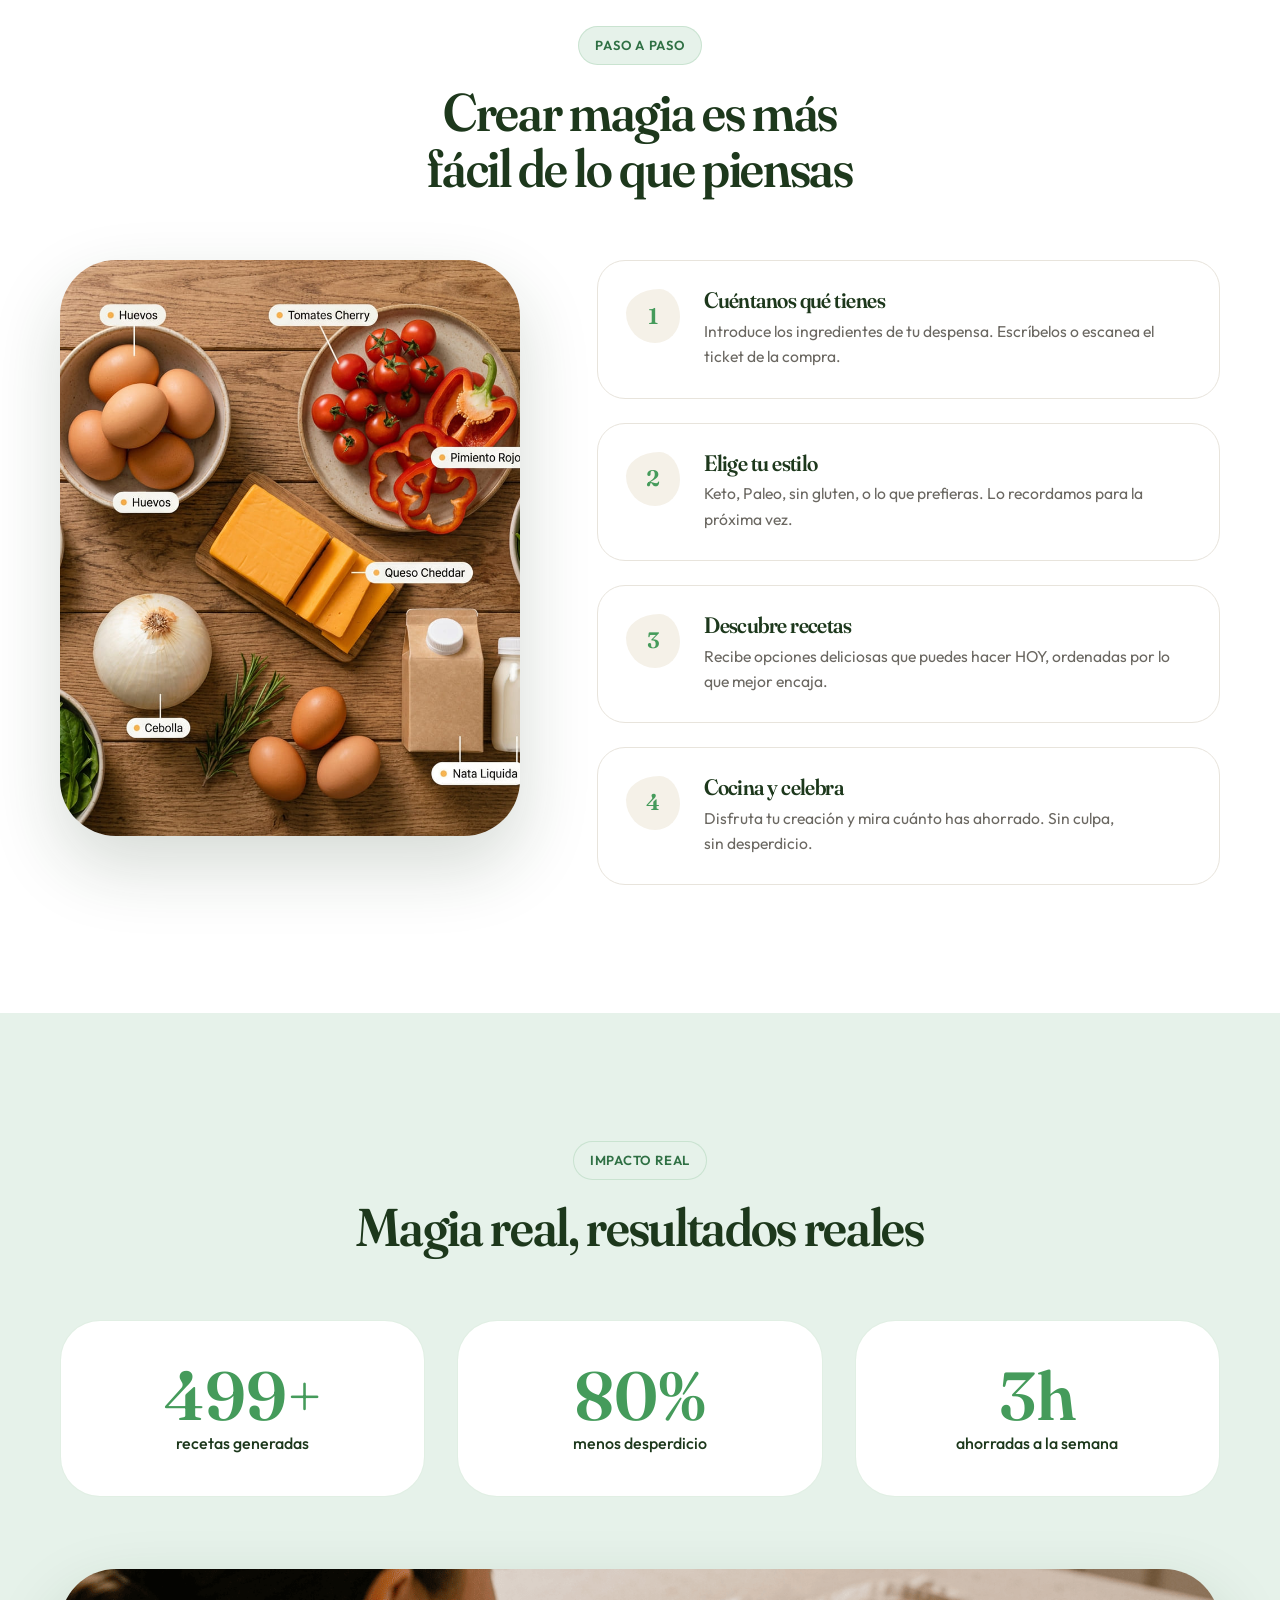
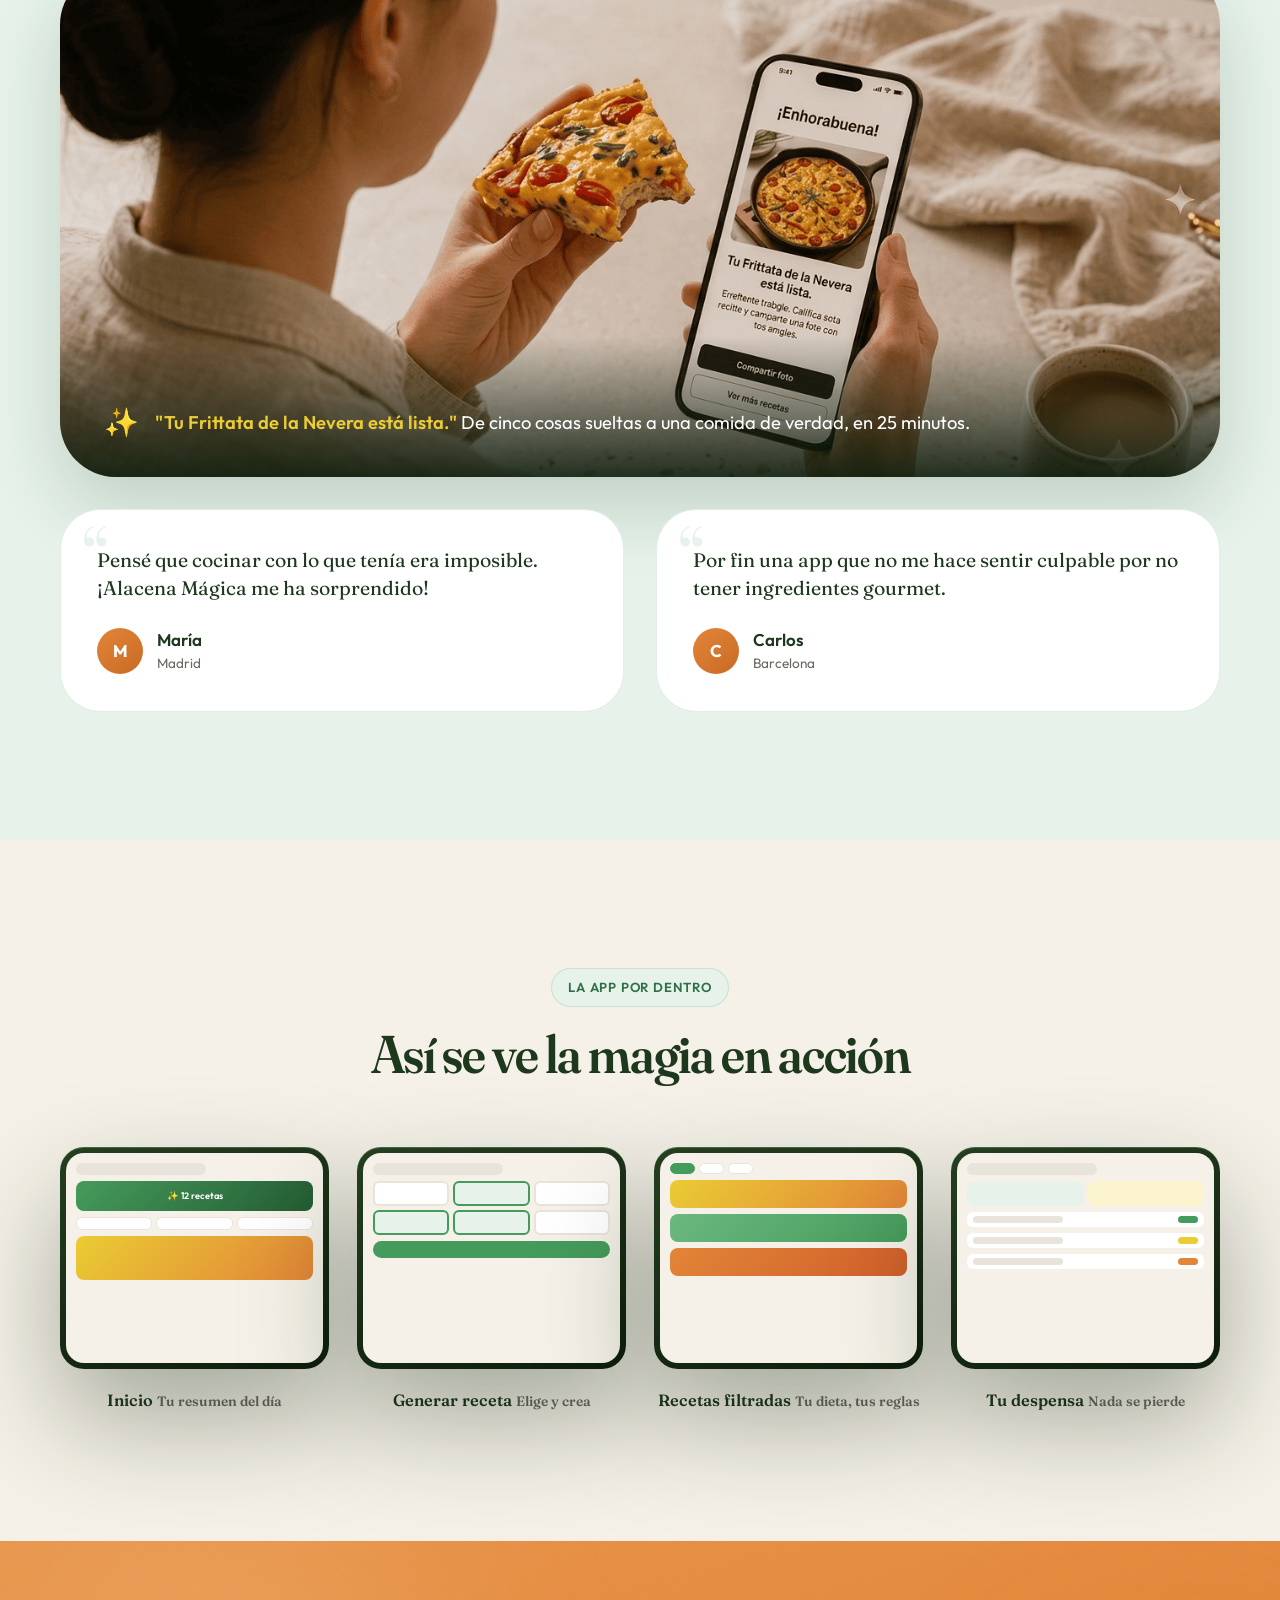
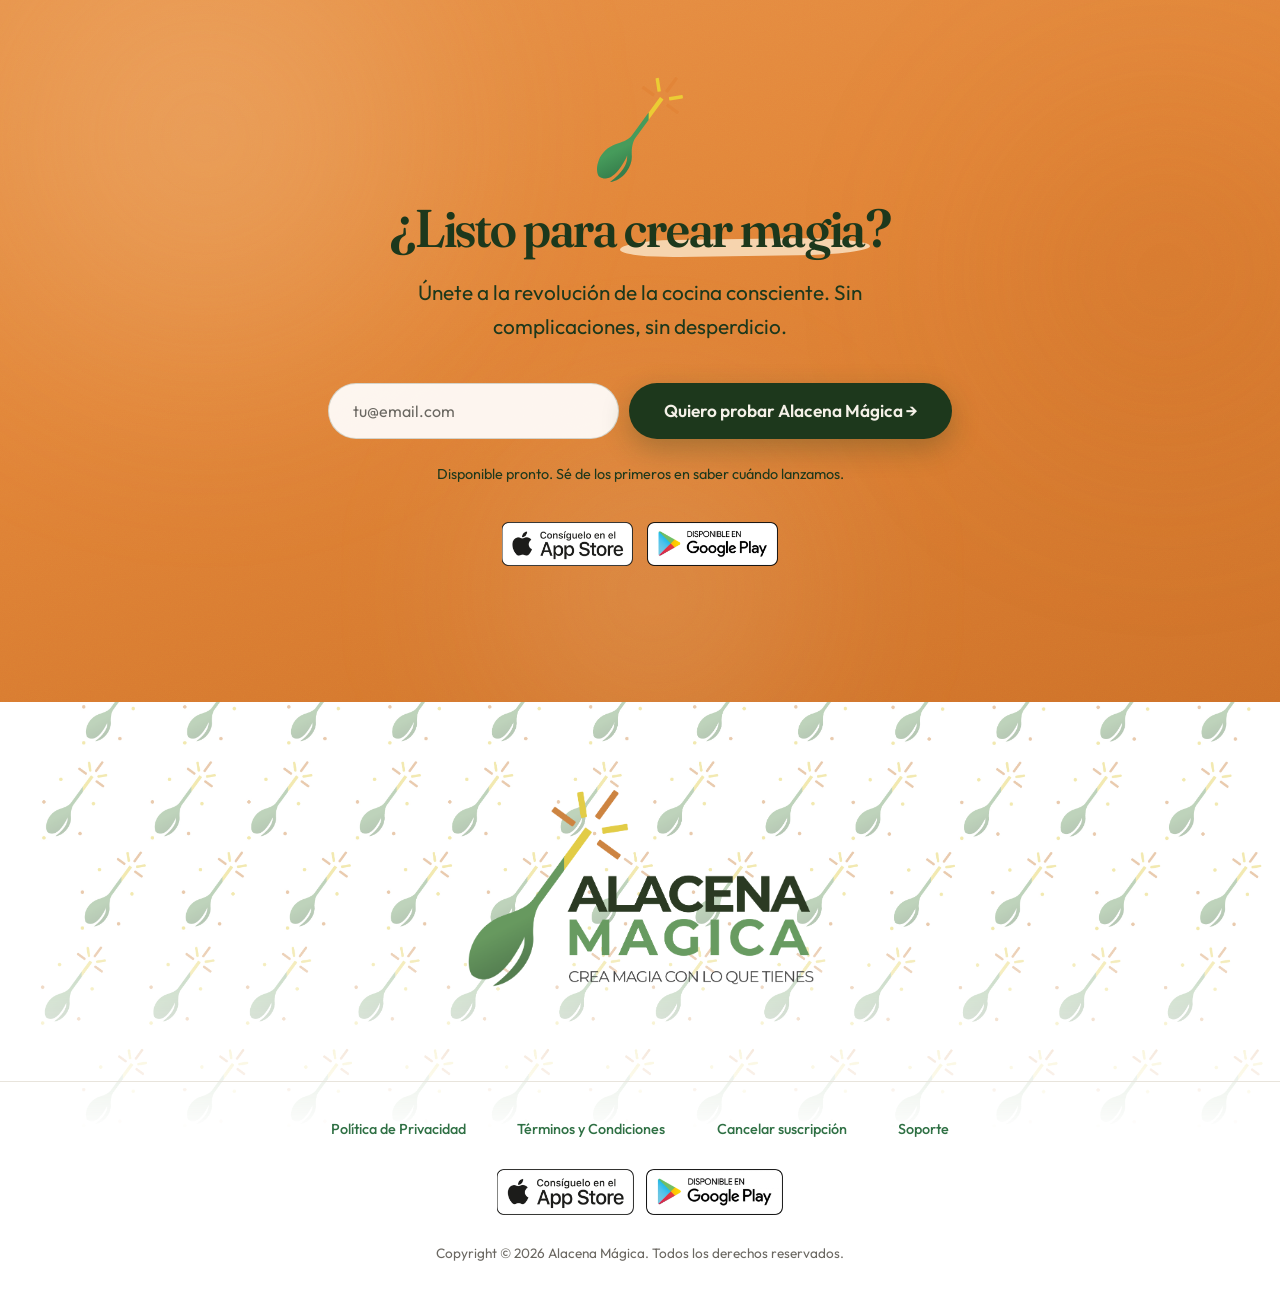
==== commit 3040f23e: "Update preloader animation and remove progress elements - Update index.html preloader from simple an" ====
--- a/index.html
+++ b/index.html
@@ -32,9 +32,28 @@
 </head>
 
 <body>
-  <!-- Preloader: isotipo animado que se desvanece al cargar -->
+  <!-- Preloader · se va solo con una animación CSS de 1,25 s. Sin JS a
+       propósito: si un script fallara, la página quedaría tapada.
+       aria-hidden porque no aporta nada a quien no lo ve. -->
   <div class="m-preloader" aria-hidden="true">
-    <img src="assets/logos/Isotipo.svg" alt="" width="80" height="80" />
+    <div class="m-preloader__escena">
+      <span class="m-preloader__aro m-preloader__aro--1"></span>
+      <span class="m-preloader__aro m-preloader__aro--2"></span>
+      <span class="m-preloader__aro m-preloader__aro--3"></span>
+
+      <span class="m-preloader__resplandor"></span>
+
+      <!-- Chispas en órbita: cada una es un radio que gira, con la
+           chispa colgada del extremo. Así la órbita es del contenedor y
+           el titileo de la chispa, sin pelearse por el mismo transform. -->
+      <span class="m-preloader__orbita m-preloader__orbita--1"><i></i></span>
+      <span class="m-preloader__orbita m-preloader__orbita--2"><i></i></span>
+      <span class="m-preloader__orbita m-preloader__orbita--3"><i></i></span>
+      <span class="m-preloader__orbita m-preloader__orbita--4"><i></i></span>
+      <span class="m-preloader__orbita m-preloader__orbita--5"><i></i></span>
+
+      <img src="assets/logos/Isotipo.svg" alt="" width="64" height="79" />
+    </div>
   </div>
 
   <!-- Enlace de salto para navegación por teclado -->
